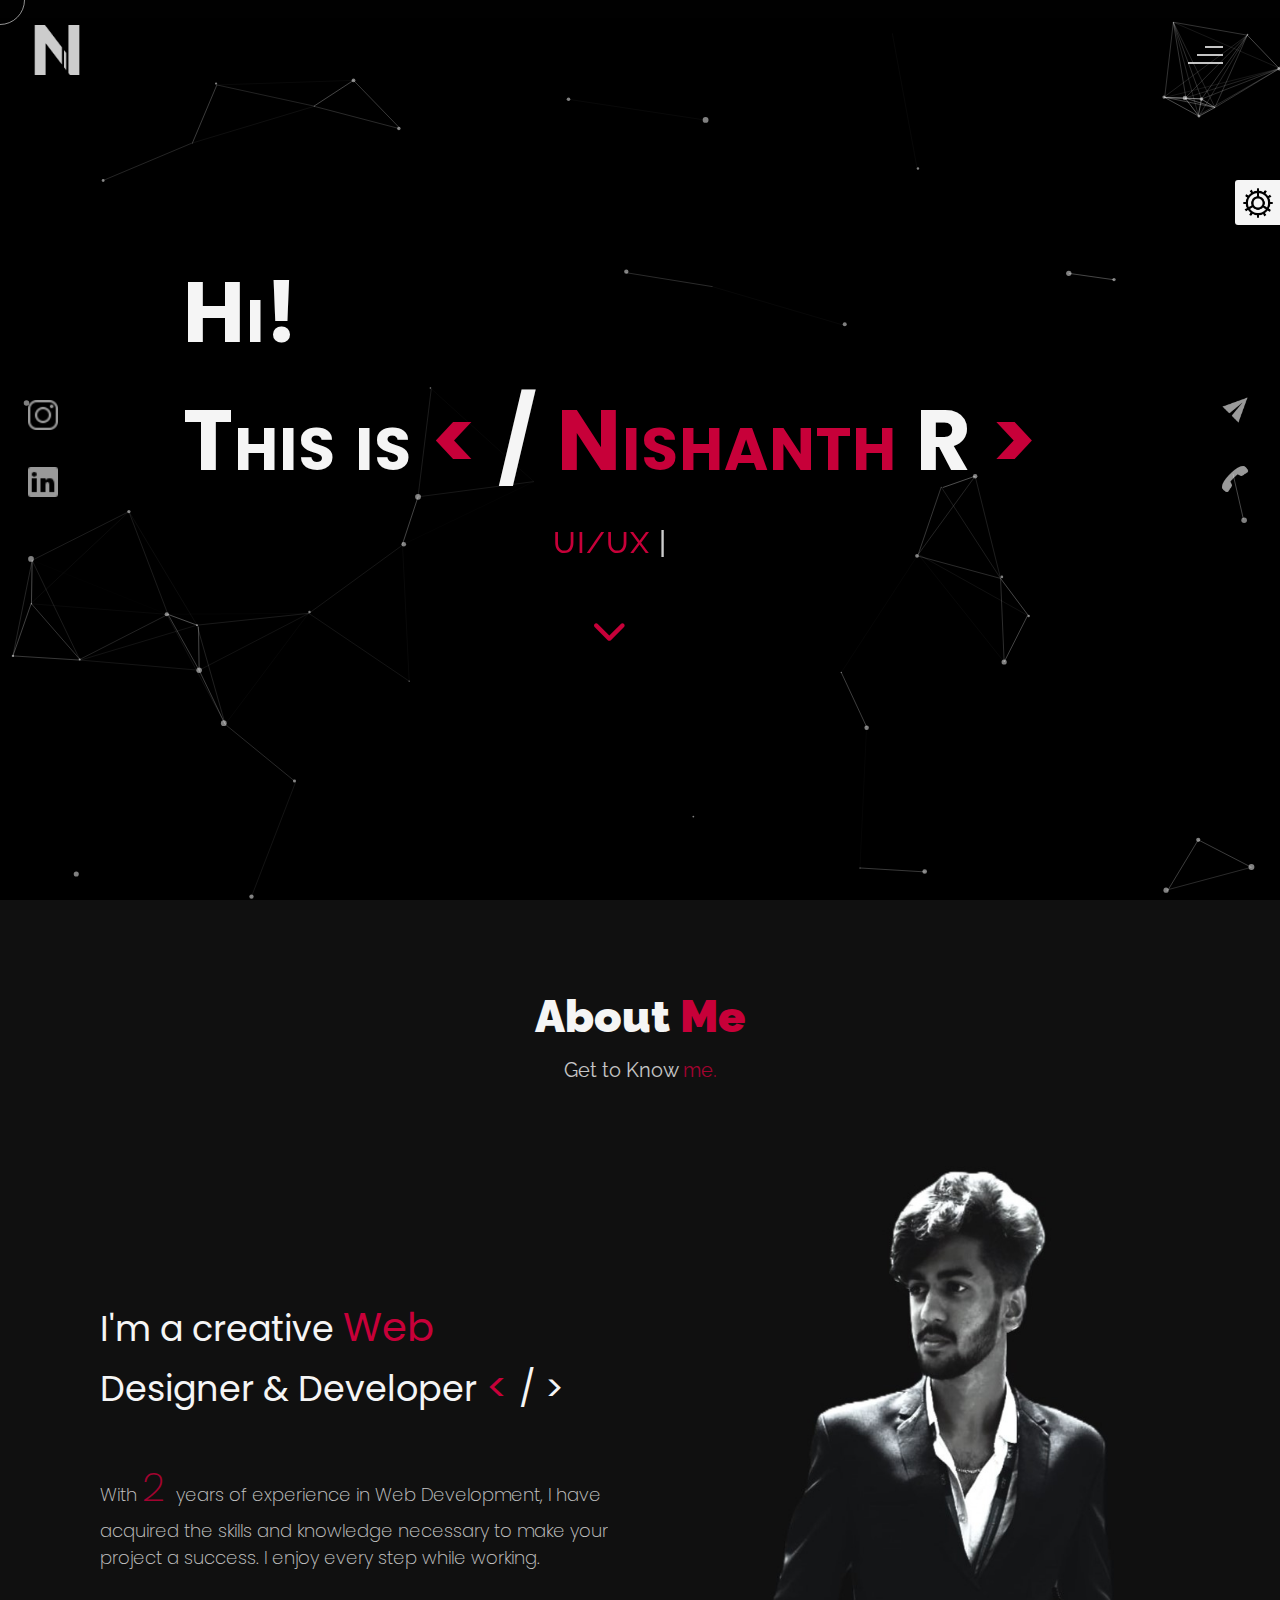
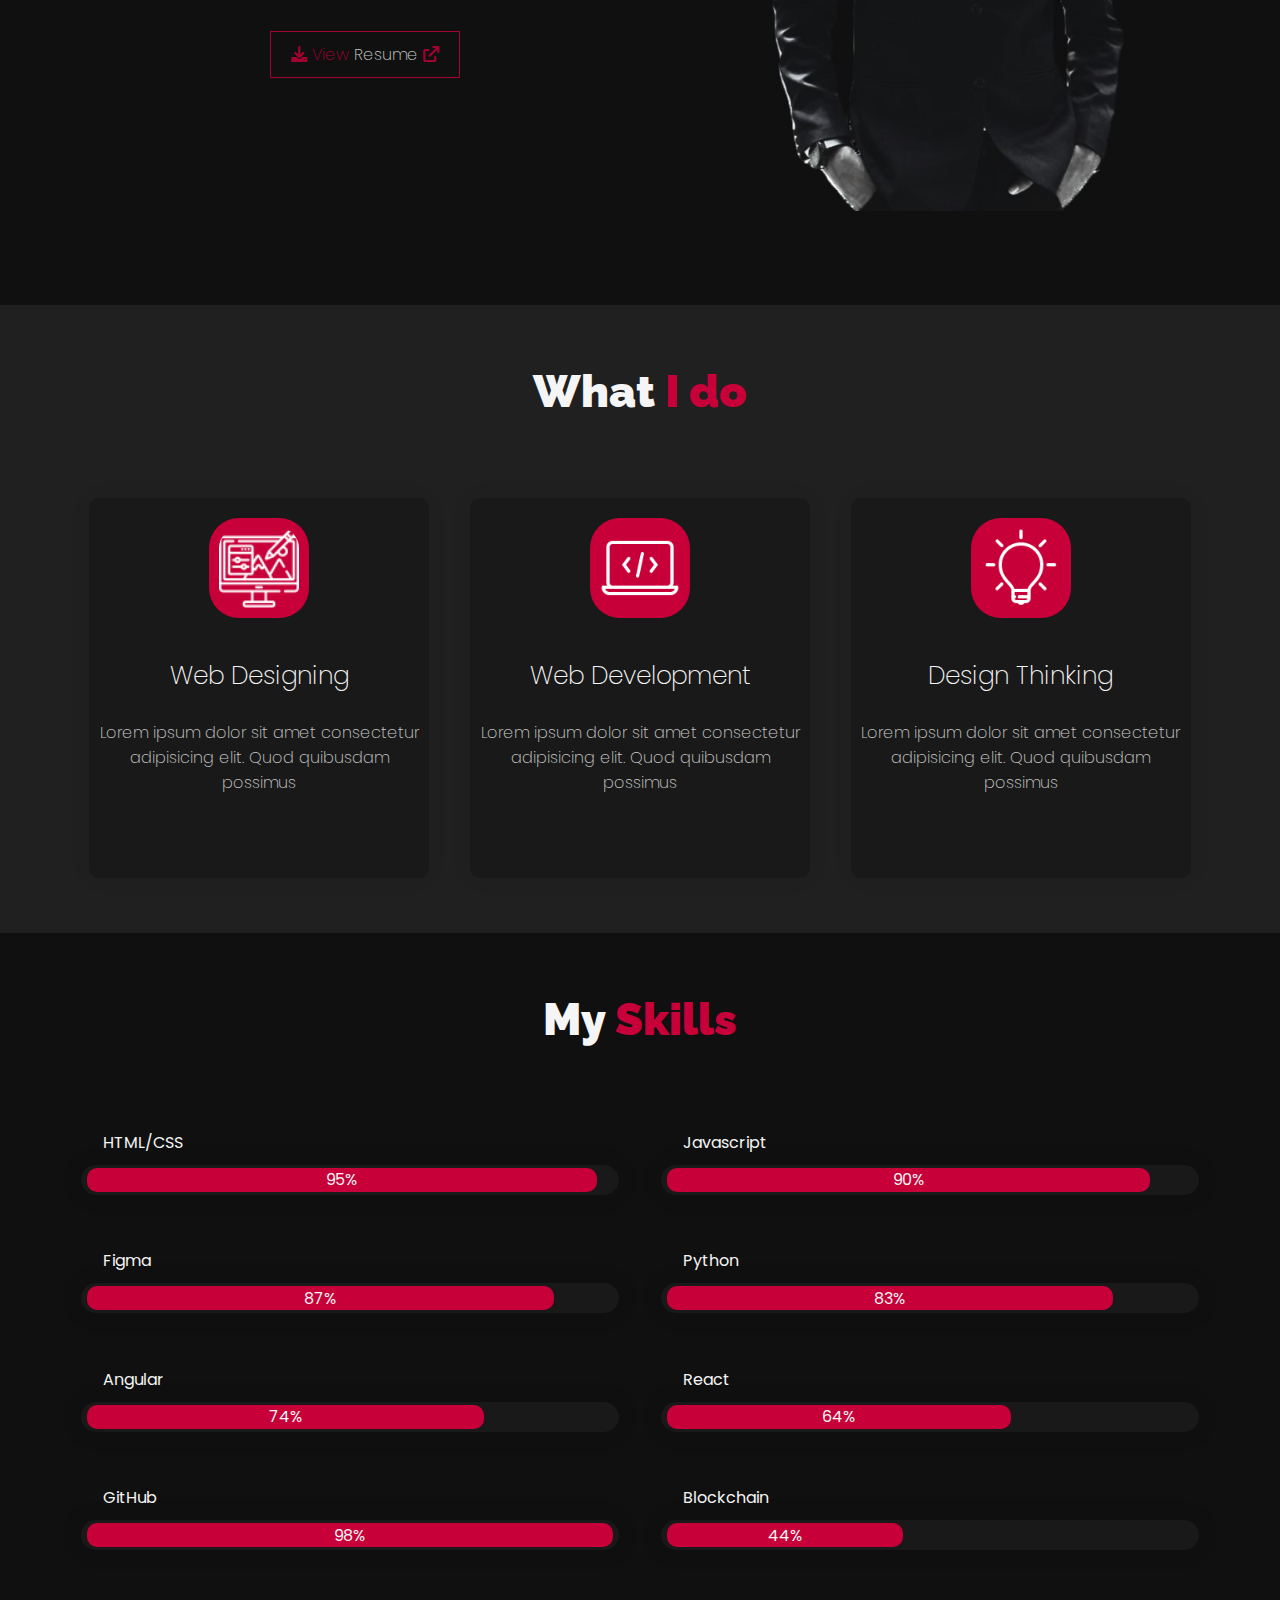
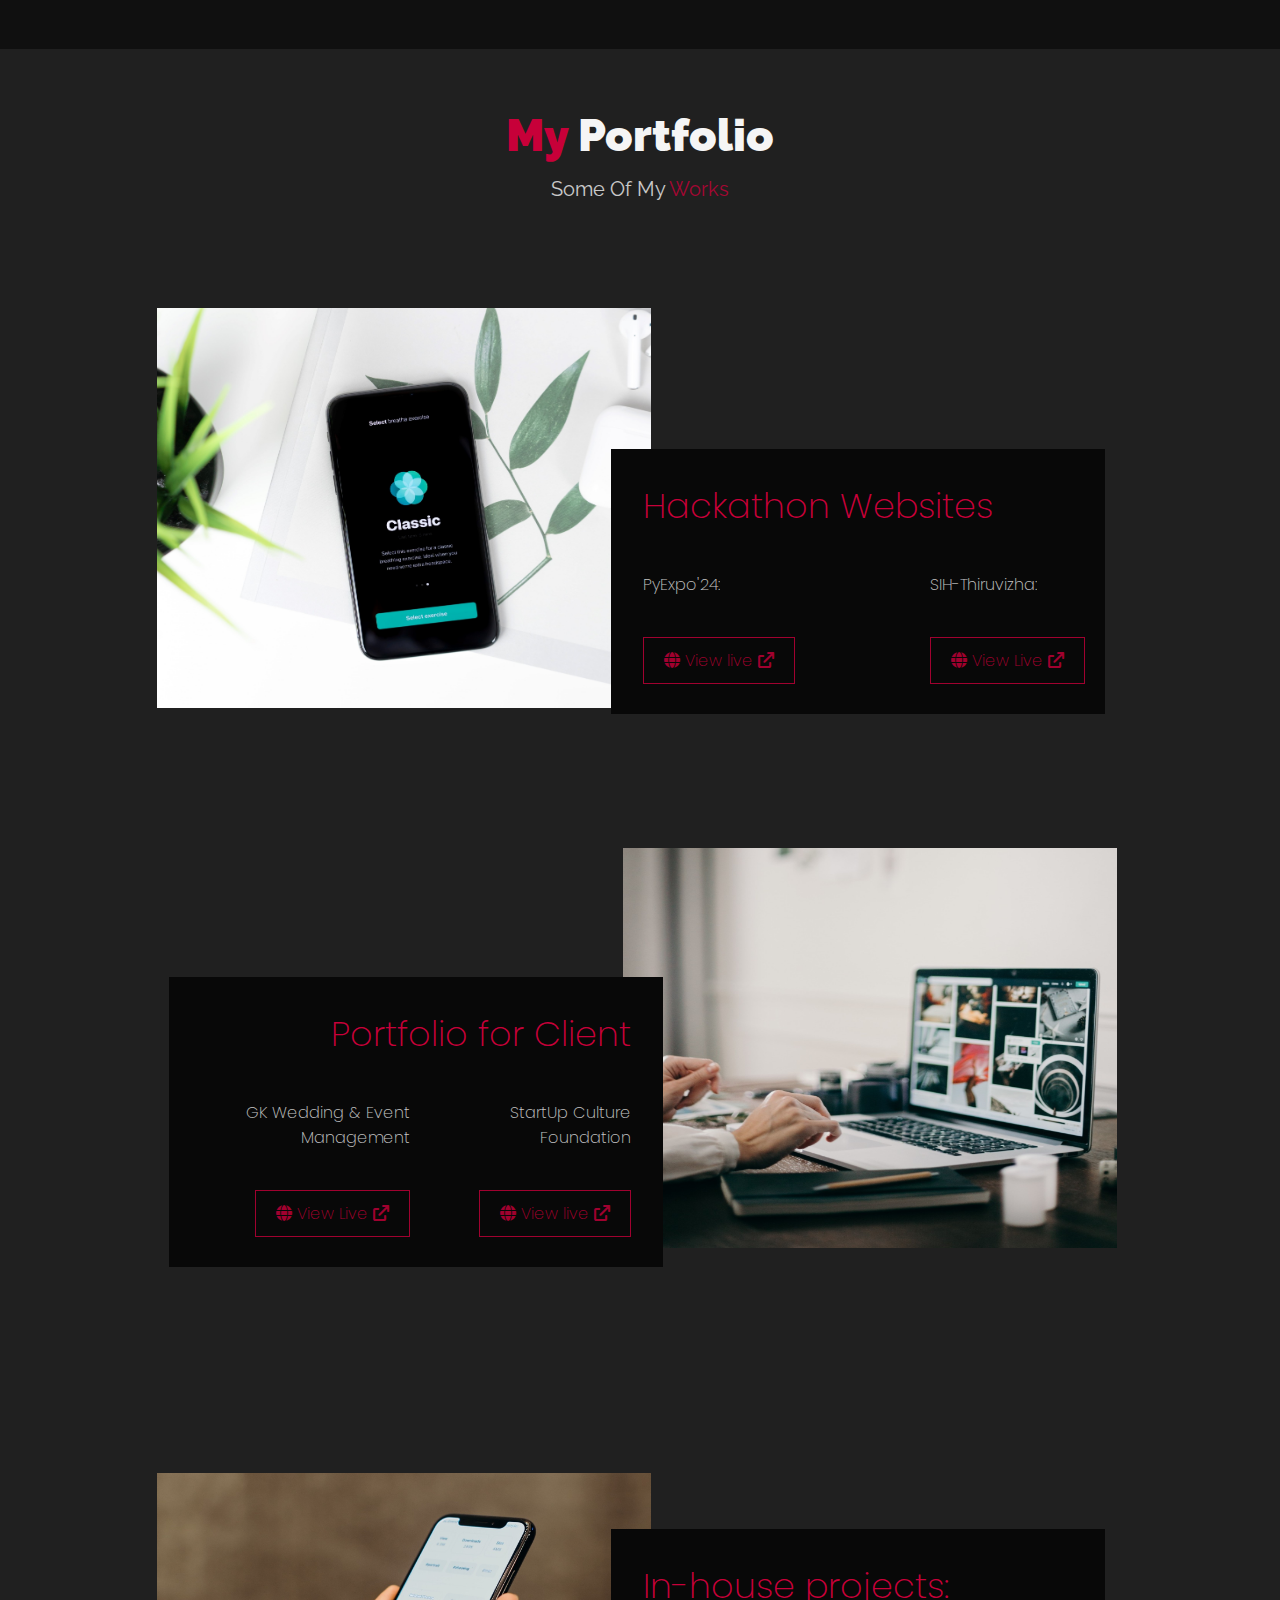
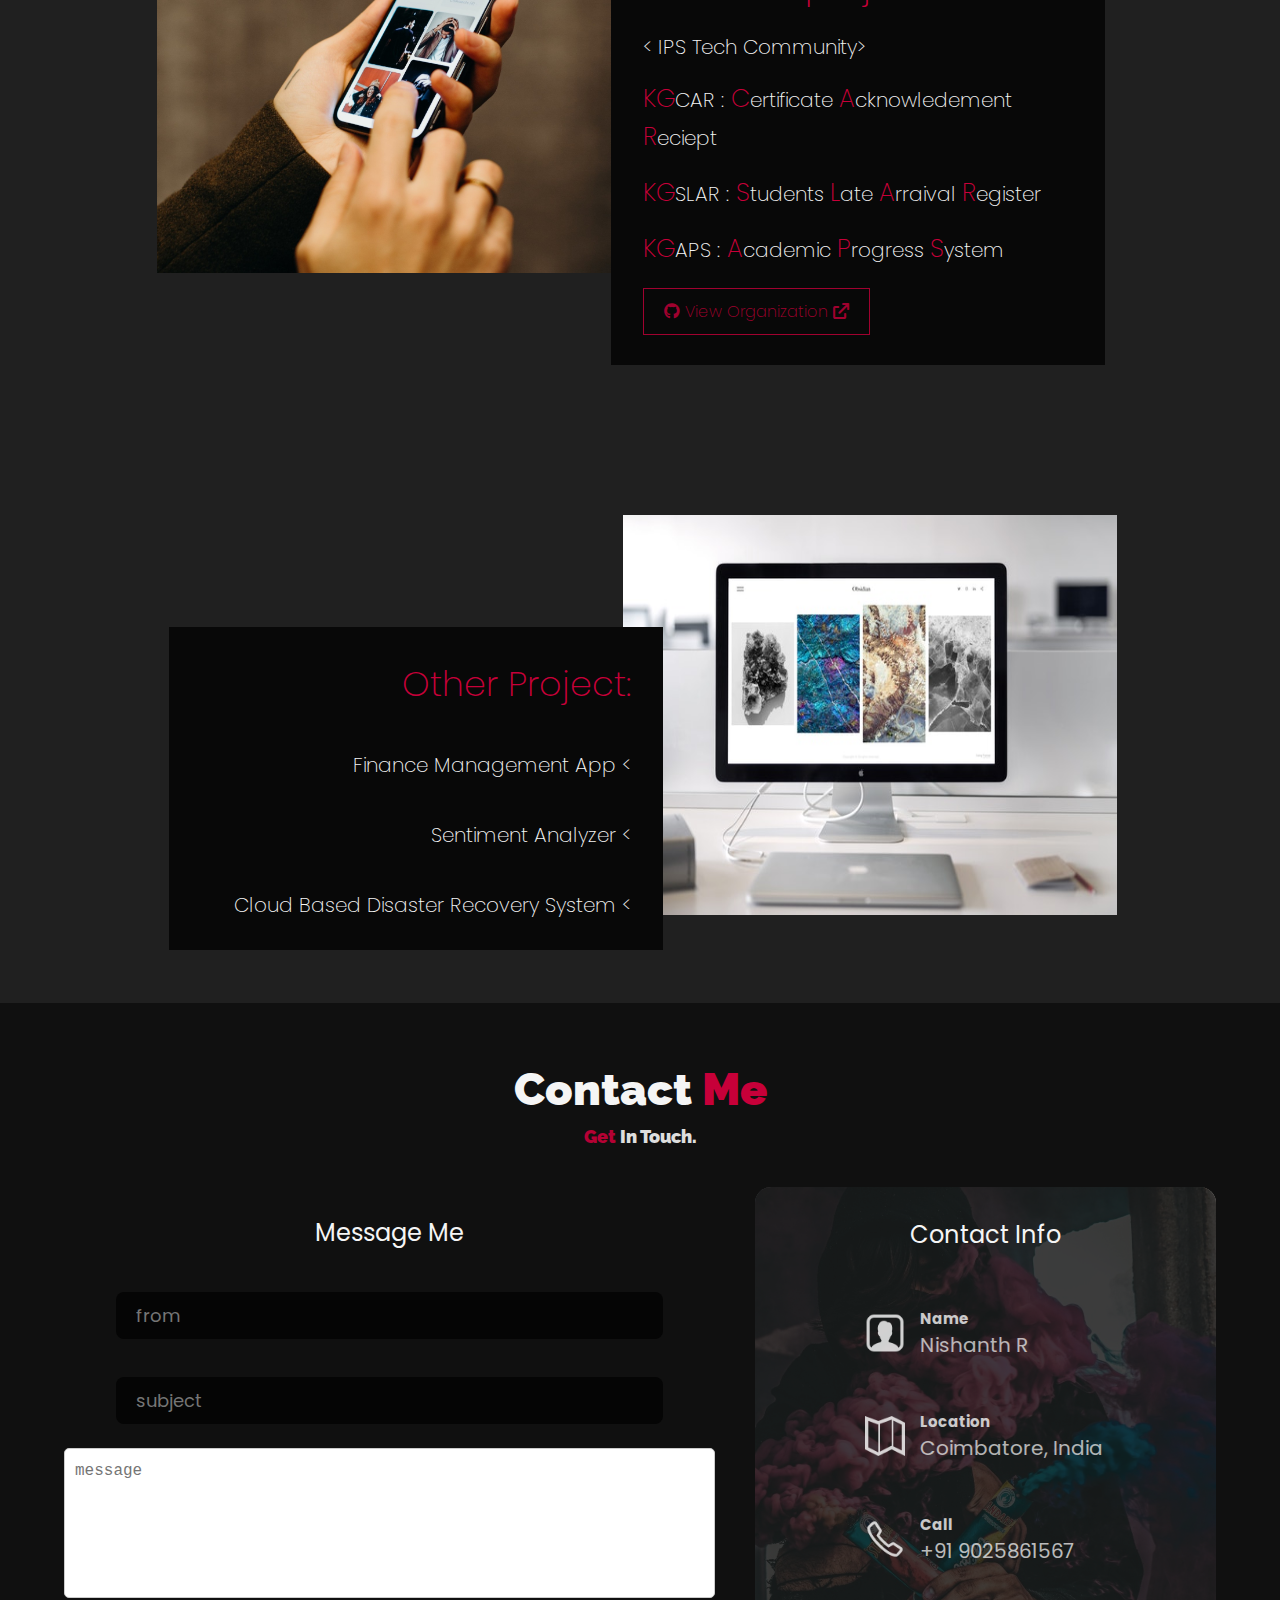
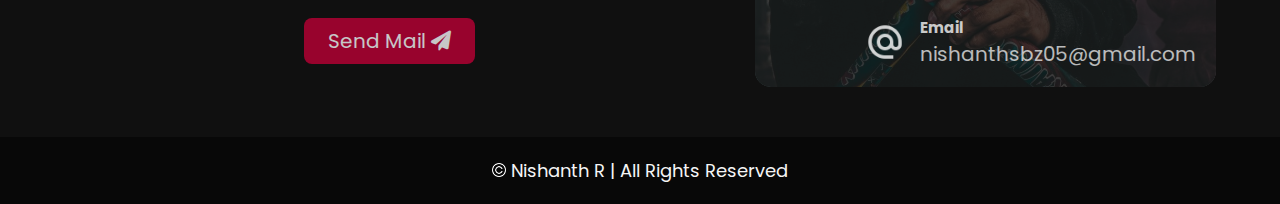
==== themes/index.html @ b2b19654 "aaded skills in nav" ====
<!DOCTYPE html>
<html lang="en">

<head>
    <meta charset="UTF-8">
    <meta name="viewport" content="width=device-width, initial-scale=1.0">
    <meta name="description" content="Willy Wonkas - Personal Portfolio Website Template" />
    <meta name="keywords"
        content="blog, business card, creative, creative portfolio, cv theme, online resume, personal, portfolio, professional cv, responsive portfolio, resume, resume theme, vcard" />
    <meta name="author" content="willy wonka" />
    <title>NISHANTH | Portfolio</title>
    <!--favicon-img-->
    <link rel="icon" type="image/png" href="images/favicon.png">
    <!--favicon-img-->
    <link rel="stylesheet" href="https://cdnjs.cloudflare.com/ajax/libs/font-awesome/6.0.0-beta3/css/all.min.css">

    <!--main css file should not be removed -->
    <link rel="stylesheet" href="css/index.css">
    <!--main css file-->
    <script src="https://cdnjs.cloudflare.com/ajax/libs/gsap/3.2.6/gsap.min.js"></script>
    <link rel="stylesheet" href="https://cdnjs.cloudflare.com/ajax/libs/font-awesome/6.0.0-beta3/css/all.min.css">

</head>

<body>
    <!--contains all the div-->
    <div id="all">
        <!--mouse  follower-->
        <div class="cursor"></div>
        <!--mouse  follower-->
        <!--loader-->
        <div id="loader">
            <span class="color">LOADING </span> ...
        </div>
        <!--loader-end-->
        <!--link-screen-->
        <div id="breaker">
        </div>
        <div id="breaker-two">
        </div>
        <!--link-screen-->
        <!--Main-Section-->
        <!--Navigator-fullscreen-->
        <div id="navigation-content">
            <div class="logo">
                <img src="images/letter-n.png" alt="logo">
            </div>
            <div class="navigation-close">
                <span class="close-first"></span>
                <span class="close-second"></span>
            </div>
            <div class="navigation-links">
                <a href="#header" data-text="HOME" id="home-link">HOME</a>
                <a href="#about" data-text="ABOUT" id="about-link">ABOUT</a>
                <a href="#skills" data-text="SKILLS" id="skill-link">SKILLS</a>
                <a href="#portfolio" data-text="PORTFOLIO" id="portfolio-link">PORTFOLIO</a>
                <!-- <a href="#blog" data-text="BLOG" id="blog-link">BLOG</a> -->
                <a href="#contact" data-text="CONTACT" id="contact-link">CONTACT</a>
            </div>
        </div>
        <!--Navigator-Fullscreen END-->
        <!--Home Page-->
        <!--Menubar-->
        <div id="navigation-bar">
            <img src="images/letter-n.png" alt="logo">
            <div class="menubar">
                <span class="first-span"></span>
                <span class="second-span"></span>
                <span class="third-span"></span>
            </div>
        </div>
        <!--Menubar End-->
        <!--Header-->

        <div id="header">
            <div id="particles"></div>

            <!--Social Media Links-->
            <div class="social-media-links color">
                <a href="https://www.instagram.com/nishanth_s.b.z_/"><img src="images/instagram logo.png"
                        class="social-media"
                        alt="instagram-logo"></a><!--Your instagram homepage link inser in place of "#"-->

                <a href="https://www.linkedin.com/in/nishanth-r-86388a259/"><img src="images/linkedin logo.png"
                        class="social-media" alt="linkedin-logo"></a>
                <!-- <a href="#"><img src="images/facebook logo.png" class="social-media" alt="facebook-logo"></a>
                <a href="#"><img src="images/twitter logo.png" class="social-media" alt="twitter-logo"></a> -->

            </div>
            <!--Social Media Links end-->
            <div class="header-content">
                <div class="header-content-box">
                    <div class="firstline" style="text-align: left;">
                        Hi!
                    </div>
                    <div class="firstline">
                        This is<span class="color">
                            < </span> / <span class="color">Nishanth </span>R <span class="color"> > </span>
                    </div>
                    <div class="secondline">
                        <span class="txt-rotate color" data-period="1200"
                            data-rotate='[ "UI/UX Designer...", "Web Developer...", " Coding Enthusiast..." ]'></span>
                        <span class="slash">|</span>
                    </div>
                    <div class="down-arrow">
                        <a href="#about" class="color">
                            <i class="fas fa-chevron-down"></i>
                        </a>
                    </div>
                    <div class="contact">
                        <a href="https://mail.google.com/mail/?view=cm&fs=1&to=nishanthsbz05@gmail.com"
                            target="_blank"><img src="images/mail.png" alt="email-pic"
                                class="contactpic"></a><!--Your email Id write in place of "#"-->
                        <a href="Tel:+91 9025861567"><img src="images/call.png" alt="phone-pic"
                                class="contactpic"></a><!--Your telephone number Id write in place of "#"-->
                    </div>
                </div>
            </div>
            <!--header image-->
            <div class="header-image">
                <!-- <img src="images/homebg1.jpg" alt="logo"> -->
            </div>

            <!--header image end-->
        </div>
        <!--Header End-->
        <!--HomePage End-->
        <!--Main-Section End-->
        <!--about-->
        <section id="about">
            <div class="color-changer">
                <div class="color-panel">
                    <img src="images/gear.png" alt="">
                </div>
                <div class="color-selector">
                    <div class="heading">Custom Colors</div>
                    <div class="colors">
                        <ul>
                            <li>
                                <a href="#0" class="color-red " title="color-red"></a>
                            </li>
                            <li>
                                <a href="#0" class="color-purple" title="color-purple"></a>
                            </li>
                            <li>
                                <a href="#0" class="color-malt" title="color-malt"></a>
                            </li>
                            <li>
                                <a href="#0" class="color-green" title="color-green"></a>
                            </li>
                            <li>
                                <a href="#0" class="color-blue" title="color-blue"></a>
                            </li>
                            <li>
                                <a href="#0" class="color-orange" title="color-orange"></a>
                            </li>
                        </ul>
                    </div>
                </div>
            </div>
            <!--about content-->
            <div id="about-content">
                <div class="about-header">
                    About <span class="color">Me</span>
                    <span class="header-caption">Get to Know <span class="color"> me.</span></span>
                </div>
                <div class="about-main">
                    <div class="about-first-paragraph wow">
                        <!--about description-->
                        <span class="about-first-line">
                            I'm a creative
                            <span class="color">Web  <br></span>Designer & Developer <span class="color"> < </span> / >
                            </span>
                            <br>
                            <span class="about-second-line"> With <span class="color">2 </span>years of experience in
                                Web Development, I
                                have acquired the skills and knowledge necessary to make your project a success. I enjoy
                                every step while working.</span>

                            <div class="cv" style="display: flex;justify-content: center;">
                                <a href="assets\Nishanth R.pdf" target="_blank">
                                    <button>
                                        <span class="index">
                                            <i class="fas fa-download"></i> View <span class="colors">Resume</span>
                                            <i class="fas fa-arrow-up-right-from-square"></i>
                                        </span>
                                    </button>
                                </a>
                            </div>

                    </div>
                    <!--about picture-->
                    <div class="about-img">
                        <img src="images/homebg4.jpg" alt="Your Image">
                    </div>
                </div>

            </div>
            <!--services start-->
            <div id="services">

                <!--services header-->
                <div class="services-heading wow">
                    What <span class="color">I do</span>
                </div>
                <!--services header end-->
                <!--services content-->
                <div class="services-content">
                    <div class="service-one service wow">
                        <div class="service-img">
                            <img src="images/illustration1.png" alt="service-one">
                        </div>
                        <div class="service-description">
                            <h2>Web Designing</h2>
                            <p>Lorem ipsum dolor sit amet consectetur adipisicing elit. Quod quibusdam possimus</p>
                        </div>
                    </div>
                    <div class="service-two service wow">
                        <div class="service-img">
                            <img src="images/coding.png" alt="service-two">
                        </div>
                        <div class="service-description">
                            <h2>Web Development</h2>
                            <p>Lorem ipsum dolor sit amet consectetur adipisicing elit. Quod quibusdam possimus</p>
                        </div>
                    </div>
                    <div class="service-three service wow">
                        <div class="service-img">
                            <img src="images/bulb.png" alt="service-three">
                        </div>
                        <div class="service-description">
                            <h2>Design Thinking</h2>
                            <p>Lorem ipsum dolor sit amet consectetur adipisicing elit. Quod quibusdam possimus</p>
                        </div>
                    </div>
                </div>
            </div>
            <!--services content end-->
            <!--services end-->
            <div id="skills">
                <div class="skills-header">
                    My <span class="color"> Skills</span>
                </div>
                <div class="skills-content" style="text-align: center;">
                    <div class="skill-html skill">
                        <div class="skill-text">
                            <div class="html">
                                HTML/CSS
                            </div>
                        </div>
                        <div class="html-prog wow prog">
                            <div class="html-progress">95%</div>
                        </div>
                    </div>

                    <div class="skill-html skill">
                        <div class="skill-text">
                            <div class="html">
                                Javascript
                            </div>
                        </div>
                        <div class="html-prog wow prog">
                            <div class="js-progress">90%</div>
                        </div>
                    </div>

                    <div class="skill-html skill">
                        <div class="skill-text">
                            <div class="html">
                                Figma
                            </div>
                        </div>
                        <div class="html-prog wow prog">
                            <div class="figma-progress">87%</div>
                        </div>
                    </div>

                    <div class="skill-html skill">
                        <div class="skill-text">
                            <div class="html">
                                Python
                            </div>
                        </div>
                        <div class="html-prog wow prog">
                            <div class="python-progress">83%</div>
                        </div>
                    </div>

                    <div class="skill-html skill">
                        <div class="skill-text">
                            <div class="html">
                                Angular
                            </div>
                        </div>
                        <div class="html-prog wow prog">
                            <div class="angular-progress">74%</div>
                        </div>
                    </div>

                    <div class="skill-html skill">
                        <div class="skill-text">
                            <div class="html">
                                React
                            </div>
                        </div>
                        <div class="html-prog wow prog">
                            <div class="react-progress">64%</div>
                        </div>
                    </div>

                    <div class="skill-html skill">
                        <div class="skill-text">
                            <div class="html">
                                GitHub
                            </div>
                        </div>
                        <div class="html-prog wow prog">
                            <div class="github-progress">98%</div>
                        </div>
                    </div>

                    <div class="skill-html skill">
                        <div class="skill-text">
                            <div class="html">
                                Blockchain
                            </div>
                        </div>
                        <div class="html-prog wow prog">
                            <div class="blockchain-progress">44%</div>
                        </div>
                    </div>
                </div>
            </div>

        </section>
        <!--about end-->
        <!--portfolio-->
        <section id="portfolio">
            <div class="portfolio-header"> <span class="color"> My </span> Portfolio
                <span class="header-caption"> Some Of My <span class="color"> Works</span></span>
            </div>
            <div id="portfolio-content">
                <!-- First Portfolio Item (Image Left, Text Right) -->
                <div class="portfolio portfolio-left-image">
                    <div class="portfolio-image">
                        <img src="images/portfolio-first.jpg" alt="portfolio-first">
                    </div>
                    <div class="portfolio-text-right">
                        <h2 class="color">Hackathon Websites</h2>

                        <div class="buttons-container-left ">
                            <div class="first-button" style="margin-right:10px;">
                                <p>PyExpo'24:</p>
                                <div class="button">
                                    <a href="https://pyexpo.netlify.app" target="_blank">
                                        <button>
                                            <span class="index">
                                                <i class="fas fa-globe"></i> View live
                                                <i class="fas fa-arrow-up-right-from-square"></i>
                                            </span>
                                        </button>
                                    </a>
                                </div>
                            </div>
                            <div class="second-button">
                                <p>SIH-Thiruvizha:</p>

                                <div class="button">
                                    <a href="https://sih-thiruvizha.netlify.app" target="_blank">
                                        <button>
                                            <span class="index">
                                                <i class="fas fa-globe"></i> View Live
                                                <i class="fas fa-arrow-up-right-from-square"></i>
                                            </span>
                                        </button>
                                    </a>
                                </div>
                            </div>

                        </div>
                    </div>
                </div>

                <!-- Second Portfolio Item (Image Right, Text Left) -->
                <div class="portfolio portfolio-right-image">
                    <div class="portfolio-text-left" style="text-align: right;">
                        <h2 class="color">Portfolio for Client</h2>
                        <div class="buttons-container-right">
                            <div class="first-button" style="margin-right:10px;">
                                <p>GK Wedding & Event Management</p>

                                <div class="button">
                                    <a href="https://gkevents.netlify.app/" target="_blank">
                                        <button>
                                            <span class="index">
                                                <i class="fas fa-globe"></i> View Live
                                                <i class="fas fa-arrow-up-right-from-square"></i>
                                            </span>
                                        </button>
                                    </a>
                                </div>
                            </div>
                            <div class="second-button">
                                <p>StartUp Culture Foundation</p>
                                <div class="button">
                                    <a href="https://startupculturefoundation.in/" target="_blank">
                                        <button>
                                            <span class="index">
                                                <i class="fas fa-globe"></i> View live
                                                <i class="fas fa-arrow-up-right-from-square"></i>
                                            </span>
                                        </button>
                                    </a>
                                </div>
                            </div>
                        </div>
                    </div>
                    <div class="portfolio-image">
                        <img src="images/portfolio-second.jpg" alt="portfolio-second">
                    </div>
                </div>

                <!-- Third Portfolio Item (Image Left, Text Right) -->
                <div class="portfolio portfolio-left-image">
                    <div class="portfolio-image">
                        <img src="images/portfolio-third.jpg" alt="portfolio-third">
                    </div>
                    <div class="portfolio-text-right">
                        <h2 class="color">In-house projects:</h2>
                        <h4 class="subtext">
                            < IPS Tech Community>
                        </h4><br>
                        <h4 class="subtext"><span class="highlight-text color">KG</span>CAR : <span
                                class="highlight-text color">C</span>ertificate <span
                                class="highlight-text color">A</span>cknowledement <span
                                class="highlight-text color">R</span>eciept</h4><br>
                        <h4 class="subtext"><span class="highlight-text color">KG</span>SLAR : <span
                                class="highlight-text color">S</span>tudents <span
                                class="highlight-text color">L</span>ate <span
                                class="highlight-text color">A</span>rraival <span
                                class="highlight-text color">R</span>egister</h4><br>
                        <h4 class="subtext"><span class="highlight-text color">KG</span>APS : <span
                                class="highlight-text color">A</span>cademic <span
                                class="highlight-text color">P</span>rogress <span
                                class="highlight-text color">S</span>ystem</h4>
                        <div class="buttons-container-left1">
                            <div class="first-button" style="margin-right:10px;">
                                <div class="button">
                                    <a href="https://github.com/Kite-IPS" target="_blank">
                                        <button>
                                            <span class="index">
                                                <i class="fab fa-github"></i> View Organization
                                                <i class="fas fa-arrow-up-right-from-square"></i>
                                            </span>
                                        </button>
                                    </a>
                                </div>
                            </div>
                            <!-- <div class="second-button">
                                <div class="button">
                                    <a href="https://sih-thiruvizha.netlify.app" target="_blank">
                                        <button>
                                            <span class="index">
                                                View Live
                                                <i class="fas fa-arrow-up-right-from-square"></i>
                                            </span>
                                        </button>
                                    </a>
                                </div>
                            </div> -->

                        </div>
                    </div>
                </div>
            </div>

            <!-- Fourth Portfolio Item (Image Right, Text Left) -->
            <div class="portfolio portfolio-right-image">
                <div class="portfolio-text-left" style="text-align: right;">
                    <h2 class="color">Other Project:</h2>
                    <h4 class="subtext">Finance Management App < </h4>
                            <h4 class="subtext">Sentiment Analyzer < </h4>
                                    <h4 class="subtext">Cloud Based Disaster Recovery System < </h4>
                </div>
                <div class="portfolio-image">
                    <img src="images/portfolio-fourth.jpg" alt="portfolio-fourth">
                </div>
            </div>
    </div>

    </section>
    <!--portfolio end-->
    <!--blog-->
    <!-- <section id="blog">
        <div class="blog-header"> Blogs</span>
            <span class="header-caption"> My Latest <span class="color"> blog posts.</span></span>
        </div>
        <div class="blog-content">
            <div class="blogs">
                <a href="#">
                    <div class="img">
                        <img src="images/post-one.jpg" alt="blog-one">
                        <div class="blog-date">8 May,20</div>
                    </div>
                    <div class="blog-text">
                        <h3>Harleys In Hawaai</h3>
                        <p>Lorem ipsum dolor sit amet consectetur adipisicing elit. Possimus alias dolore recusandae
                            illum, corrupti quo
                            veniam saepe aliquid! Quis voluptates ratione consequuntur vel, perferendis cum
                            provident? Magnam fugiat voluptas
                            libero.</p>
                    </div>
                </a>
            </div>
            <div class="blogs">
                <a href="#">
                    <div class="img">
                        <img src="images/post-two.jpg" alt="blog-two">
                        <div class="blog-date">16 Jan,20</div>
                    </div>
                    <div class="blog-text">
                        <h3>Key To Be Productive</h3>
                        <p>Lorem ipsum dolor, sit amet consectetur adipisicing elit. Incidunt maiores,
                            recusandae cupiditate ducimus a non tempora, architecto obcaecati eaque ipsum assumenda
                            harum dolorum iusto tenetur
                            eius eligendi dolor magnam sit!</p>
                    </div>
                </a>
            </div>
            <div class="blogs">
                <a href="#">
                    <div class="img">
                        <img src="images/post-three.jpg" alt="blog-three">
                        <div class="blog-date">30 Nov,19</div>
                    </div>
                    <div class="blog-text">
                        <h3>Caffeine Addict</h3>
                        <p>Lorem ipsum, dolor sit amet consectetur adipisicing elit. Nemo nostrum impedit
                            ipsam perspiciatis ratione sapiente quasi optio reprehenderit, labore consequuntur
                            suscipit cum quas.
                            Officiis dolorem asperiores, ut necessitatibus quas doloremque?</p>
                    </div>
                </a>
            </div>
            <div class="blogs">
                <a href="#">
                    <div class="img">
                        <img src="images/post-four.jpg" alt="blog-four">
                        <div class="blog-date">6 Jul,19</div>
                    </div>
                    <div class="blog-text">
                        <h3>Web Development</h3>
                        <p>Lorem ipsum dolor sit amet consectetur adipisicing elit. Dolorem, veniam ratione quam
                            vitae,
                            quibusdam explicabo rem debitis velit ipsa repellat, impedit nulla fuga? Amet corporis
                            praesentium quae.
                            Sed, quibusdam necessitatibus.</p>
                    </div>
                </a>
            </div>
            <div class="blogs">
                <a href="#">
                    <div class="img">
                        <img src="images/post-five.jpg" alt="blog-five">
                        <div class="blog-date">1 Jun,19</div>
                    </div>
                    <div class="blog-text">
                        <h3>Work From Home</h3>
                        <p>Lorem ipsum dolor sit amet consectetur adipisicing elit. Fuga sunt eum necessitatibus rem
                            dignissimos nulla mollitia cumque, provident officiis non vitae? Animi aut doloremque
                            illum, soluta hic minus
                            sint explicabo..</p>
                    </div>
                </a>
            </div>
            <div class="blogs">
                <a href="#">
                    <div class="img">
                        <img src="images/post-six.jpg" alt="blog-six">
                        <div class="blog-date">28 Feb,19</div>
                    </div>
                    <div class="blog-text">
                        <h3>Business Trip</h3>
                        <p>Lorem ipsum dolor sit amet consectetur adipisicing elit. Explicabo tempora dolorum fuga
                            ratione, unde,
                            ex quaerat iste numquam nemo nihil nobis rem sint quia recusandae dignissimos quos ut
                            rerum nam.</p>
                    </div>
                </a>
            </div>
        </div>

    </section> -->
    <!--blog end-->
    <!--contact-->
    <section id="contact">

        <div class="contact-header">Contact <span class="color"> Me</span>
            <div class="contact-header-caption"> <span class="color"> Get</span> In Touch.</div>
        </div>
        <div class="contact-content">
            <!--Contact form-->
            <div class="contact-form">
                <div class="form-header">
                    Message Me
                </div>
                <form id="myForm" action="#">
                    <div class="input-line">
                        <input id="fromEmail" type="email" placeholder="from" class="input-name" required>
                    </div>
                    <input type="text" id="subject" placeholder="subject" class="input-subject">
                    <textarea id="body" class="input-textarea" placeholder="message"></textarea>
                    <button type="submit" id="submit" value="send" class="submit-btn">
                       Send Mail <i class="fas fa-paper-plane"></i> 
                    </button>
                </form>
            </div>
            
            <script>
                document.getElementById('myForm').addEventListener('submit', function (event) {
                    event.preventDefault(); // Prevent the form from submitting the traditional way

                    const fromEmail = document.getElementById('fromEmail').value;
                    if (!fromEmail) {
                        alert('Please enter your email address.'); // Show an alert if the email is missing
                        return;
                    }

                    const toEmail = 'nishanthsbz05@gmail.com'; // Your email address
                    const subject = document.getElementById('subject').value;
                    const body = document.getElementById('body').value;

                    // Create the mailto link
                    const mailtoLink = `https://mail.google.com/mail/?view=cm&fs=1&tf=1&to=${encodeURIComponent(toEmail)}&su=${encodeURIComponent(subject)}&body=${encodeURIComponent(body)}&bcc=${encodeURIComponent(fromEmail)}`;

                    // Open Gmail in a new tab
                    window.open(mailtoLink, '_blank');
                });




            </script>
            <!--Contact form-->
            <!--Contact information-->
            <div class="contact-info">
                <div class="contact-info-header">
                    Contact Info
                </div>
                <div class="contact-info-content">
                    <div class="contect-info-content-line">
                        <img src="./images/icon-name.png" class="icon" alt="name-icon">
                        <div class="contact-info-icon-text">
                            <h6>Name</h6>
                            <p>Nishanth R</p>
                        </div>
                    </div>
                    <div class="contect-info-content-line">
                        <img src="./images/icon-location.png" class="icon" alt="location-icon">
                        <div class="contact-info-icon-text">
                            <h6>Location</h6>
                            <p>Coimbatore, India</p>
                        </div>
                    </div>
                    <div class="contect-info-content-line">
                        <img src="./images/icon-phone.png" class="icon" alt="phone-icon">
                        <div class="contact-info-icon-text">
                            <h6>Call</h6>
                            <a href="tel:+919025861567" class="contact-link">
                                <p>+91 9025861567</p>
                            </a>
                        </div>
                    </div>

                    <div class="contect-info-content-line">
                        <img src="./images/icon-email.png" class="icon" alt="email-icon">
                        <div class="contact-info-icon-text">
                            <h6>Email</h6>
                            <a href="https://mail.google.com/mail/?view=cm&fs=1&to=nishanthsbz05@gmail.com"
                                target="_blank" class="contact-link">
                                <p>nishanthsbz05@gmail.com</p>
                            </a>

                        </div>
                    </div>
                </div>
                <!--Contact information end-->
            </div>
        </div>
        </s>
        <!--contact end-->
        </div>
        <!--all the divisions-->
        <!--footer-->
        <!--copyright-section You Can Remove After Downloading-->
        <footer class="footer">
            <div class="footer-text">
                <img src="./images/copyright.png" alt="copyright-img" class="images" height="14px"> Nishanth R | All
                Rights Reserved
            </div>
        </footer>
        <!--copyright-section-->



        <script src="js/jquery.min.js"></script>
        <script src="js/particles.js"></script>
        <script src="js/particles.min.js"></script>
        <script src="js/index.js"></script>
        <!--particles script-->
        <script>
            particlesJS("particles", { "particles": { "number": { "value": 40, "density": { "enable": true, "value_area": 800 } }, "color": { "value": "#ffffff" }, "shape": { "type": "circle", "stroke": { "width": 0, "color": "#000000" }, "polygon": { "nb_sides": 5 }, "image": { "src": "img/github.svg", "width": 100, "height": 100 } }, "opacity": { "value": 0.5, "random": false, "anim": { "enable": false, "speed": 1, "opacity_min": 0.1, "sync": false } }, "size": { "value": 3, "random": true, "anim": { "enable": false, "speed": 40, "size_min": 0.1, "sync": false } }, "line_linked": { "enable": true, "distance": 150, "color": "#ffffff", "opacity": 0.4, "width": 1 }, "move": { "enable": true, "speed": 6, "direction": "none", "random": false, "straight": false, "out_mode": "out", "bounce": false, "attract": { "enable": false, "rotateX": 600, "rotateY": 1200 } } }, "interactivity": { "detect_on": "canvas", "events": { "onhover": { "enable": true, "mode": "repulse" }, "onclick": { "enable": true, "mode": "push" }, "resize": true }, "modes": { "grab": { "distance": 400, "line_linked": { "opacity": 1 } }, "bubble": { "distance": 400, "size": 40, "duration": 2, "opacity": 8, "speed": 3 }, "repulse": { "distance": 200, "duration": 0.4 }, "push": { "particles_nb": 4 }, "remove": { "particles_nb": 2 } } }, "retina_detect": true });
        </script>

</body>

</html>
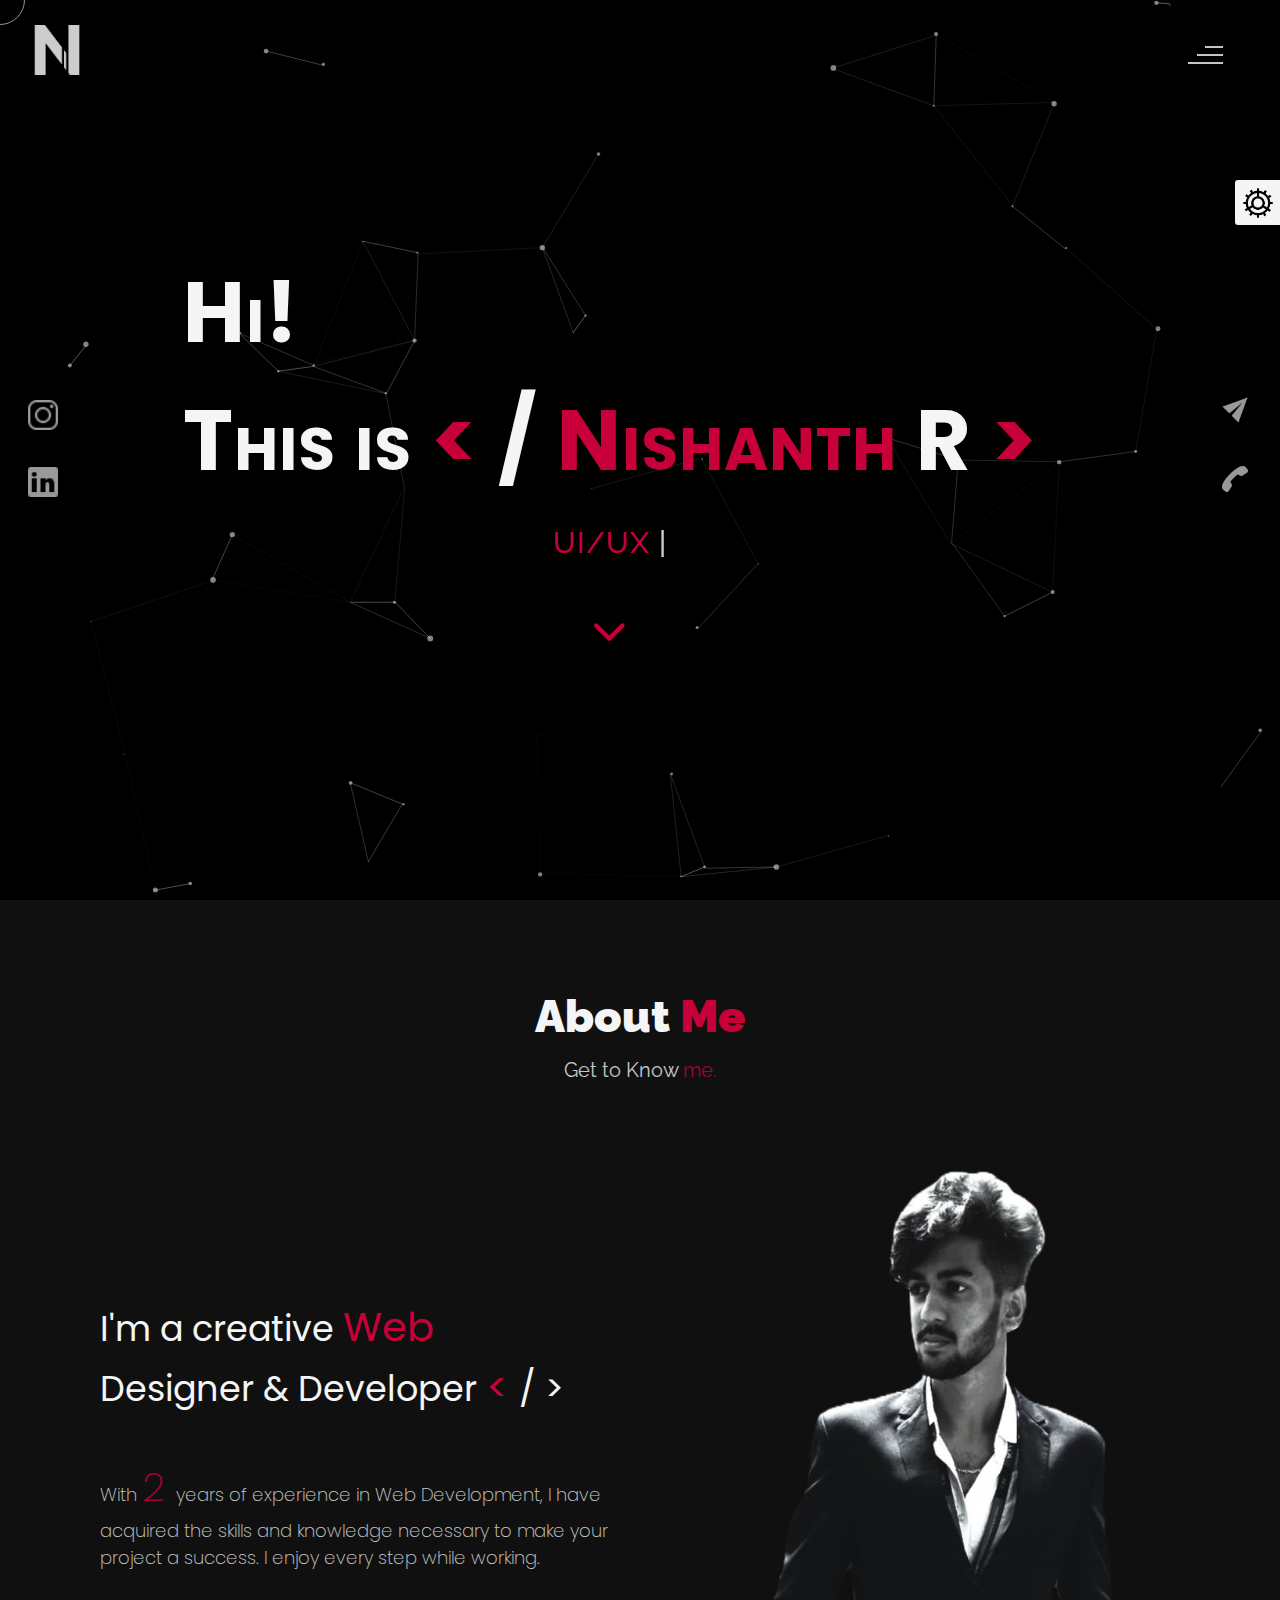
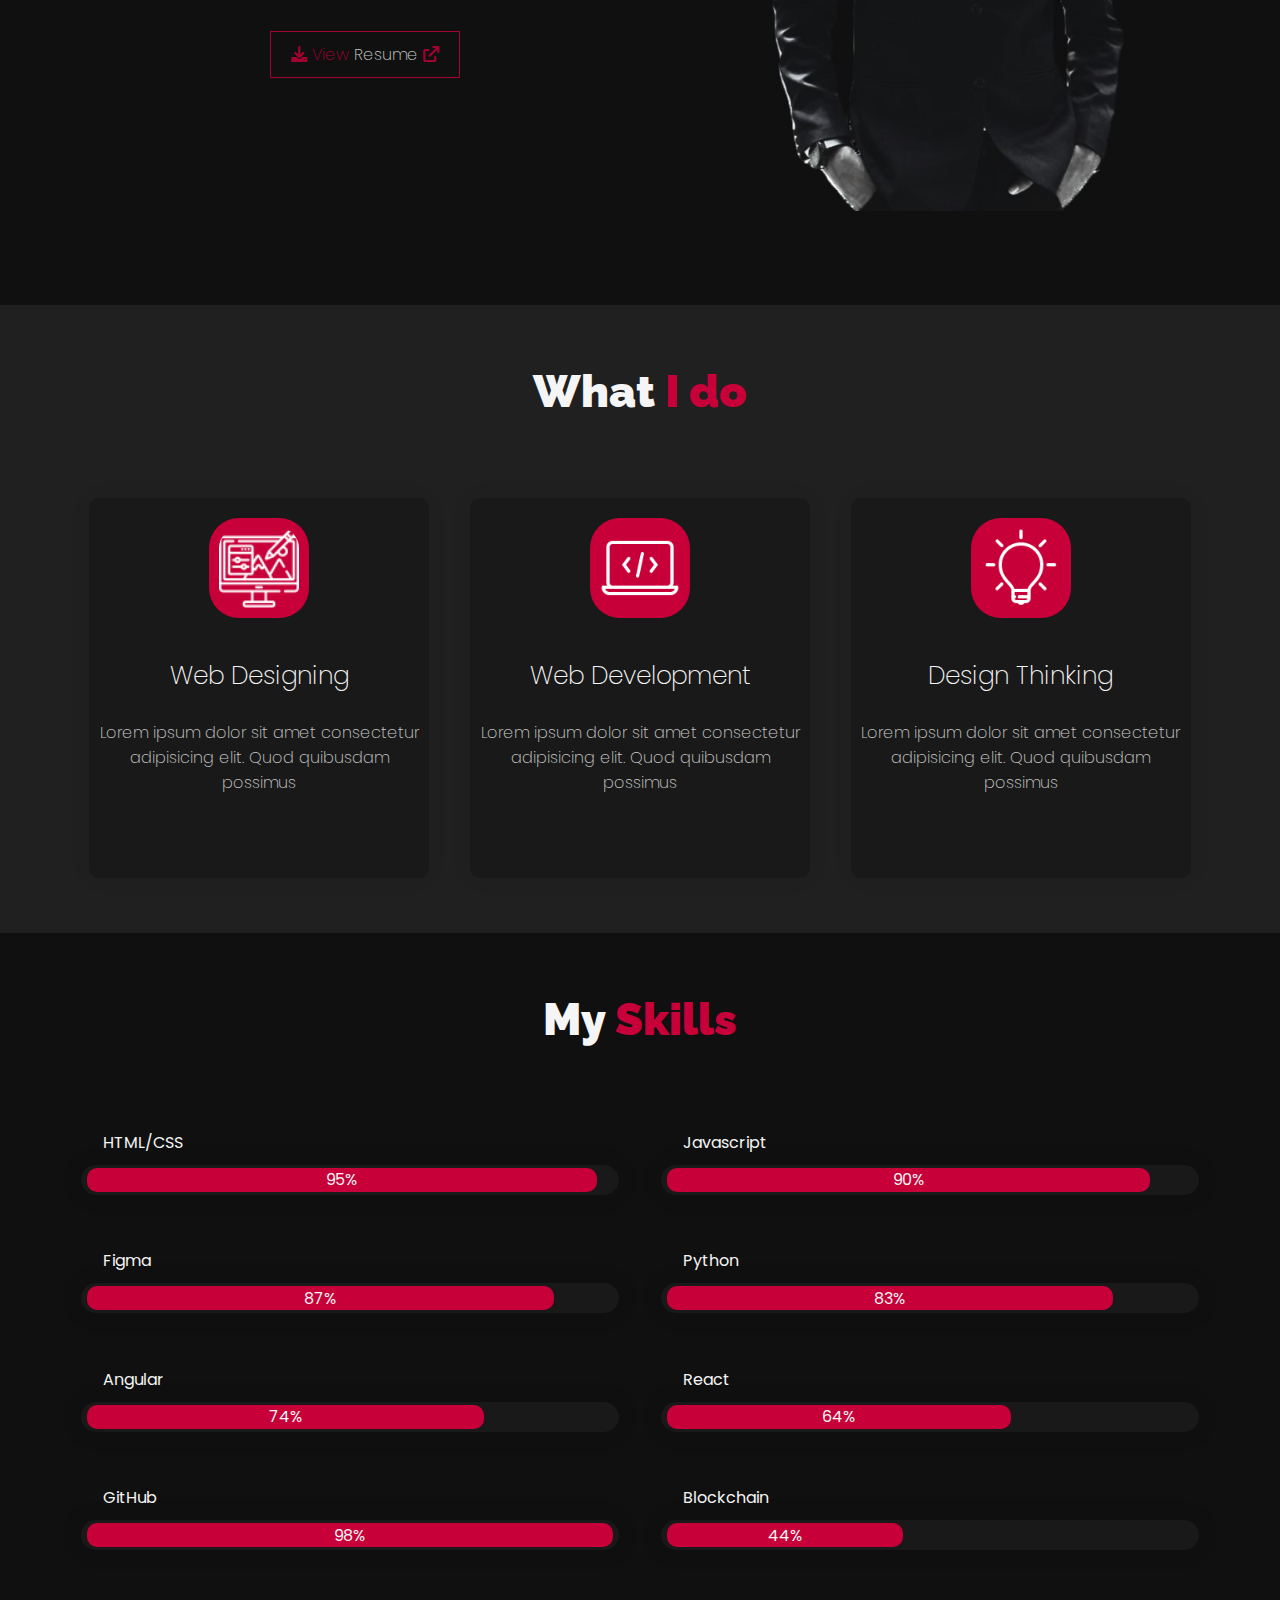
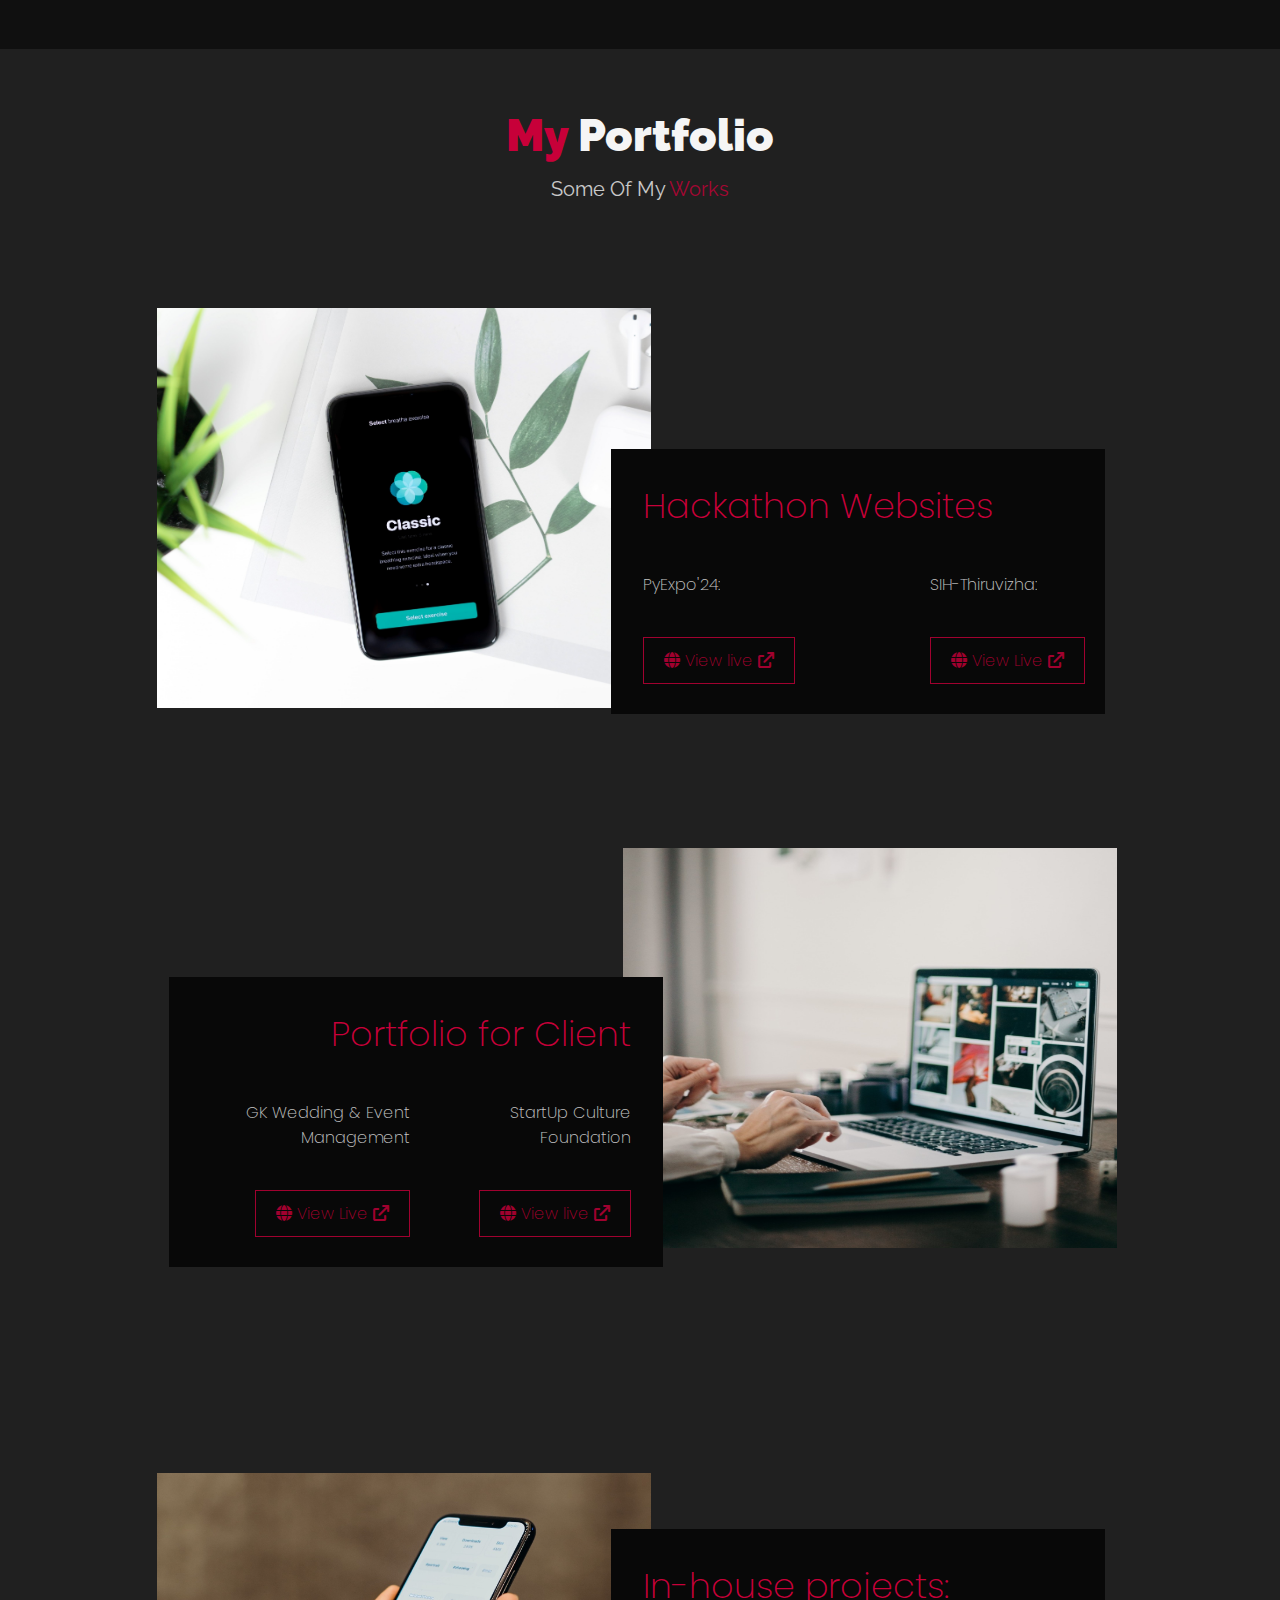
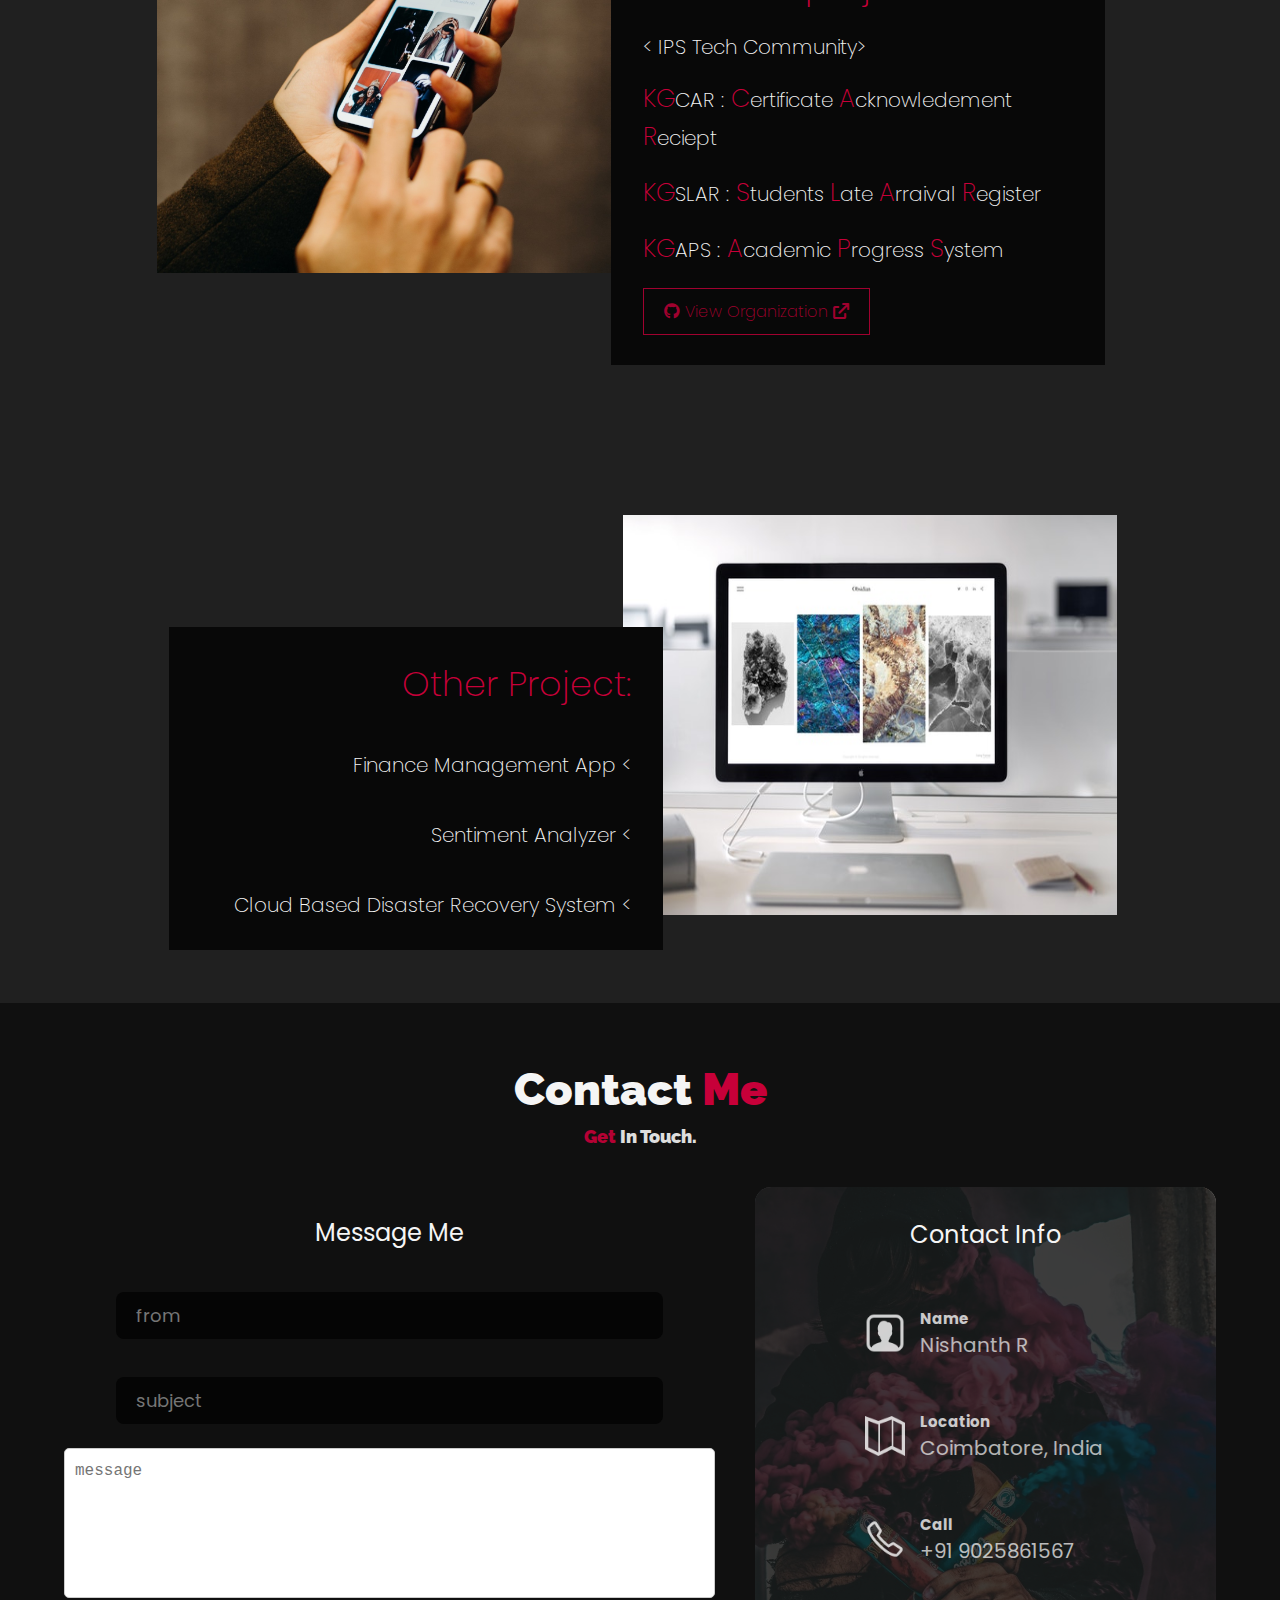
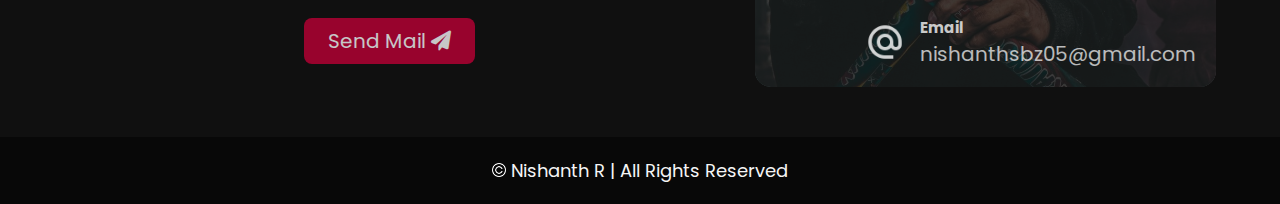
==== commit f8d1a080: "added meta data" ====
--- a/themes/index.html
+++ b/themes/index.html
@@ -4,13 +4,12 @@
 <head>
     <meta charset="UTF-8">
     <meta name="viewport" content="width=device-width, initial-scale=1.0">
-    <meta name="description" content="Willy Wonkas - Personal Portfolio Website Template" />
-    <meta name="keywords"
-        content="blog, business card, creative, creative portfolio, cv theme, online resume, personal, portfolio, professional cv, responsive portfolio, resume, resume theme, vcard" />
-    <meta name="author" content="willy wonka" />
+    <meta name="description" content="Nishanth - Personal Portfolio" />
+    <meta name="keywords" content="Nishanth, Portfolio, Web Developer, Web Designer, UI/UX Designer" />
+    <meta name="author" content="Nishanth" />
     <title>NISHANTH | Portfolio</title>
     <!--favicon-img-->
-    <link rel="icon" type="image/png" href="images/favicon.png">
+    <link rel="icon" type="image/png" href="images/letter-n.png">
     <!--favicon-img-->
     <link rel="stylesheet" href="https://cdnjs.cloudflare.com/ajax/libs/font-awesome/6.0.0-beta3/css/all.min.css">
 
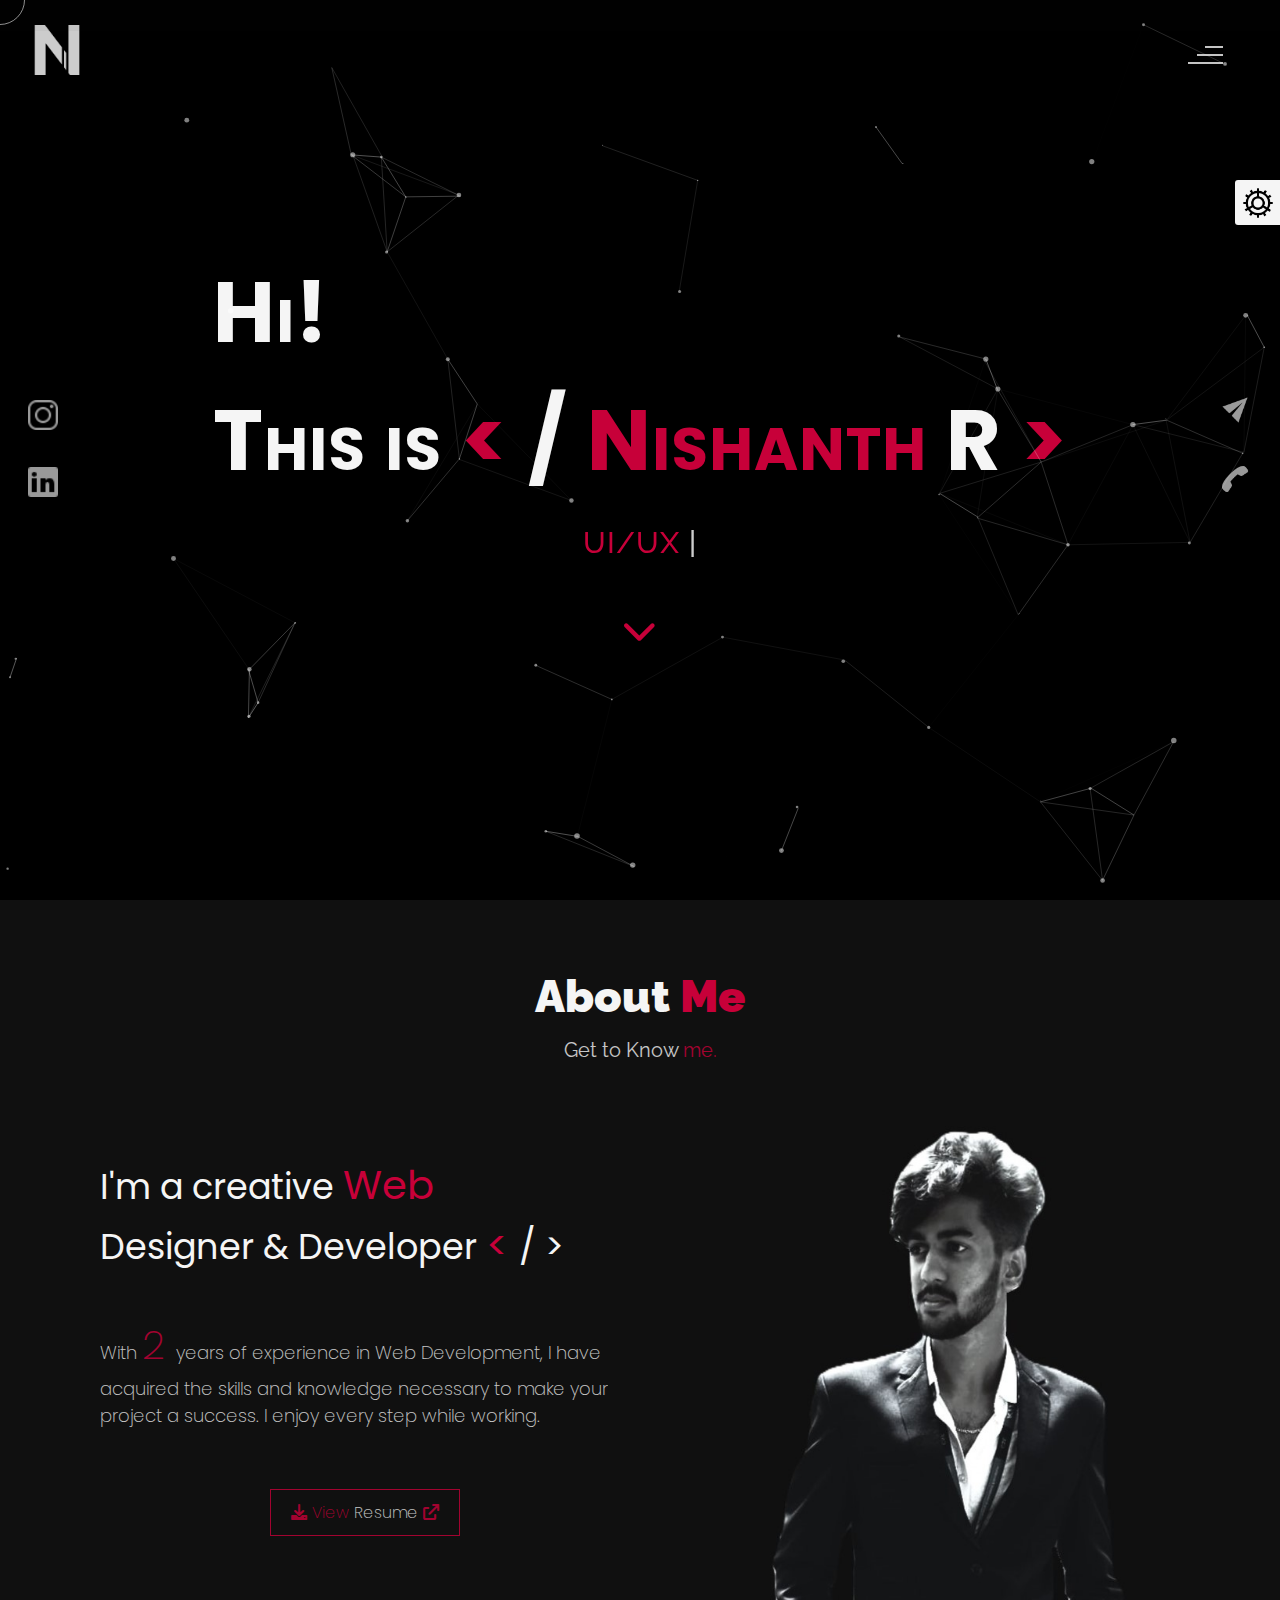
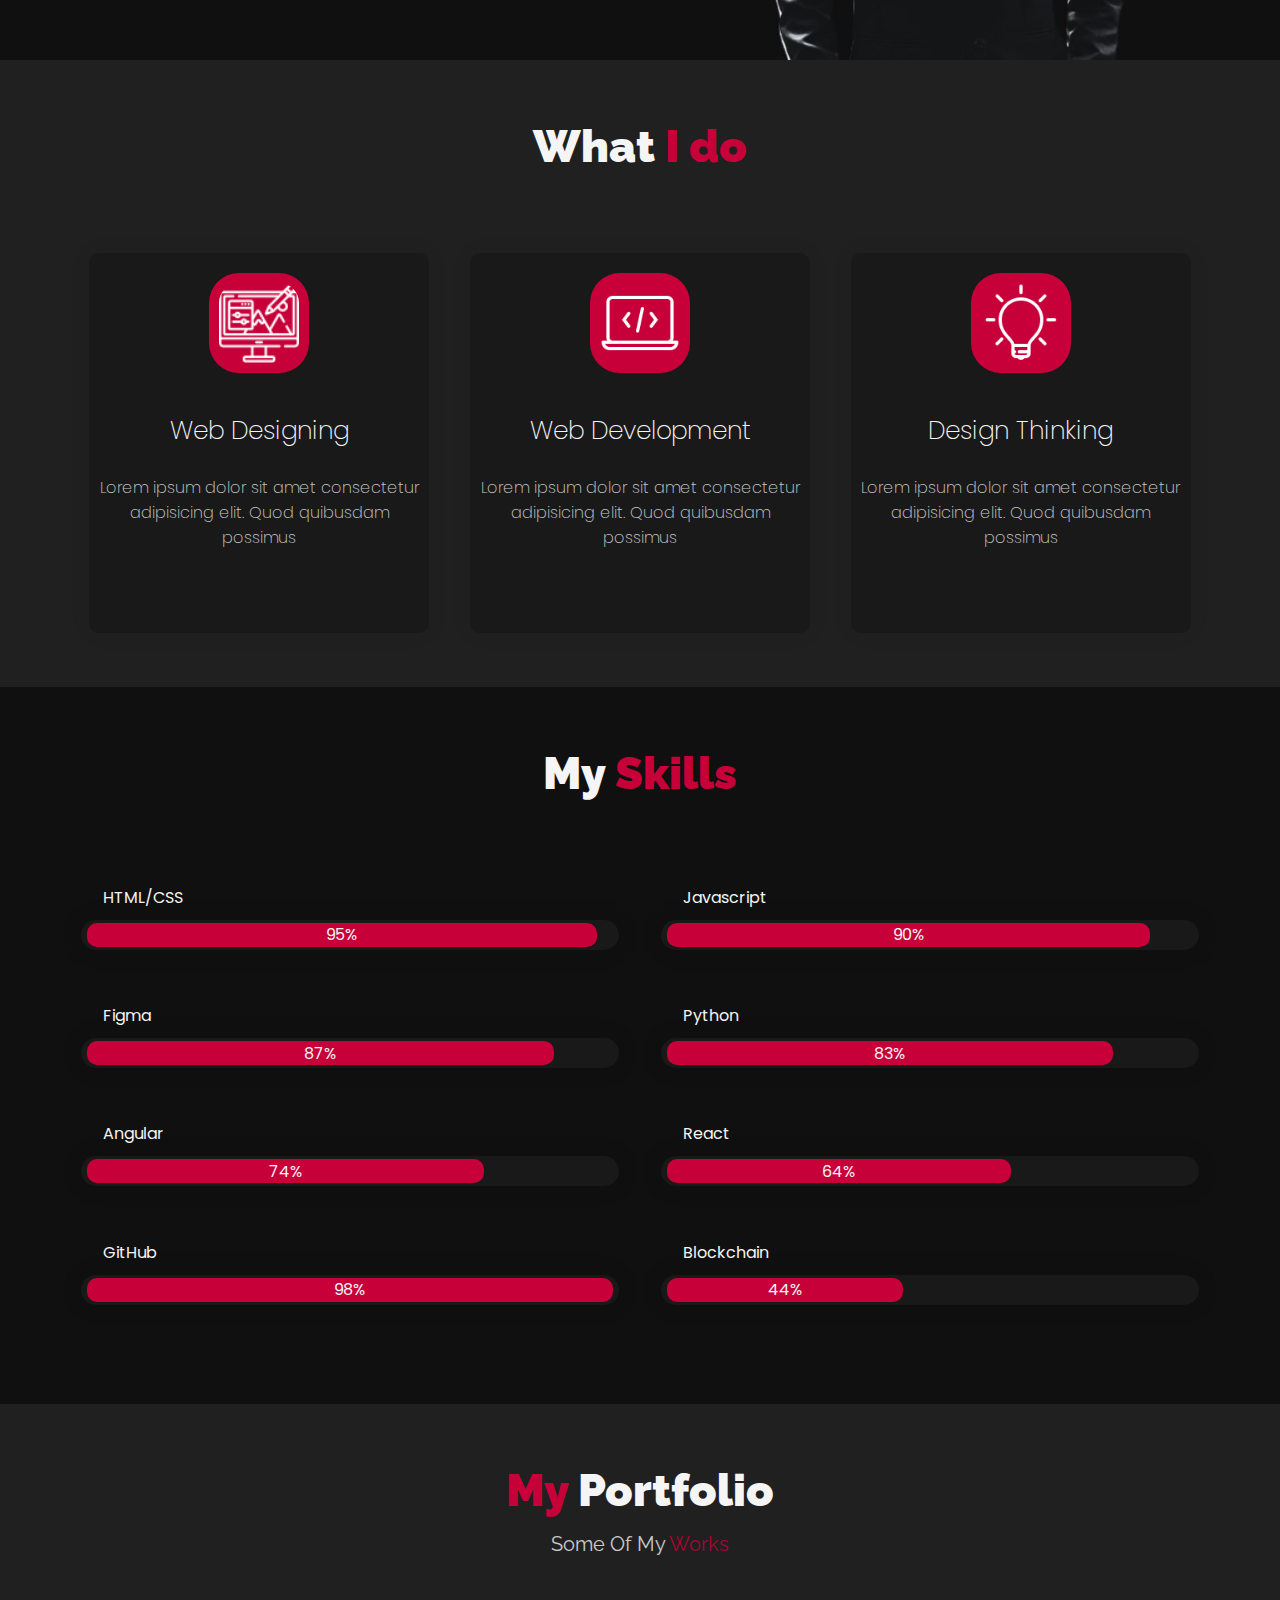
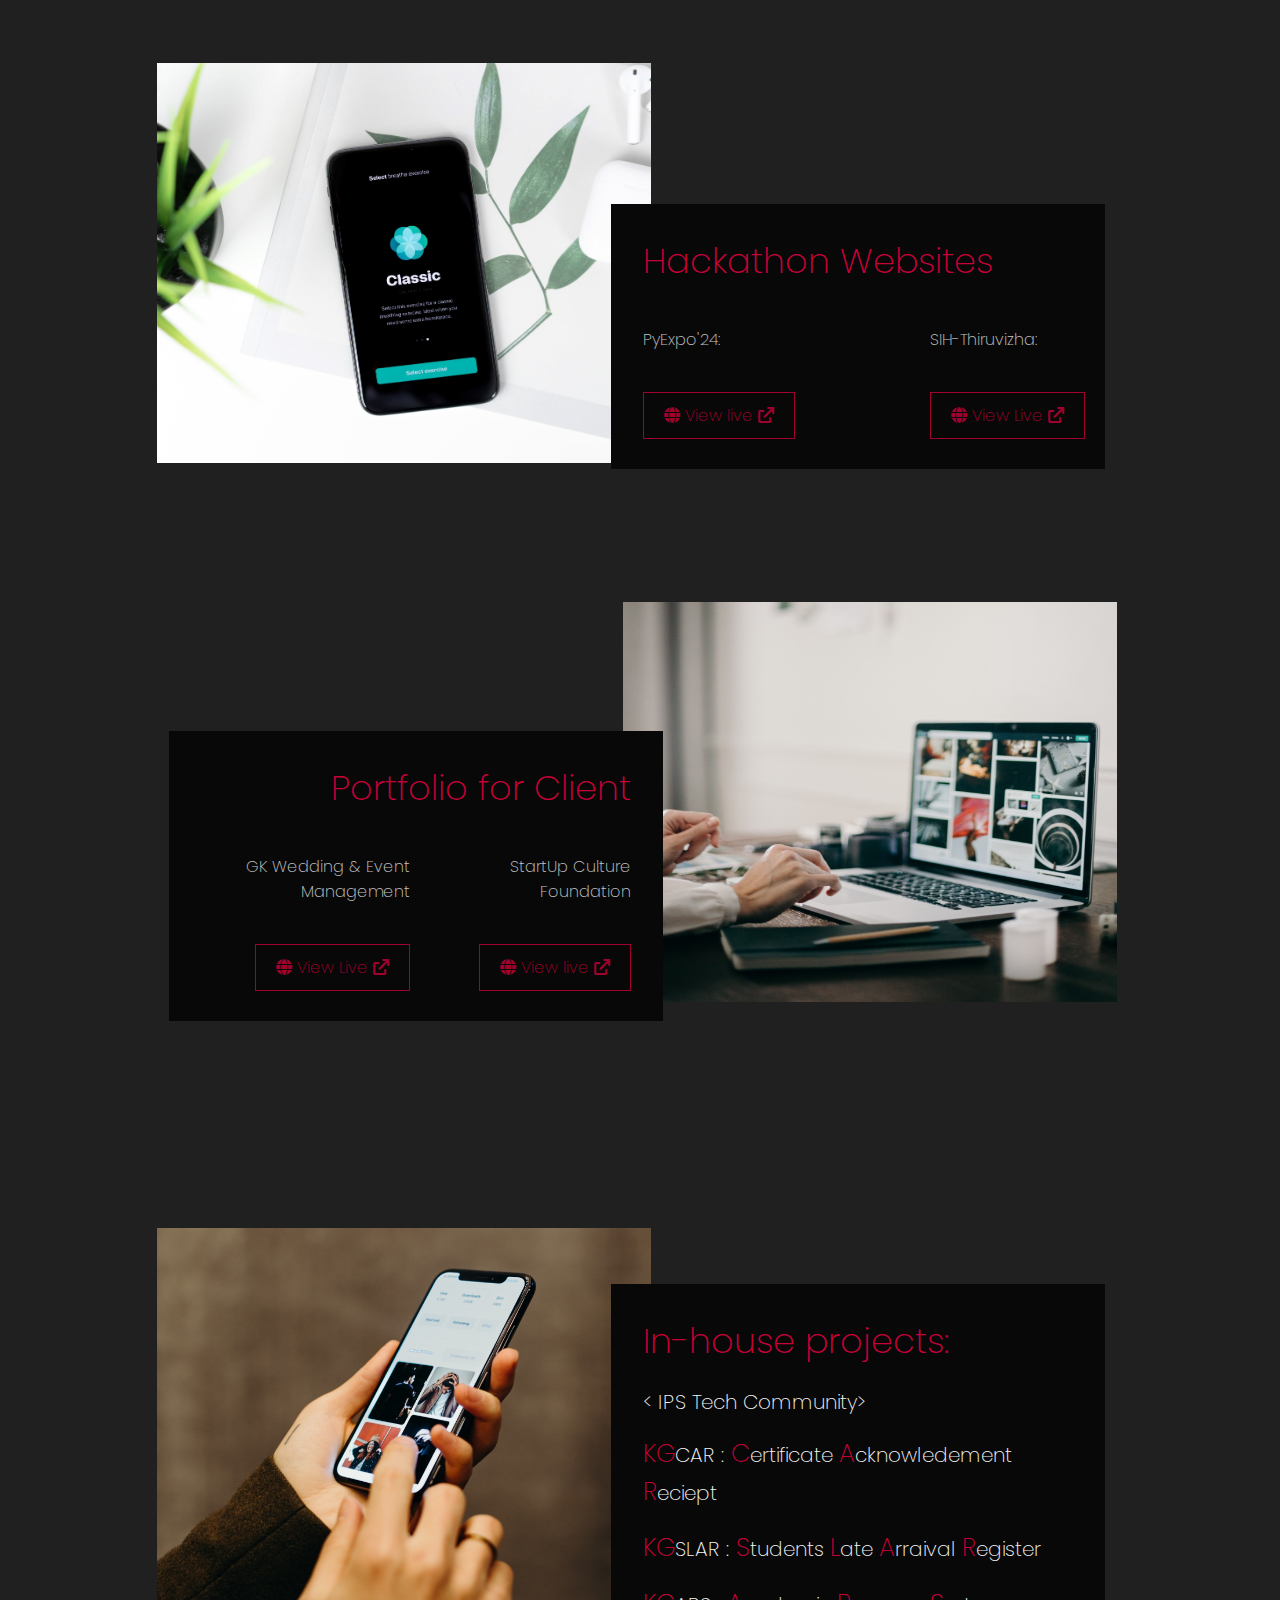
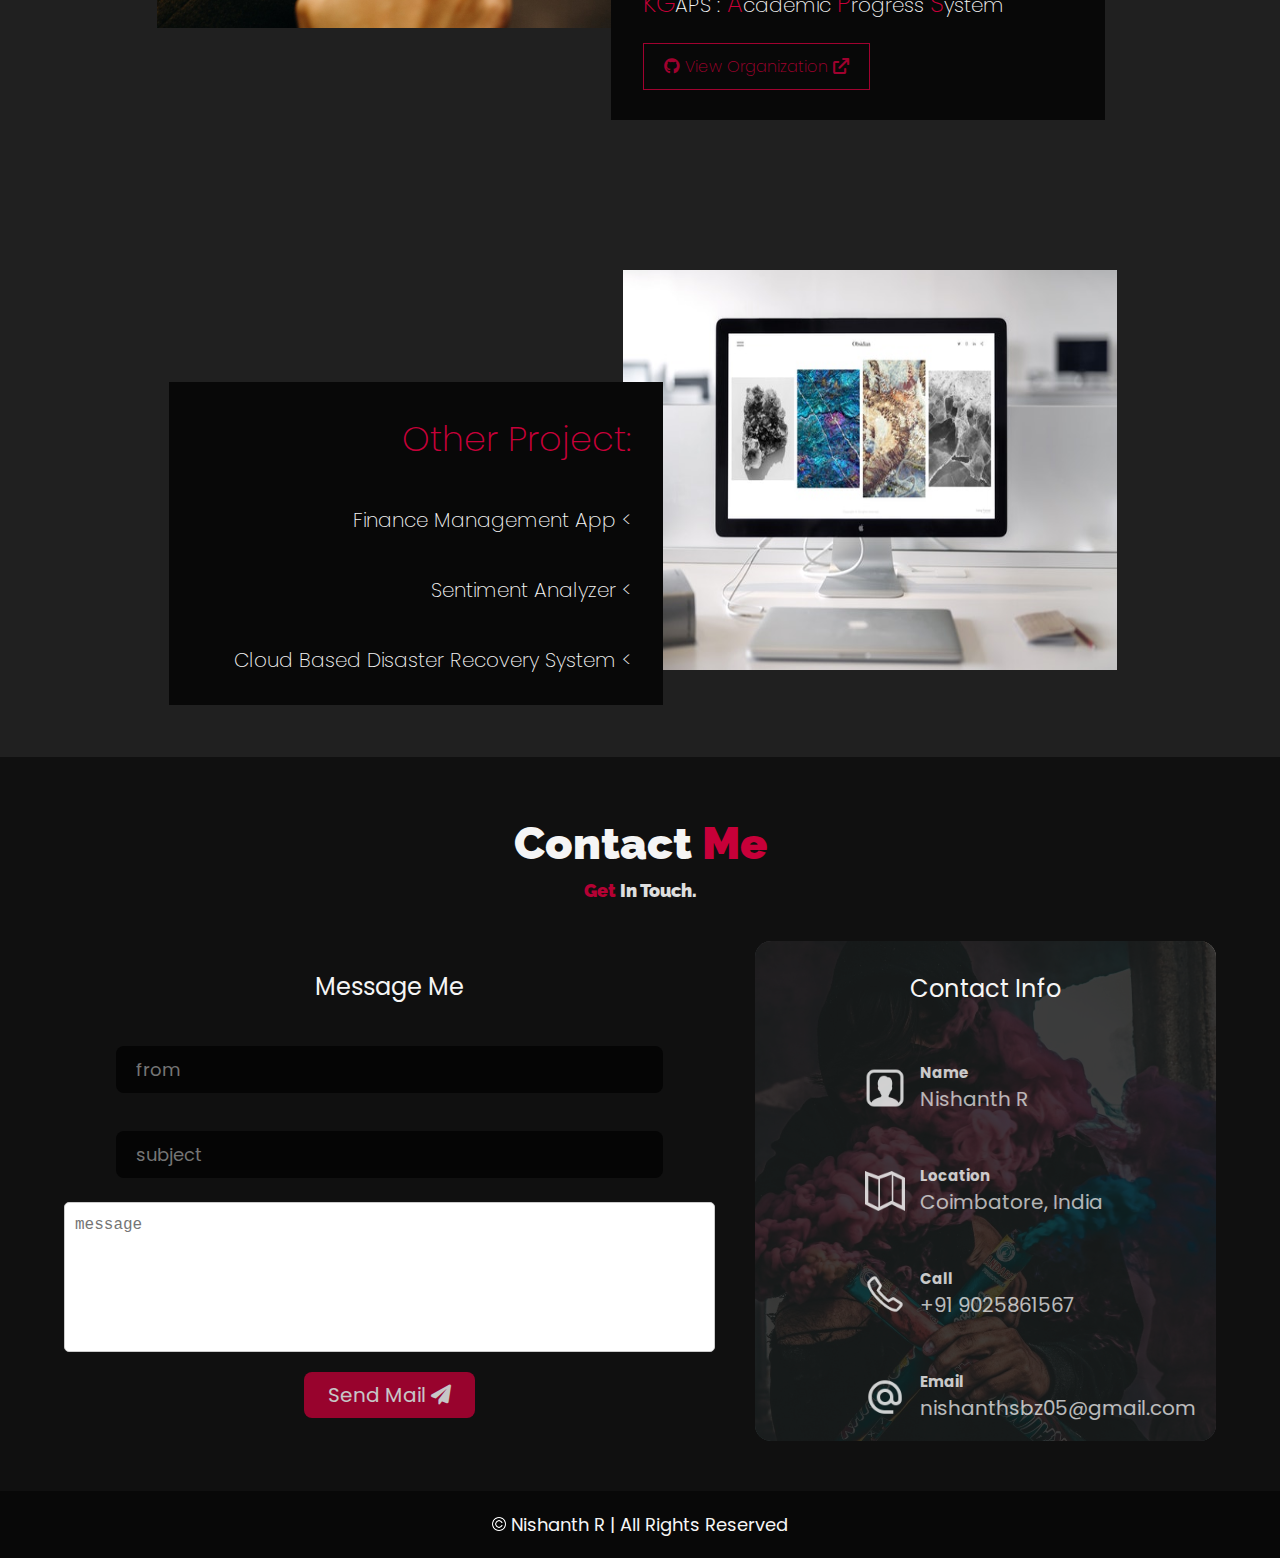
==== commit b89fe283: "z index problem soved and particle is working" ====
--- a/themes/index.html
+++ b/themes/index.html
@@ -88,7 +88,7 @@
             </div>
             <!--Social Media Links end-->
             <div class="header-content">
-                <div class="header-content-box">
+                <div>
                     <div class="firstline" style="text-align: left;">
                         Hi!
                     </div>
@@ -96,6 +96,8 @@
                         This is<span class="color">
                             < </span> / <span class="color">Nishanth </span>R <span class="color"> > </span>
                     </div>
+                </div>
+                    
                     <div class="secondline">
                         <span class="txt-rotate color" data-period="1200"
                             data-rotate='[ "UI/UX Designer...", "Web Developer...", " Coding Enthusiast..." ]'></span>
@@ -113,7 +115,7 @@
                         <a href="Tel:+91 9025861567"><img src="images/call.png" alt="phone-pic"
                                 class="contactpic"></a><!--Your telephone number Id write in place of "#"-->
                     </div>
-                </div>
+                
             </div>
             <!--header image-->
             <div class="header-image">
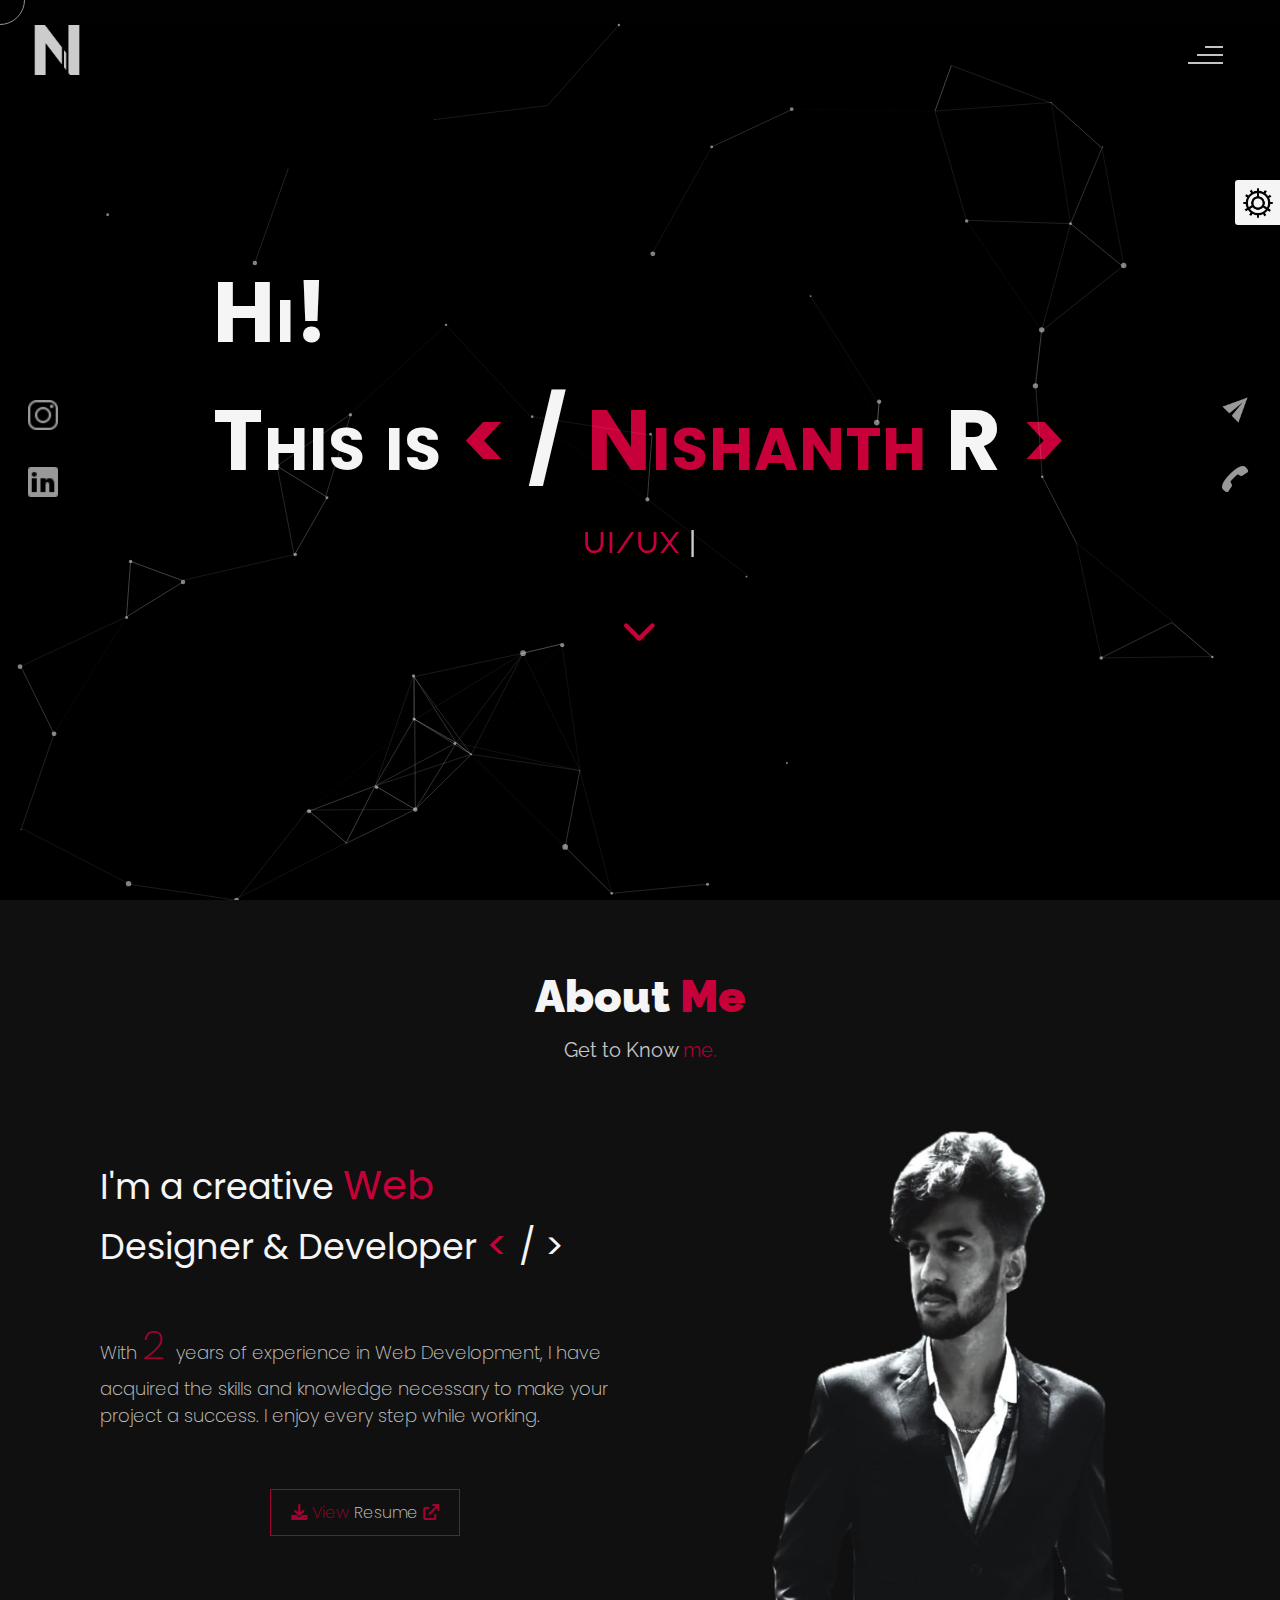
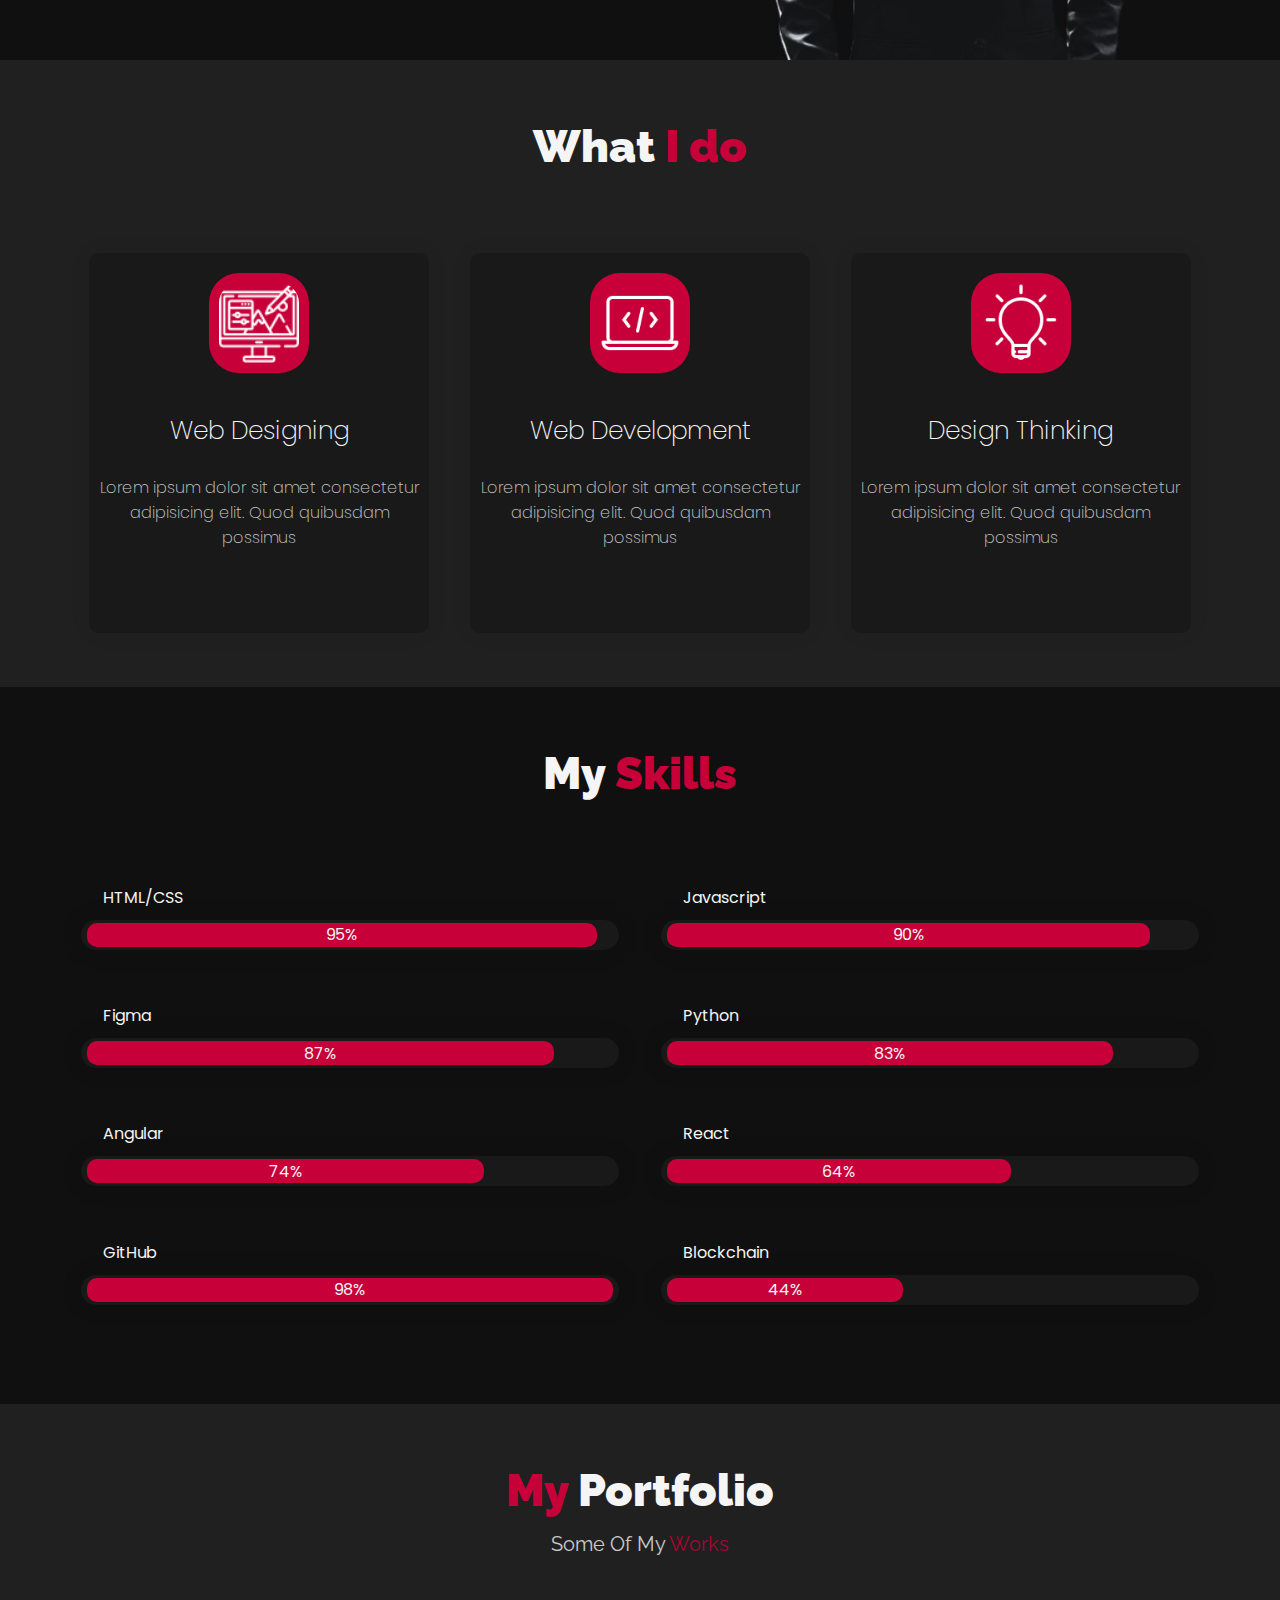
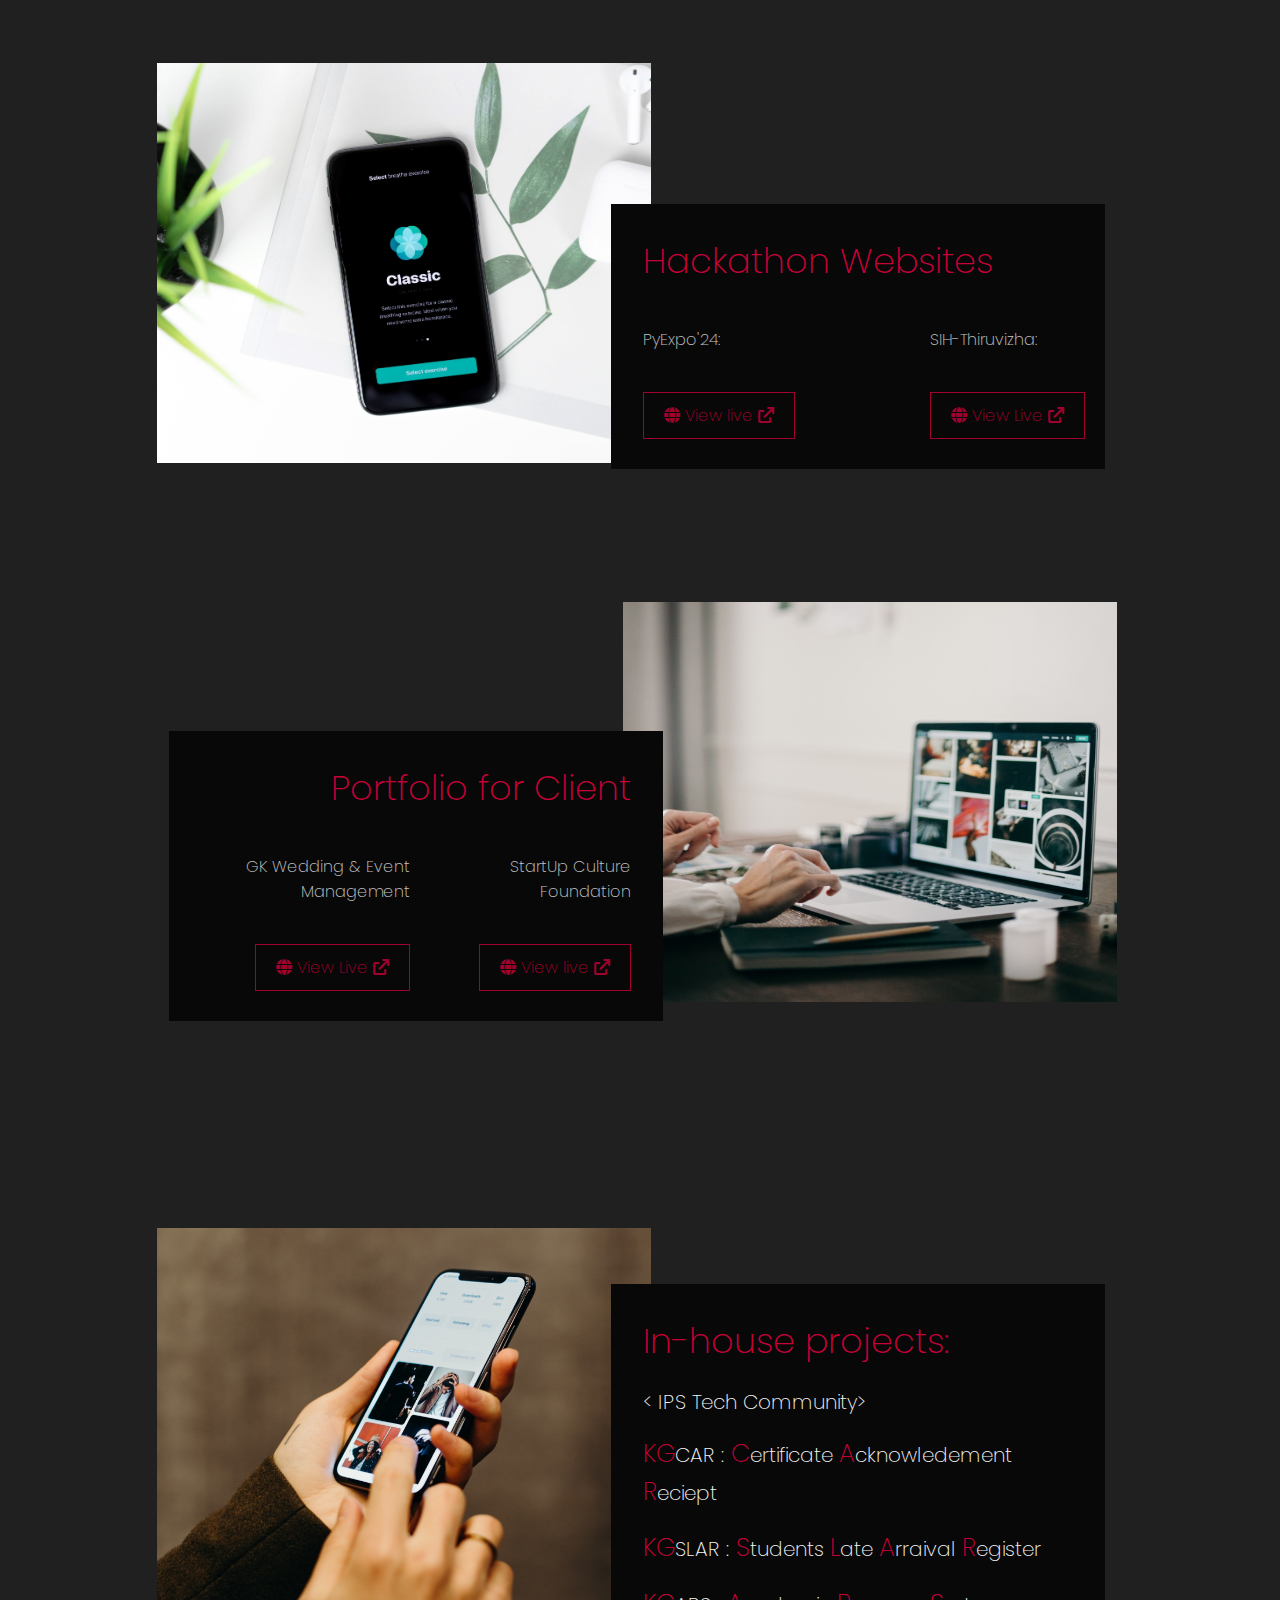
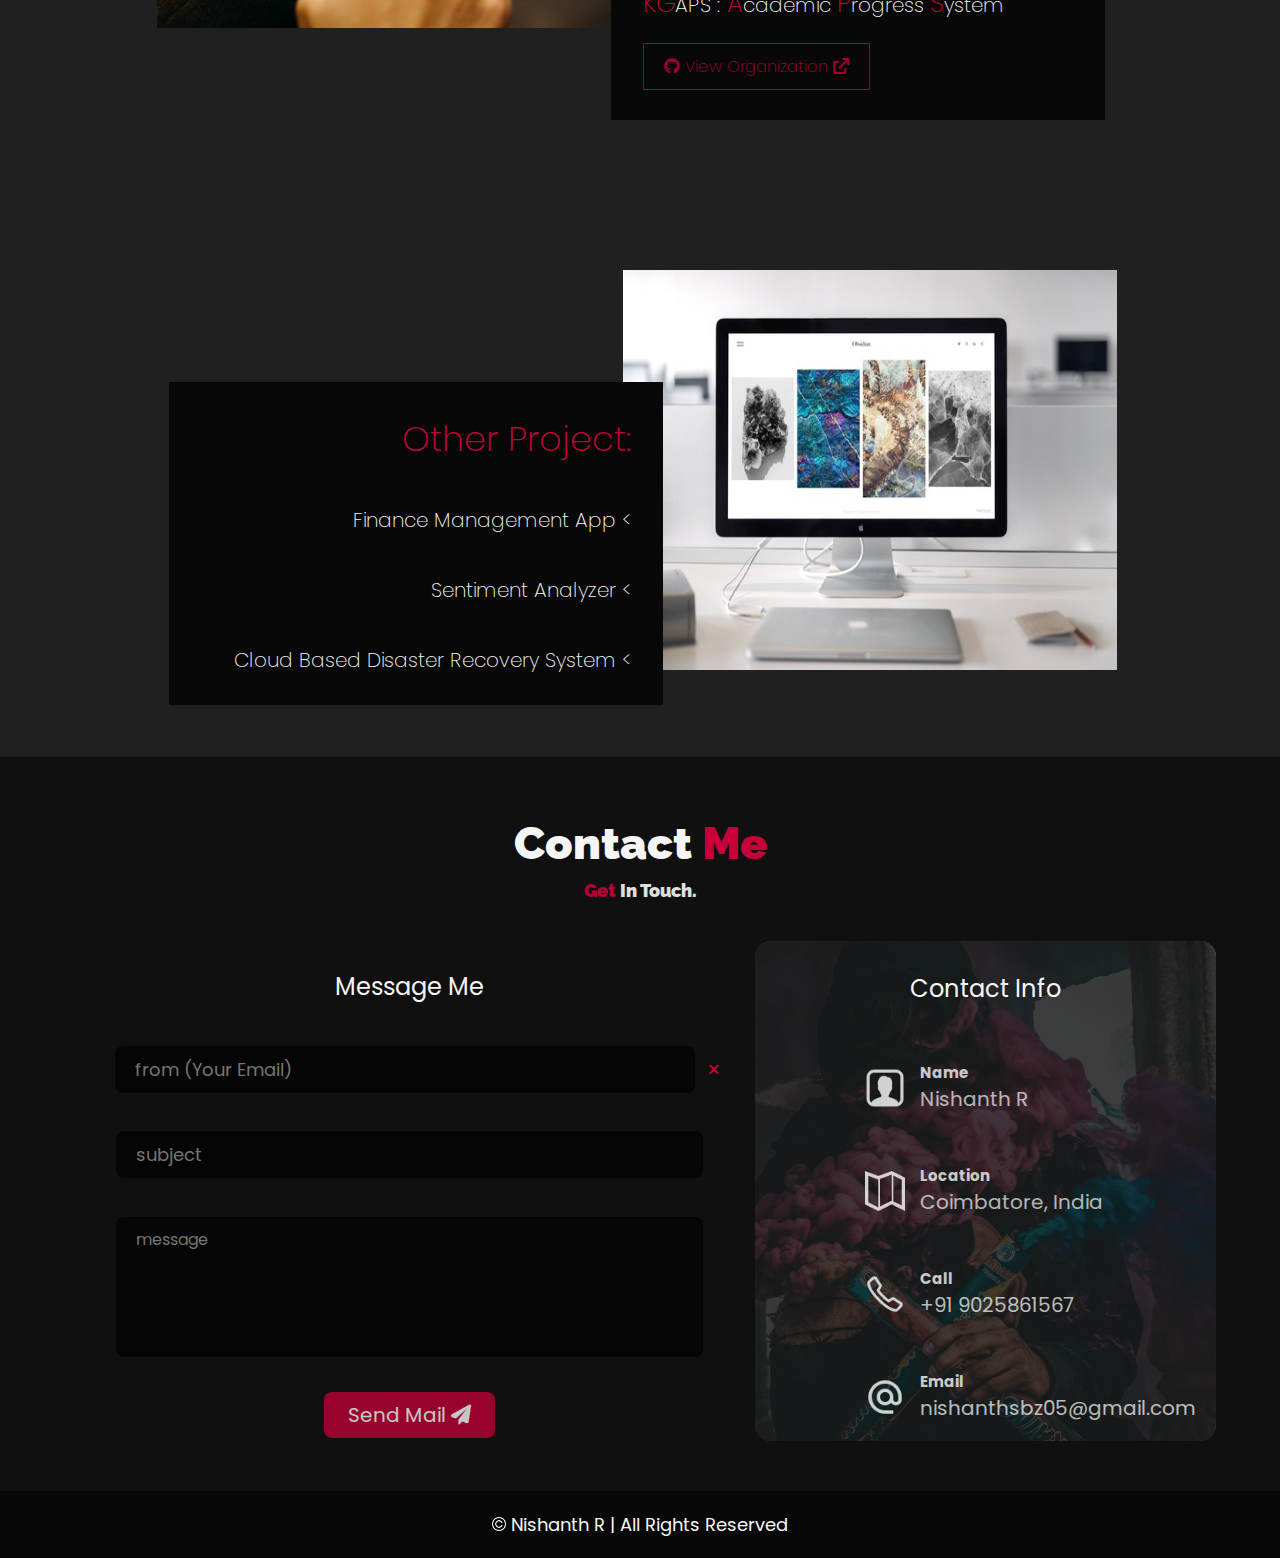
==== commit 2f68d6ab: "added cancel icon for email" ====
--- a/themes/index.html
+++ b/themes/index.html
@@ -97,25 +97,25 @@
                             < </span> / <span class="color">Nishanth </span>R <span class="color"> > </span>
                     </div>
                 </div>
-                    
-                    <div class="secondline">
-                        <span class="txt-rotate color" data-period="1200"
-                            data-rotate='[ "UI/UX Designer...", "Web Developer...", " Coding Enthusiast..." ]'></span>
-                        <span class="slash">|</span>
-                    </div>
-                    <div class="down-arrow">
-                        <a href="#about" class="color">
-                            <i class="fas fa-chevron-down"></i>
-                        </a>
-                    </div>
-                    <div class="contact">
-                        <a href="https://mail.google.com/mail/?view=cm&fs=1&to=nishanthsbz05@gmail.com"
-                            target="_blank"><img src="images/mail.png" alt="email-pic"
-                                class="contactpic"></a><!--Your email Id write in place of "#"-->
-                        <a href="Tel:+91 9025861567"><img src="images/call.png" alt="phone-pic"
-                                class="contactpic"></a><!--Your telephone number Id write in place of "#"-->
-                    </div>
-                
+
+                <div class="secondline">
+                    <span class="txt-rotate color" data-period="1200"
+                        data-rotate='[ "UI/UX Designer...", "Web Developer...", " Coding Enthusiast..." ]'></span>
+                    <span class="slash">|</span>
+                </div>
+                <div class="down-arrow">
+                    <a href="#about" class="color">
+                        <i class="fas fa-chevron-down"></i>
+                    </a>
+                </div>
+                <div class="contact">
+                    <a href="https://mail.google.com/mail/?view=cm&fs=1&to=nishanthsbz05@gmail.com" target="_blank"><img
+                            src="images/mail.png" alt="email-pic"
+                            class="contactpic"></a><!--Your email Id write in place of "#"-->
+                    <a href="Tel:+91 9025861567"><img src="images/call.png" alt="phone-pic"
+                            class="contactpic"></a><!--Your telephone number Id write in place of "#"-->
+                </div>
+
             </div>
             <!--header image-->
             <div class="header-image">
@@ -170,7 +170,8 @@
                         <!--about description-->
                         <span class="about-first-line">
                             I'm a creative
-                            <span class="color">Web  <br></span>Designer & Developer <span class="color"> < </span> / >
+                            <span class="color">Web <br></span>Designer & Developer <span class="color">
+                                < </span> / >
                             </span>
                             <br>
                             <span class="about-second-line"> With <span class="color">2 </span>years of experience in
@@ -607,16 +608,40 @@
                 </div>
                 <form id="myForm" action="#">
                     <div class="input-line">
-                        <input id="fromEmail" type="email" placeholder="from" class="input-name" required>
-                    </div>
-                    <input type="text" id="subject" placeholder="subject" class="input-subject">
-                    <textarea id="body" class="input-textarea" placeholder="message"></textarea>
+                        <input id="fromEmail" type="email" placeholder="from (Your Email)" class="input-name" required>
+                        <span><a class="clear-icon" onclick="clearField('fromEmail')"><i
+                                    class="fas fa-close color"></i></a></span>
+                                    <style>
+                                        .clear-icon {
+                                            position: relative;
+                                            top: 50%;
+                                            transform: translateY(-50%);
+                                            
+                                        }
+                                        .clear-icon i {
+                                            font-size: 15px;
+                                            cursor: pointer;
+                                        }
+                                        .clear-icon i:hover {
+                                            color: red;
+                                            transform: scale(1.2);
+                                        }
+                                    
+                                    </style>
+                    </div>
+                    <script>
+                        function clearField(fieldId) {
+                            document.getElementById(fieldId).value = '';
+                        }
+                    </script>
+                    <input type="text" id="subject" placeholder="subject" class="input-subject" autocomplete="off">
+                    <textarea id="body" class="input-textarea" placeholder="message" cla></textarea>
                     <button type="submit" id="submit" value="send" class="submit-btn">
-                       Send Mail <i class="fas fa-paper-plane"></i> 
+                        Send Mail <i class="fas fa-paper-plane"></i>
                     </button>
                 </form>
             </div>
-            
+
             <script>
                 document.getElementById('myForm').addEventListener('submit', function (event) {
                     event.preventDefault(); // Prevent the form from submitting the traditional way
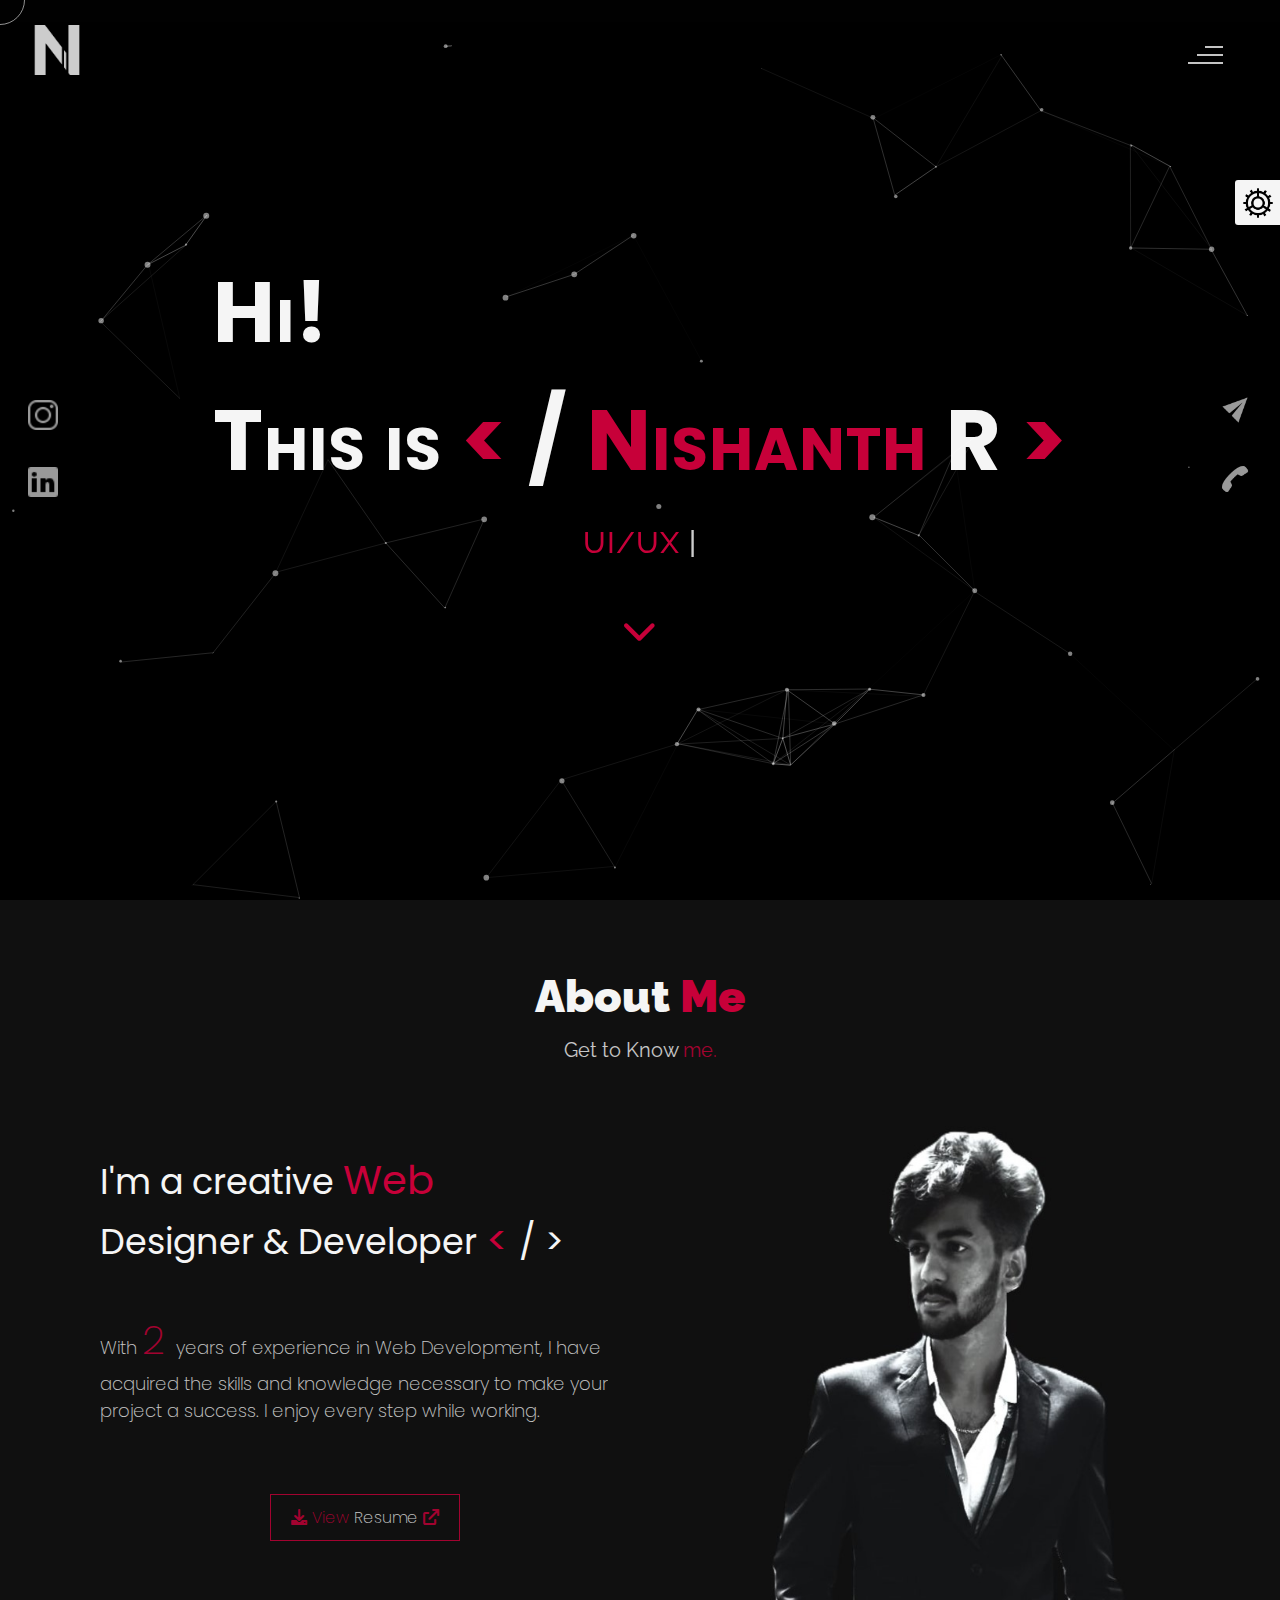
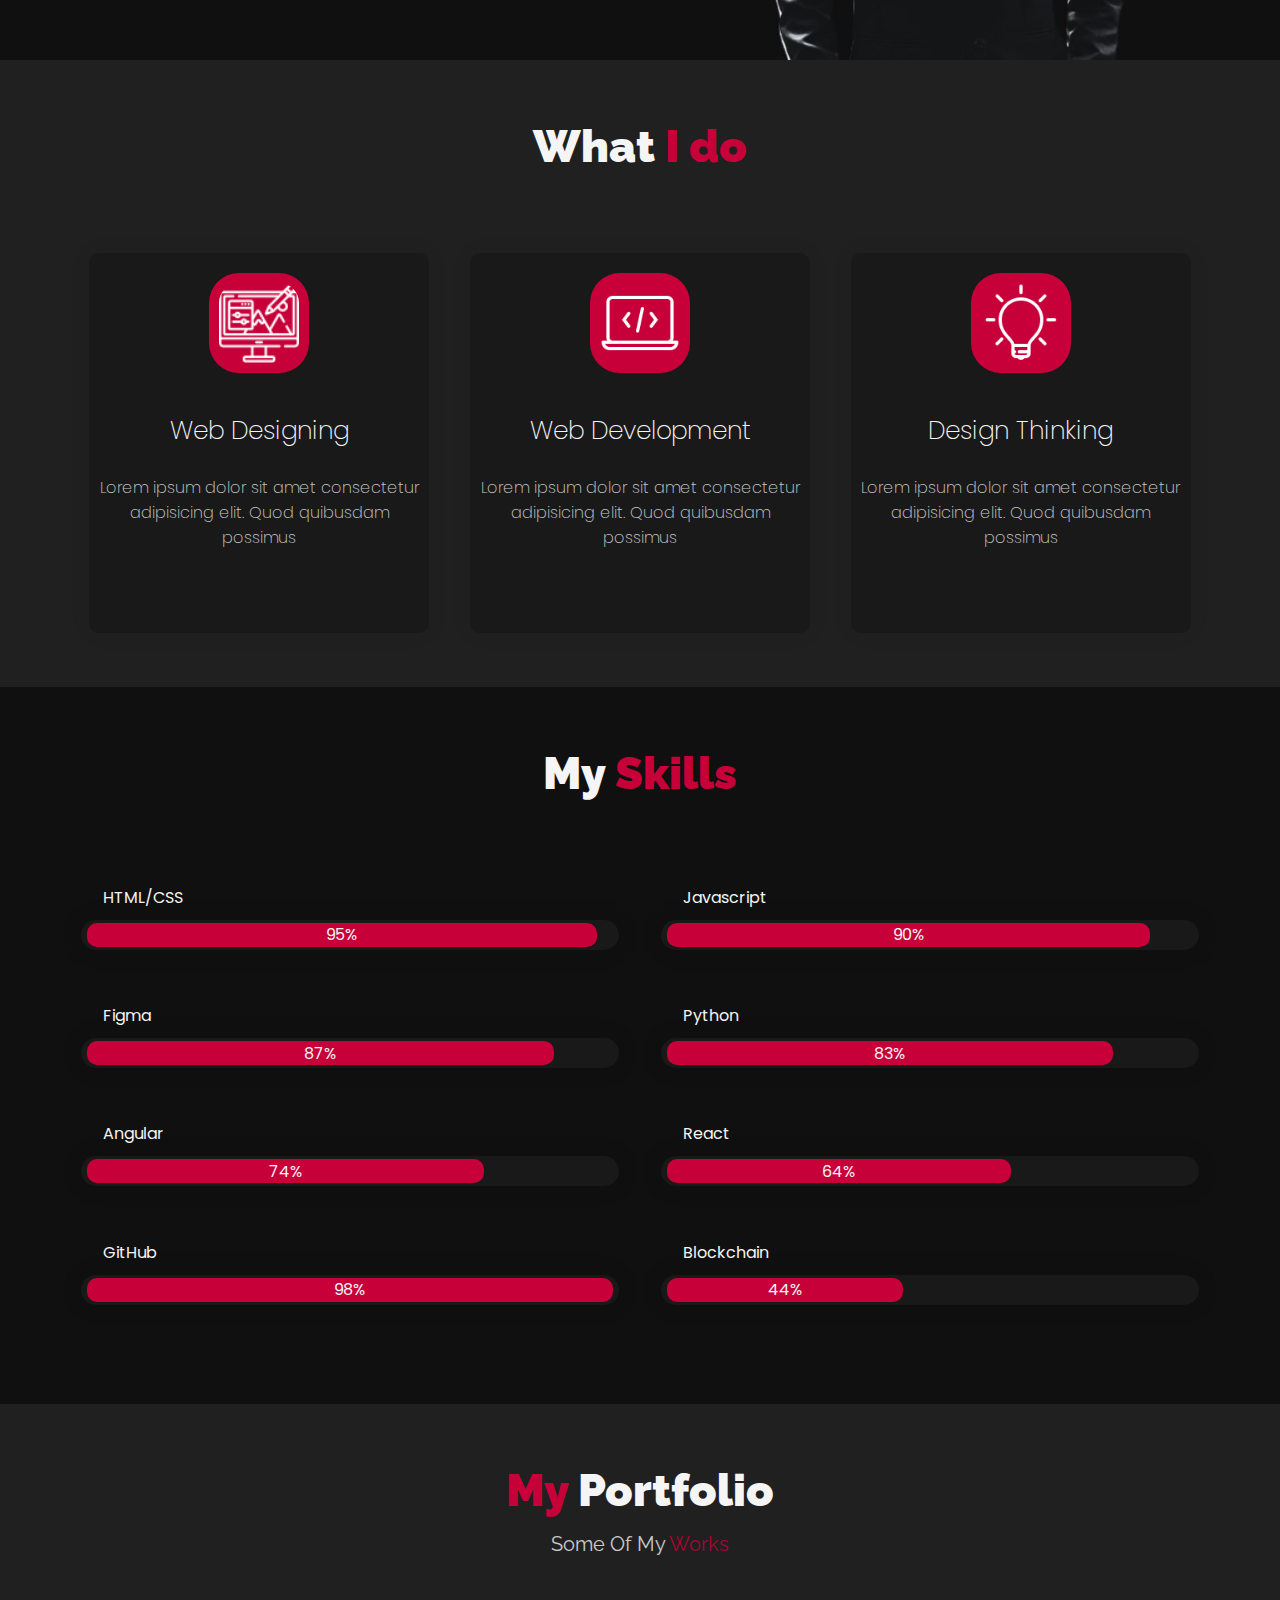
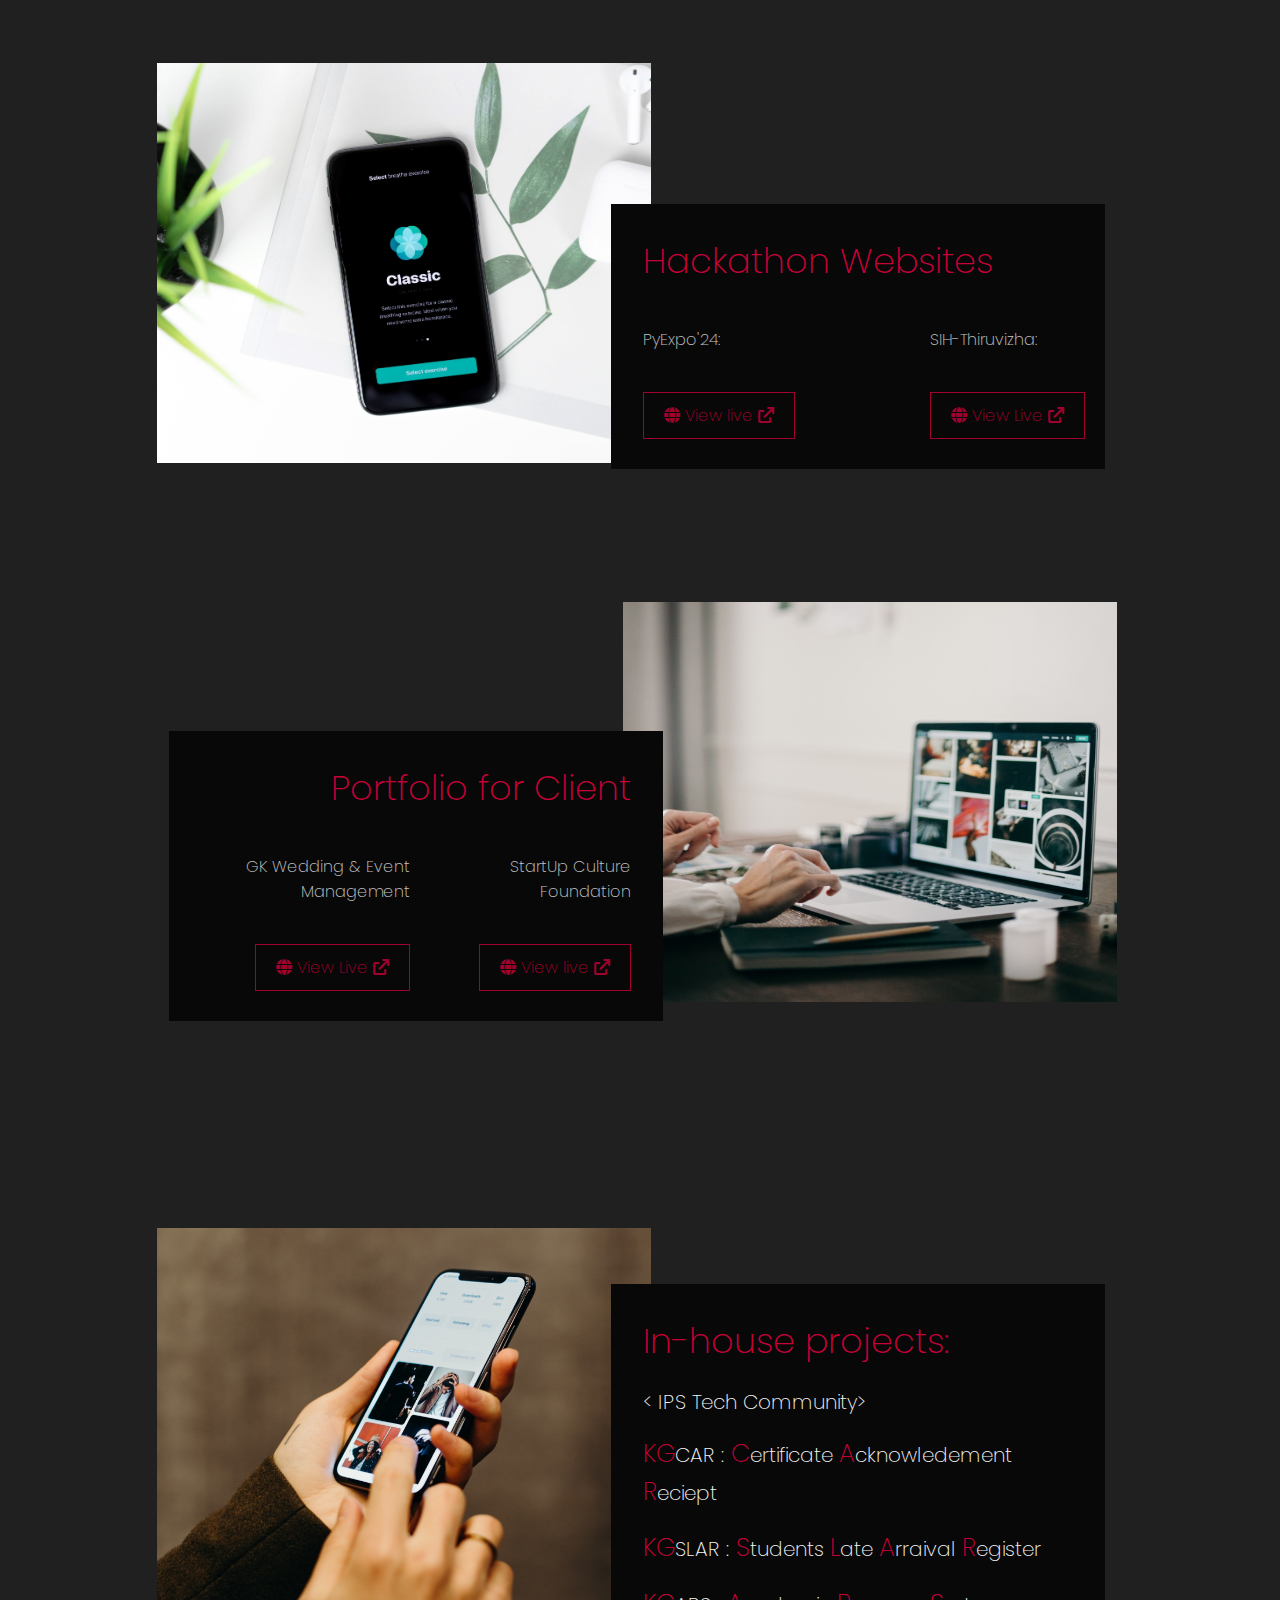
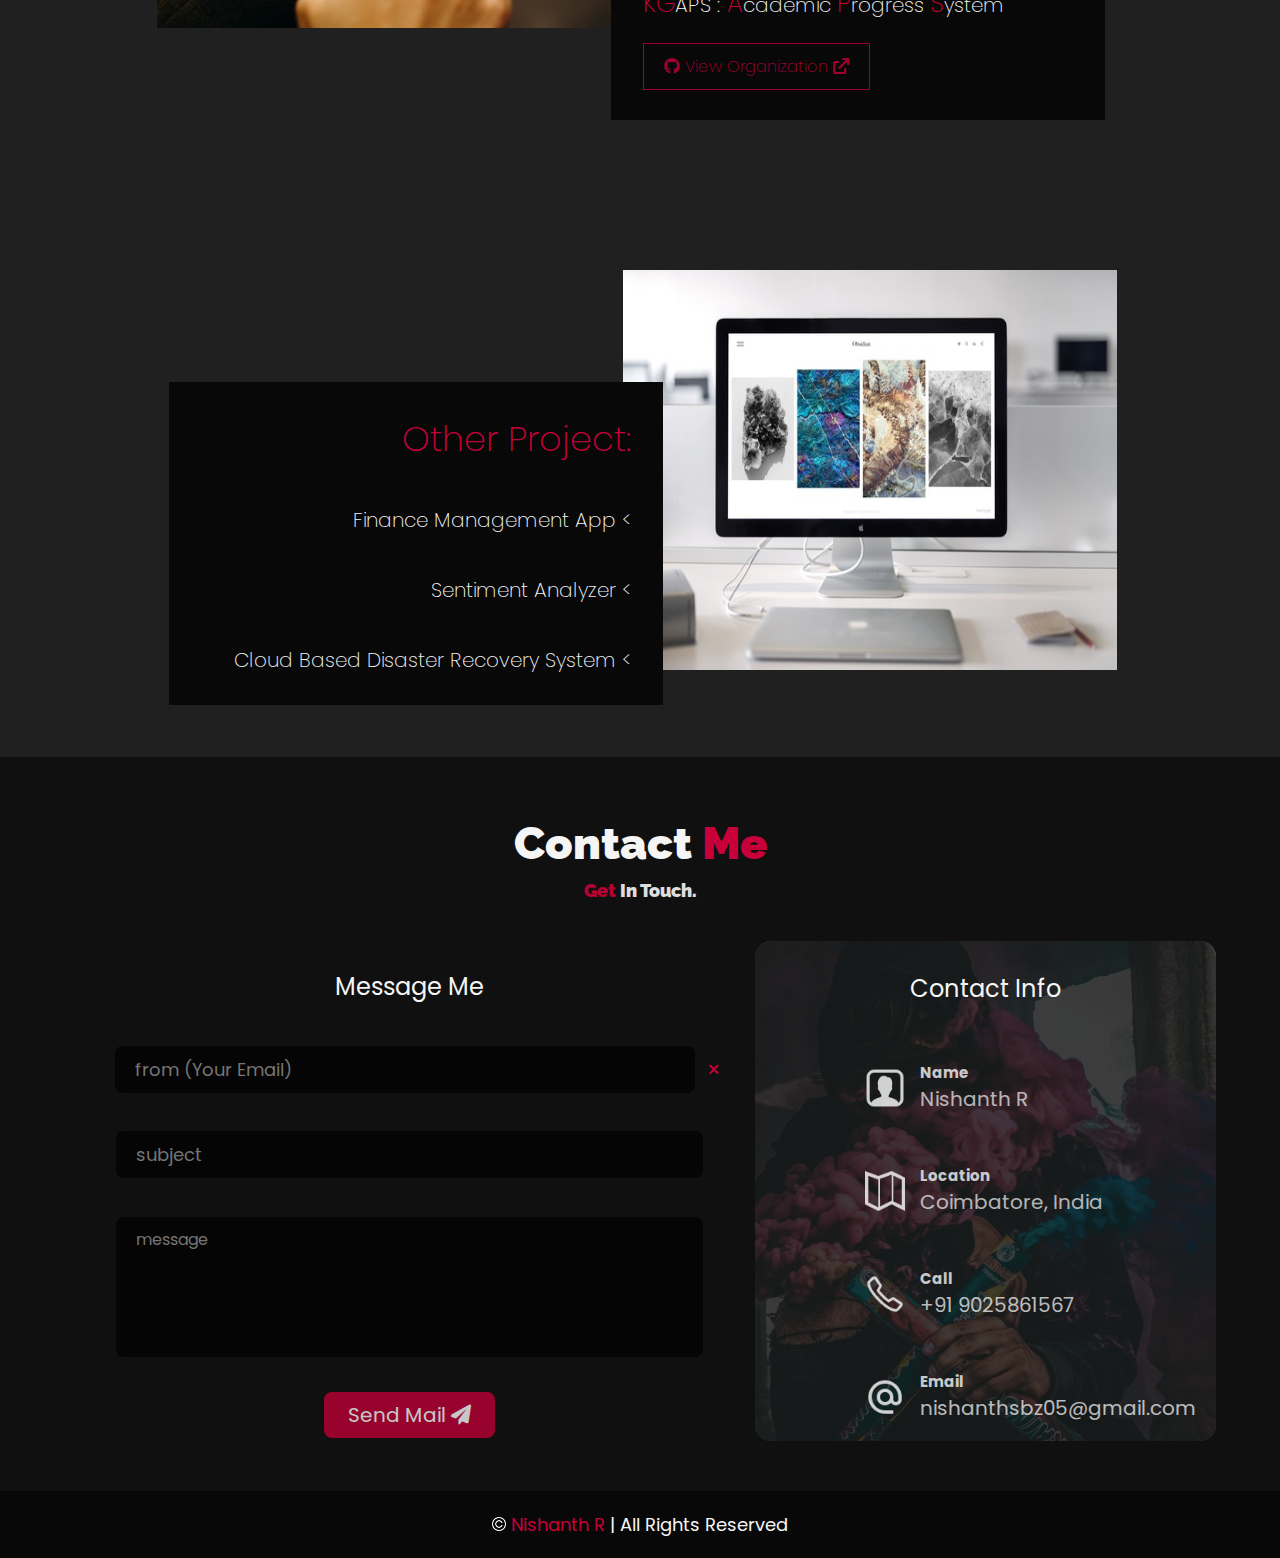
==== commit a5979767: "footer changes" ====
--- a/themes/index.html
+++ b/themes/index.html
@@ -721,7 +721,7 @@
         <!--copyright-section You Can Remove After Downloading-->
         <footer class="footer">
             <div class="footer-text">
-                <img src="./images/copyright.png" alt="copyright-img" class="images" height="14px"> Nishanth R | All
+                <img src="./images/copyright.png" alt="copyright-img" class="images" height="14px"> <span><a href="#about"  class="color" style="text-decoration: none;">Nishanth R</a></span> | All
                 Rights Reserved
             </div>
         </footer>
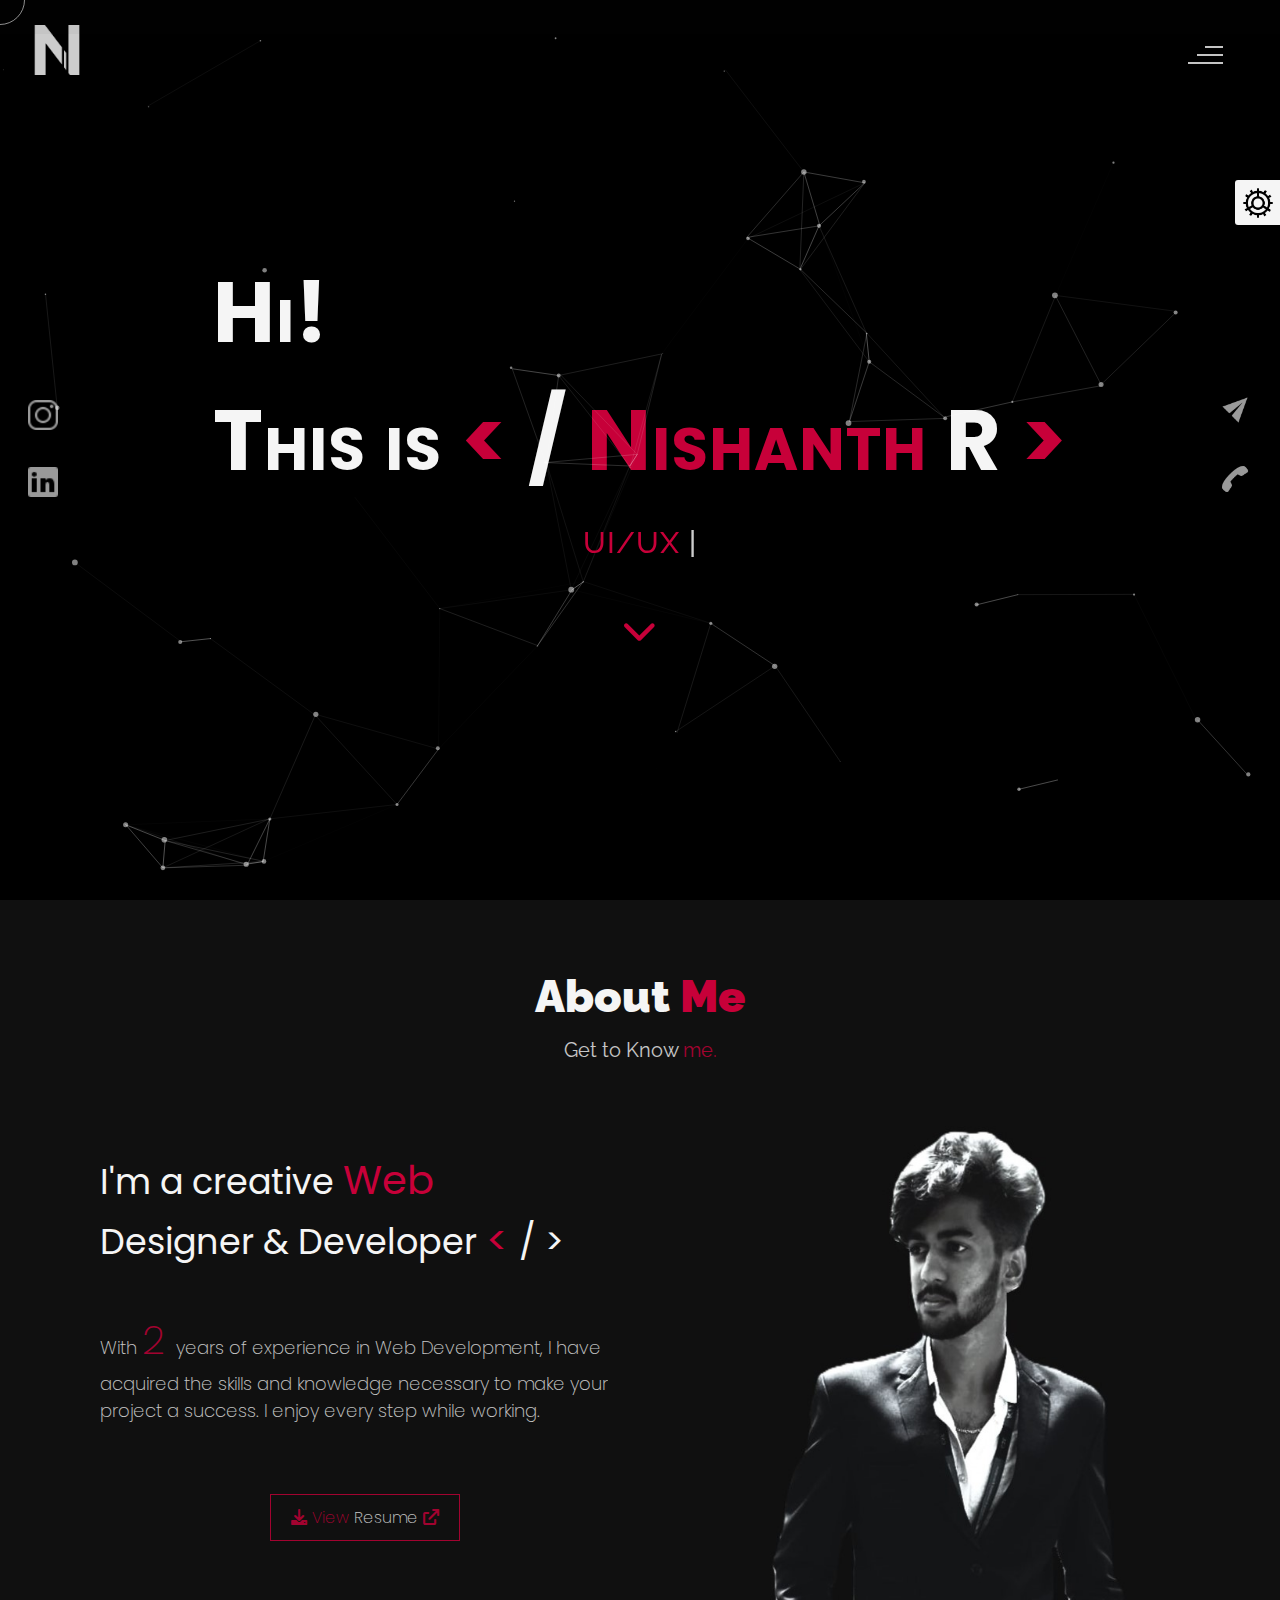
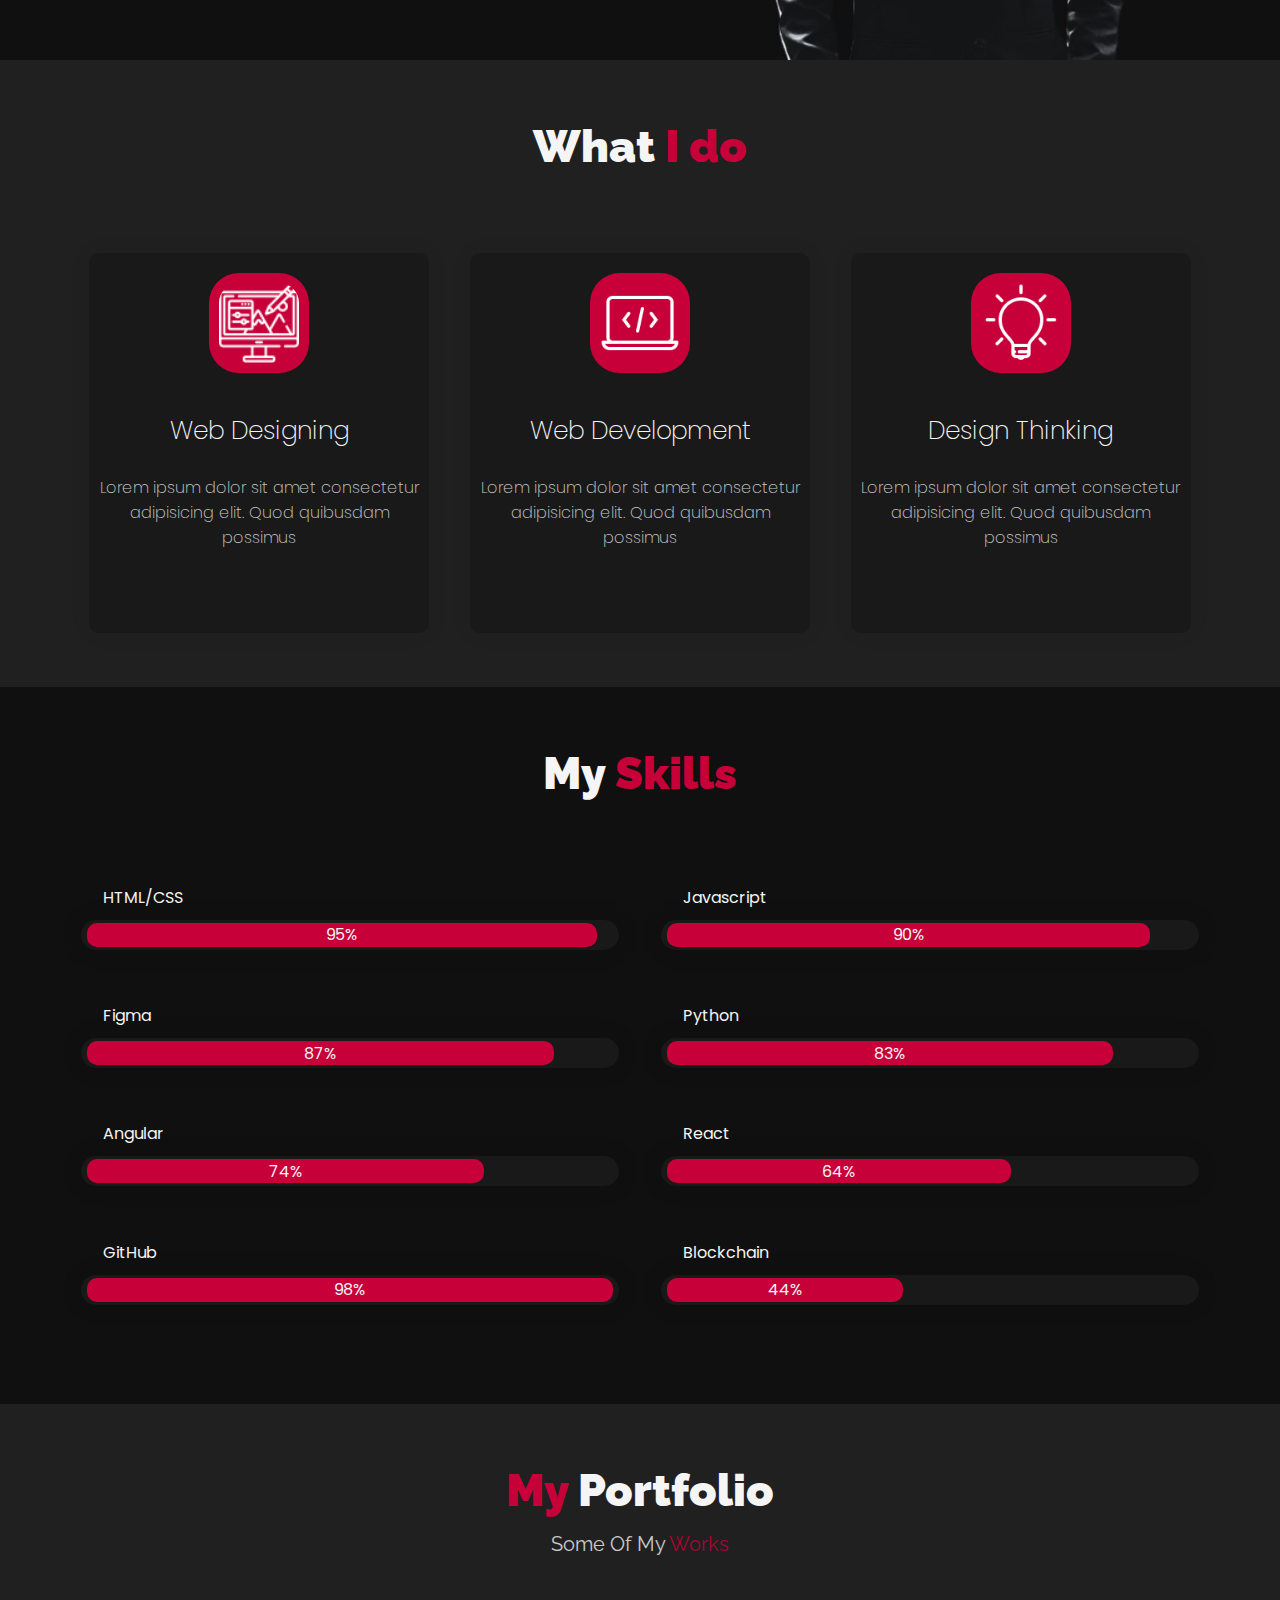
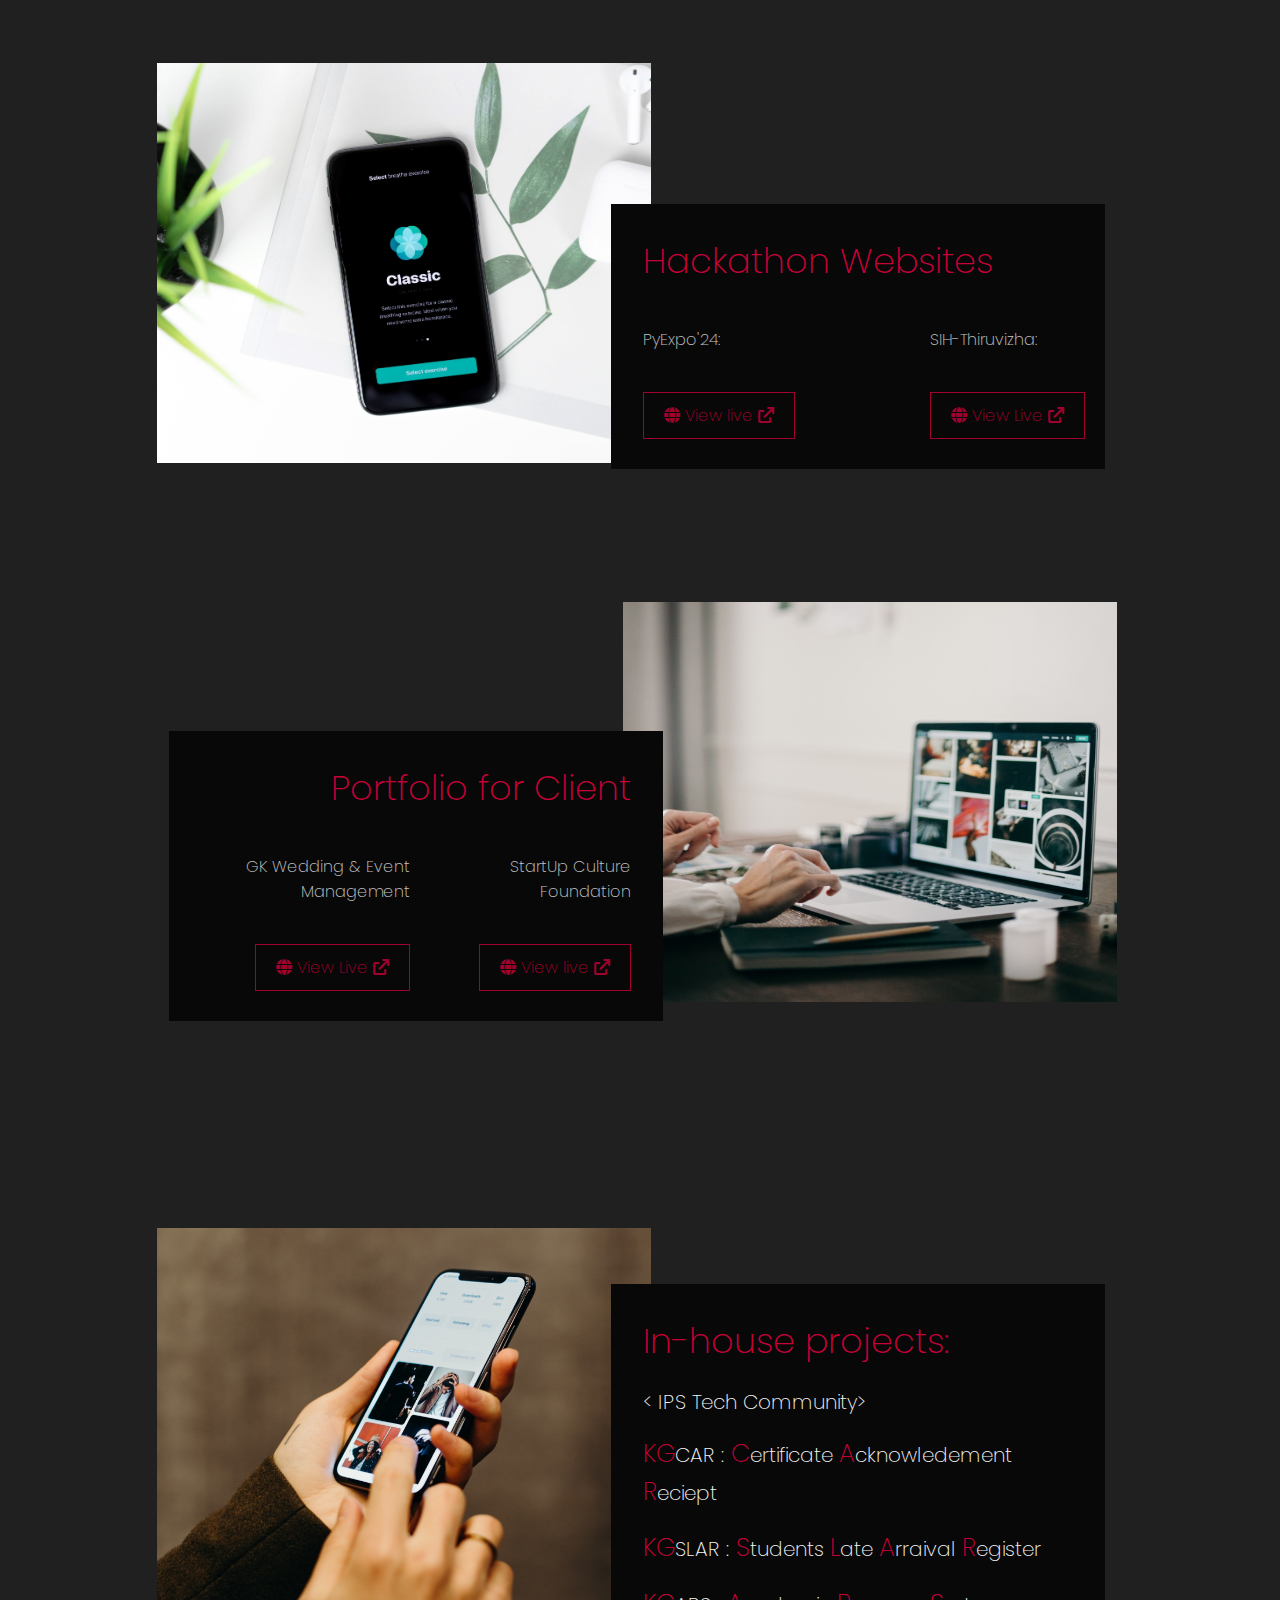
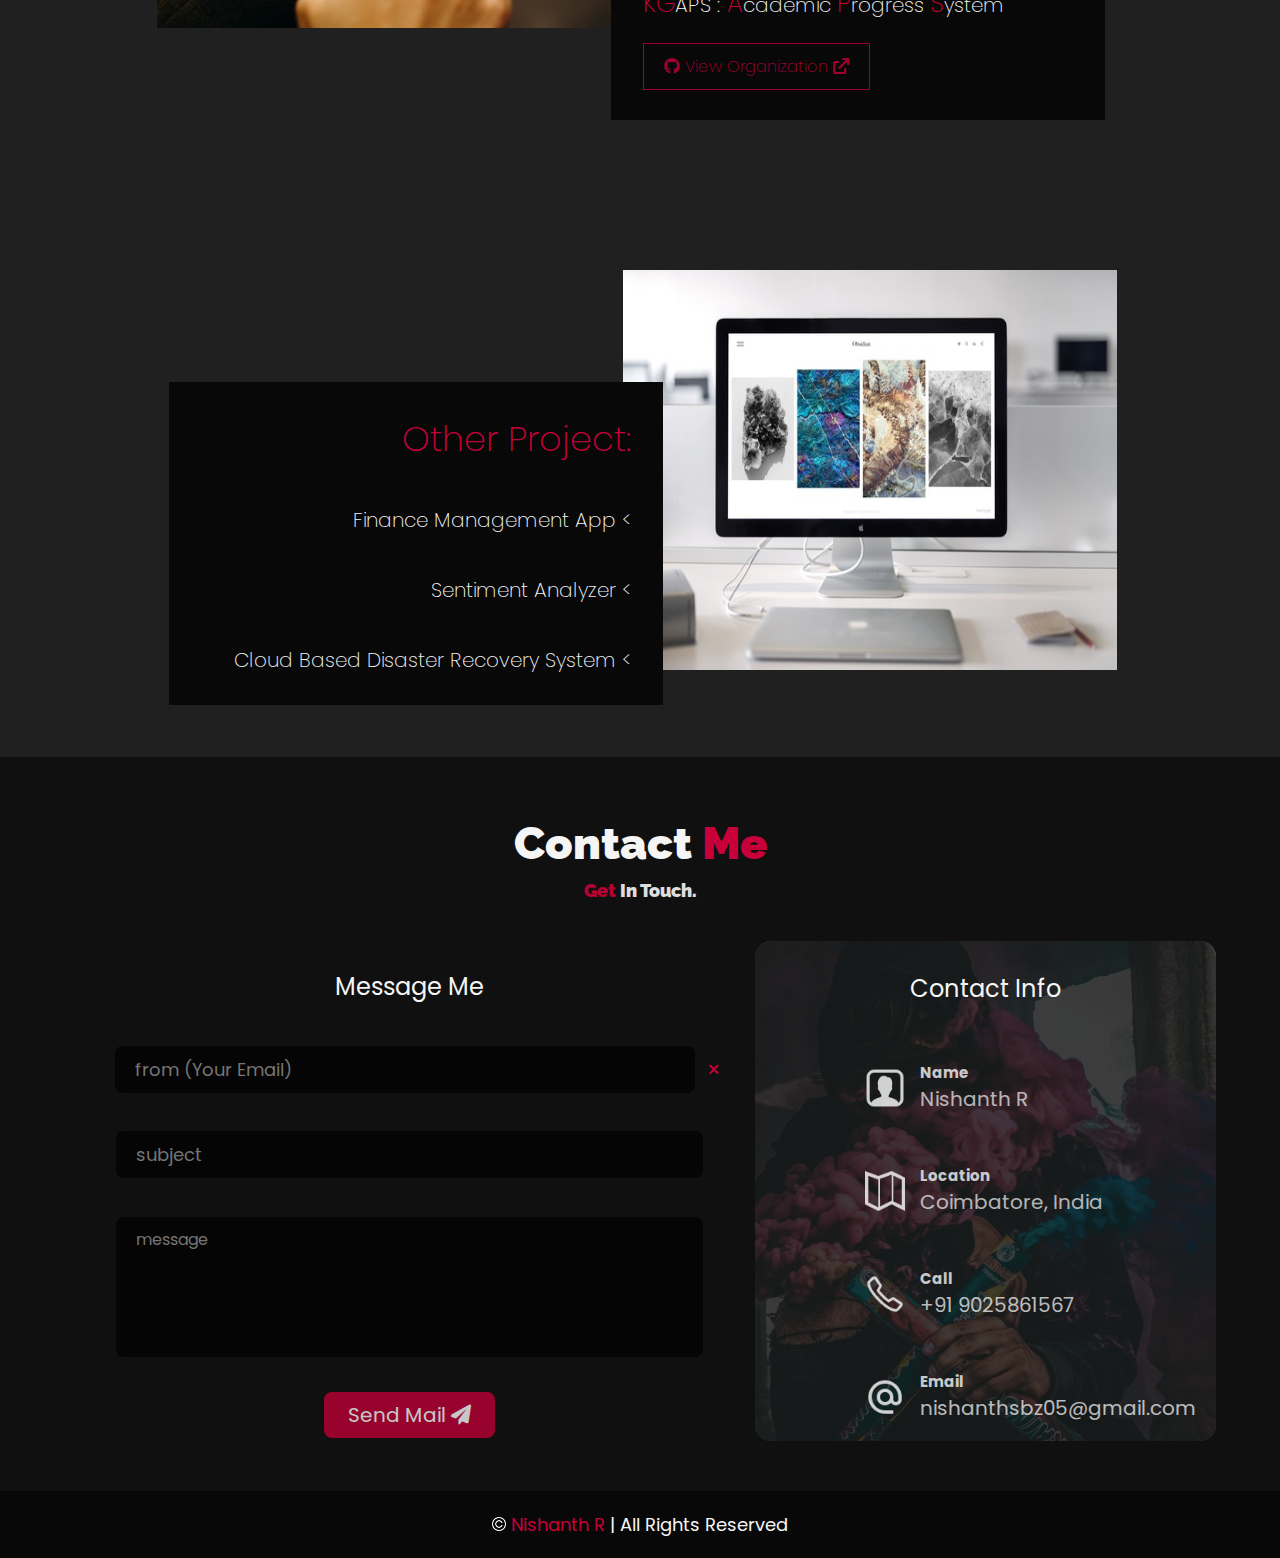
==== commit 9c74896c: "mail done for mobile and desktop seperately" ====
--- a/themes/index.html
+++ b/themes/index.html
@@ -611,23 +611,24 @@
                         <input id="fromEmail" type="email" placeholder="from (Your Email)" class="input-name" required>
                         <span><a class="clear-icon" onclick="clearField('fromEmail')"><i
                                     class="fas fa-close color"></i></a></span>
-                                    <style>
-                                        .clear-icon {
-                                            position: relative;
-                                            top: 50%;
-                                            transform: translateY(-50%);
-                                            
-                                        }
-                                        .clear-icon i {
-                                            font-size: 15px;
-                                            cursor: pointer;
-                                        }
-                                        .clear-icon i:hover {
-                                            color: red;
-                                            transform: scale(1.2);
-                                        }
-                                    
-                                    </style>
+                        <style>
+                            .clear-icon {
+                                position: relative;
+                                top: 50%;
+                                transform: translateY(-50%);
+
+                            }
+
+                            .clear-icon i {
+                                font-size: 15px;
+                                cursor: pointer;
+                            }
+
+                            .clear-icon i:hover {
+                                color: red;
+                                transform: scale(1.2);
+                            }
+                        </style>
                     </div>
                     <script>
                         function clearField(fieldId) {
@@ -656,12 +657,23 @@
                     const subject = document.getElementById('subject').value;
                     const body = document.getElementById('body').value;
 
-                    // Create the mailto link
-                    const mailtoLink = `https://mail.google.com/mail/?view=cm&fs=1&tf=1&to=${encodeURIComponent(toEmail)}&su=${encodeURIComponent(subject)}&body=${encodeURIComponent(body)}&bcc=${encodeURIComponent(fromEmail)}`;
-
-                    // Open Gmail in a new tab
+                    // Detect if the user is on a mobile device
+                    const isMobile = /iPhone|iPad|iPod|Android/i.test(navigator.userAgent);
+
+                    let mailtoLink;
+
+                    if (isMobile) {
+                        // Use mailto for mobile devices
+                        mailtoLink = `mailto:${encodeURIComponent(toEmail)}?subject=${encodeURIComponent(subject)}&body=${encodeURIComponent(body)}%0D%0A%0D%0AFrom: ${encodeURIComponent(fromEmail)}`;
+                    } else {
+                        // Use Gmail-specific link for desktop
+                        mailtoLink = `https://mail.google.com/mail/?view=cm&fs=1&tf=1&to=${encodeURIComponent(toEmail)}&su=${encodeURIComponent(subject)}&body=${encodeURIComponent(body)}&bcc=${encodeURIComponent(fromEmail)}`;
+                    }
+
+                    // Open the appropriate mail client
                     window.open(mailtoLink, '_blank');
                 });
+
 
 
 
@@ -721,7 +733,8 @@
         <!--copyright-section You Can Remove After Downloading-->
         <footer class="footer">
             <div class="footer-text">
-                <img src="./images/copyright.png" alt="copyright-img" class="images" height="14px"> <span><a href="#about"  class="color" style="text-decoration: none;">Nishanth R</a></span> | All
+                <img src="./images/copyright.png" alt="copyright-img" class="images" height="14px"> <span><a
+                        href="#about" class="color" style="text-decoration: none;">Nishanth R</a></span> | All
                 Rights Reserved
             </div>
         </footer>
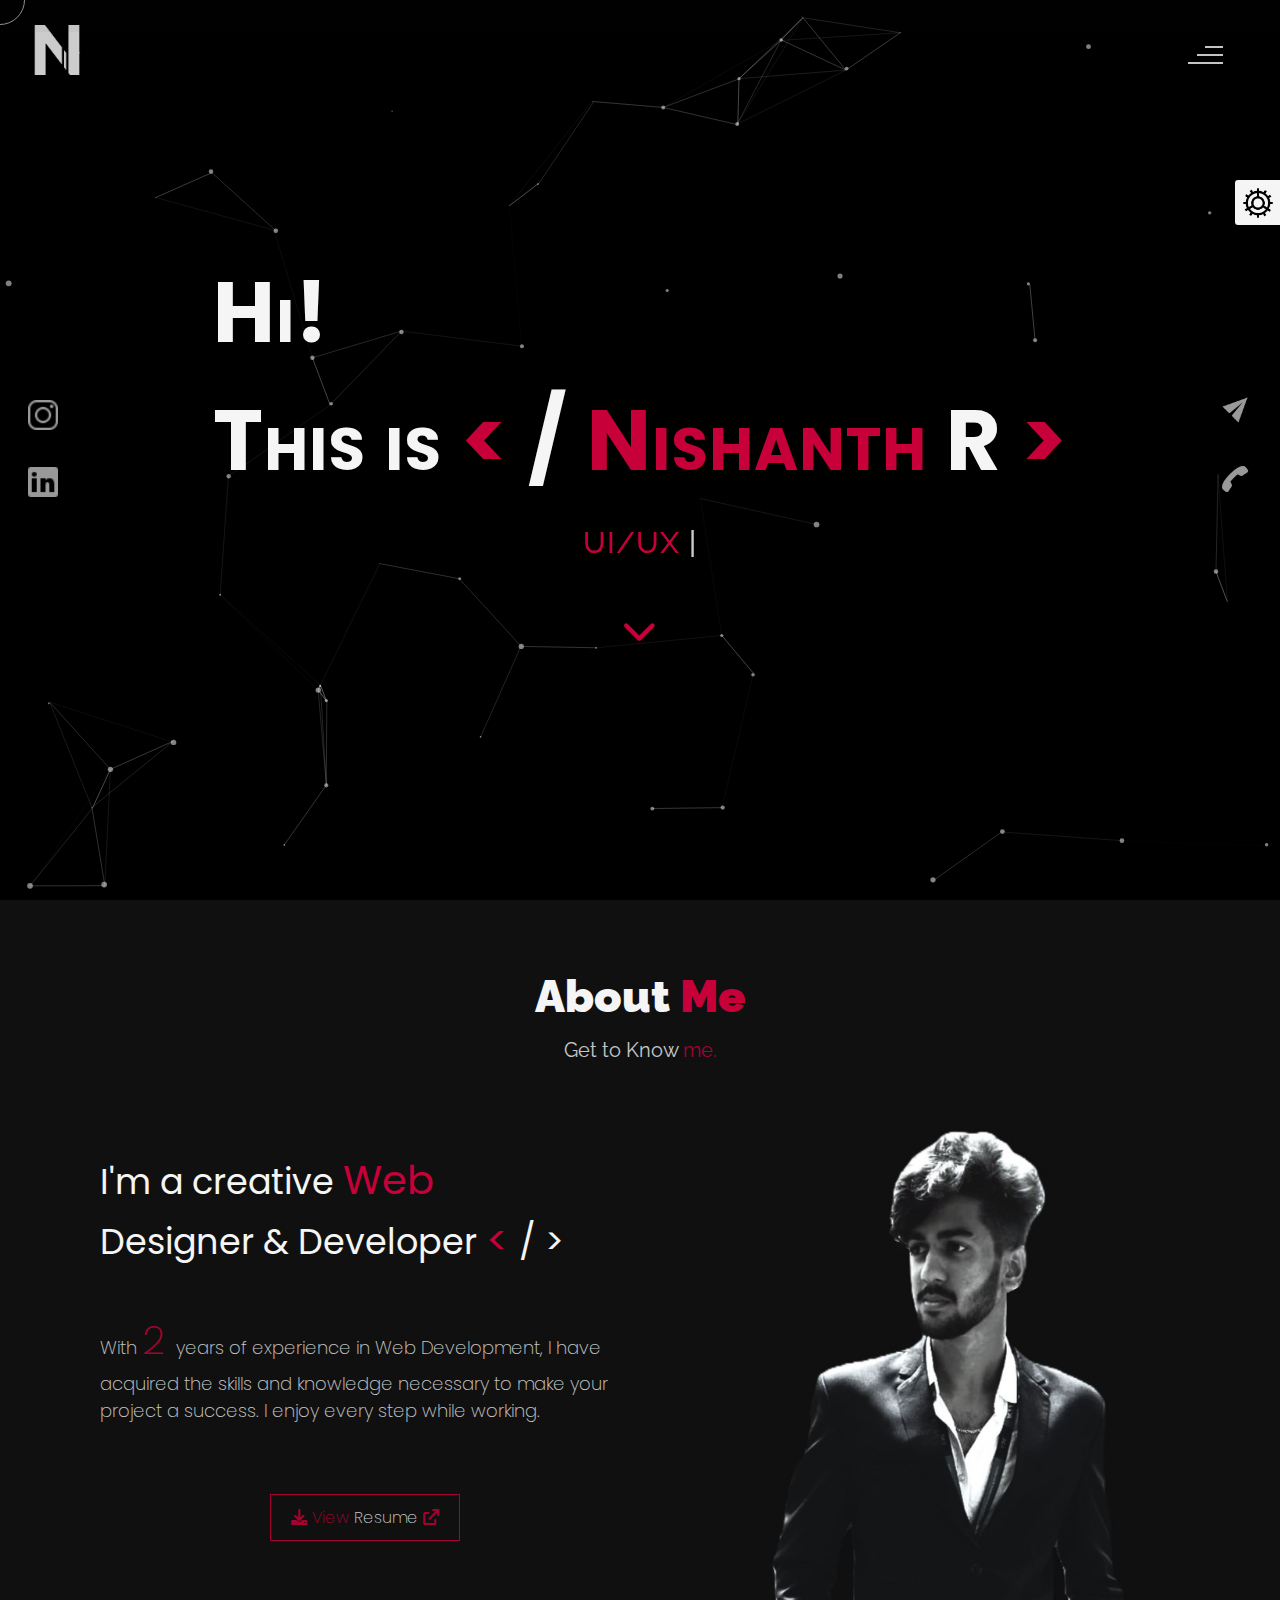
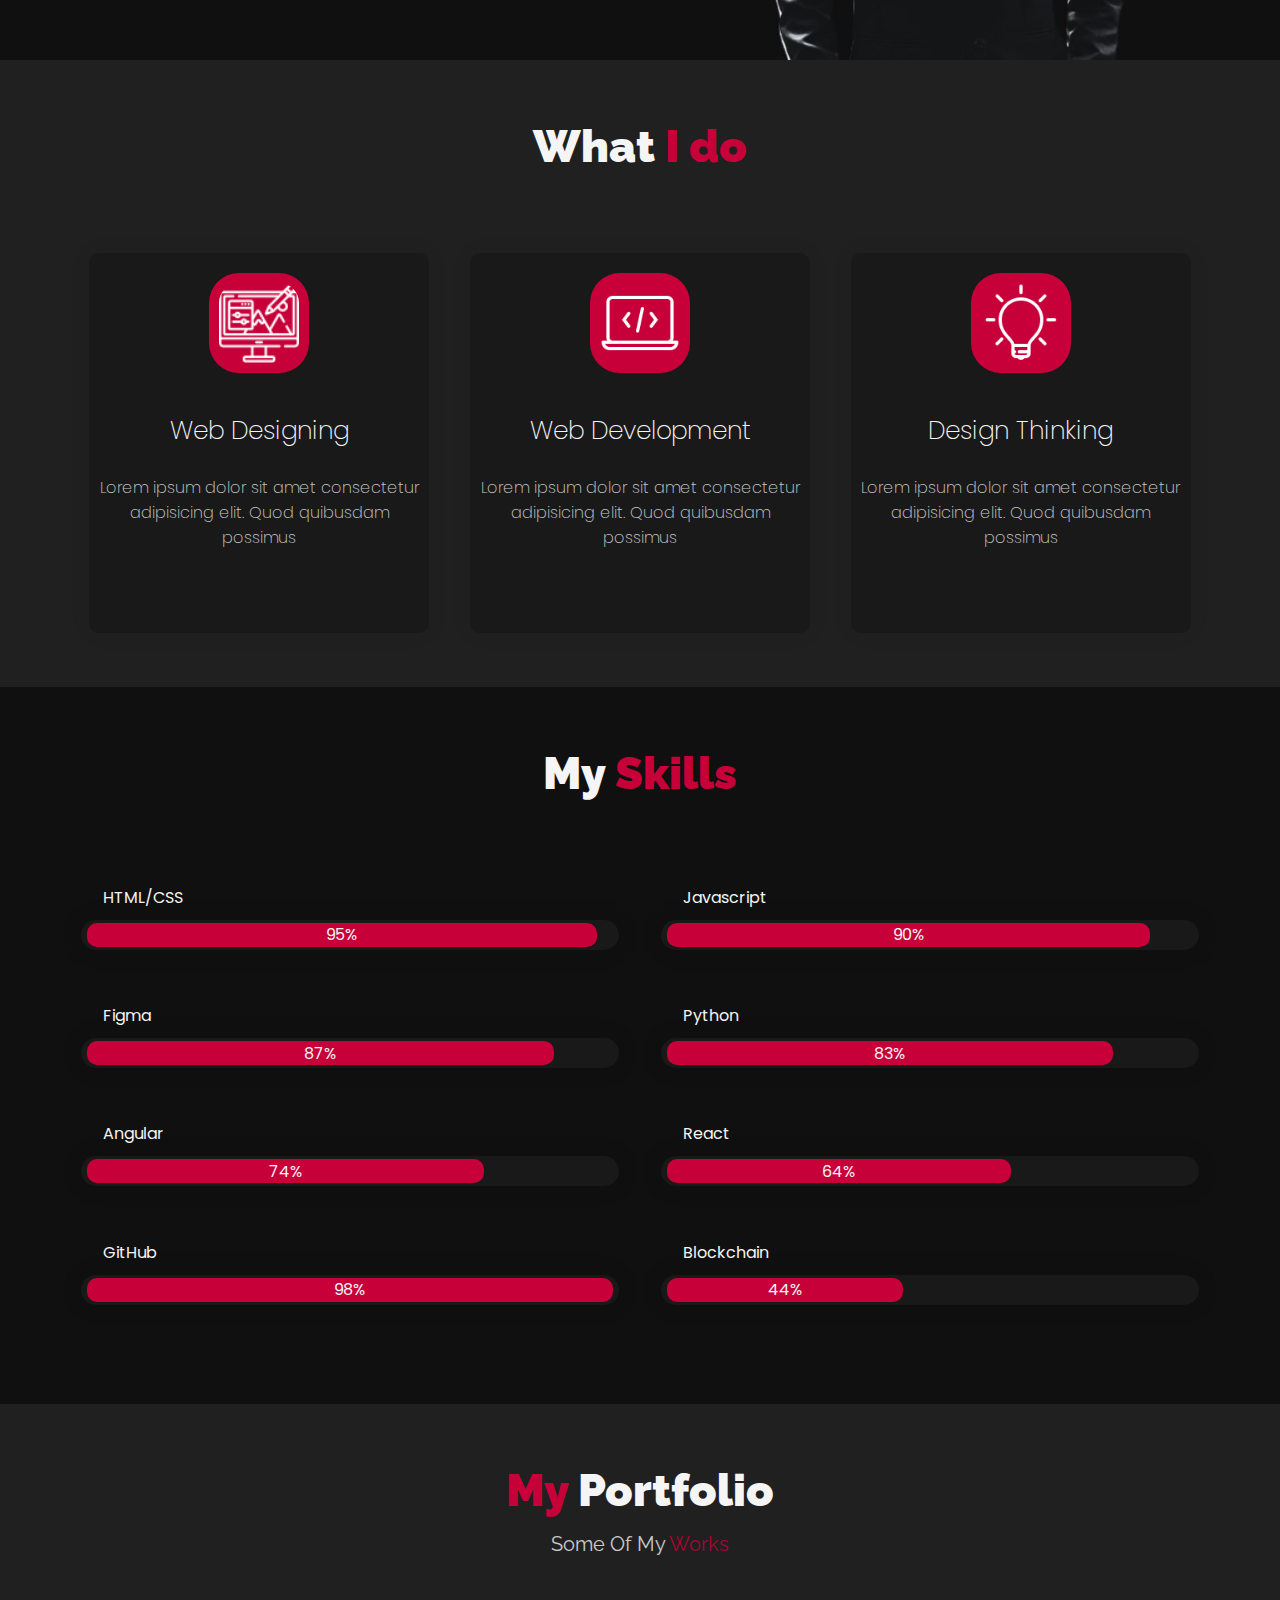
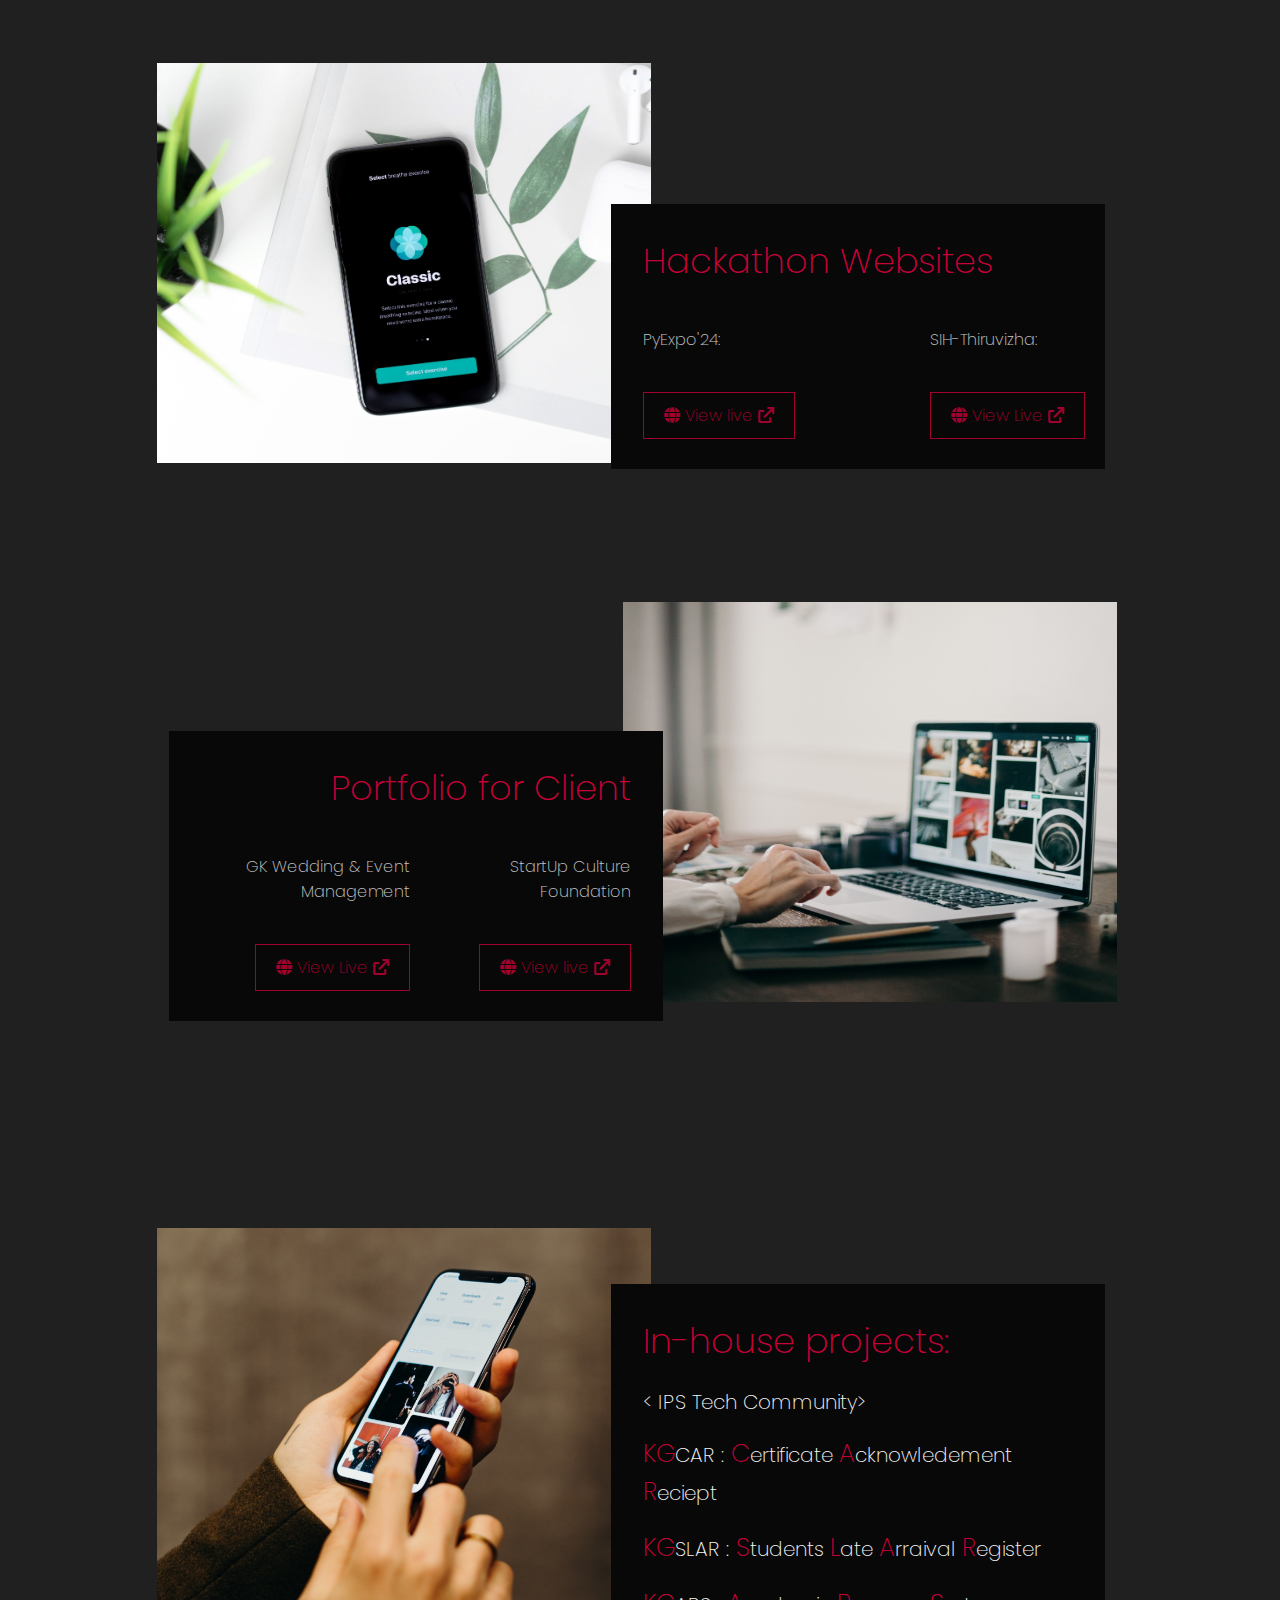
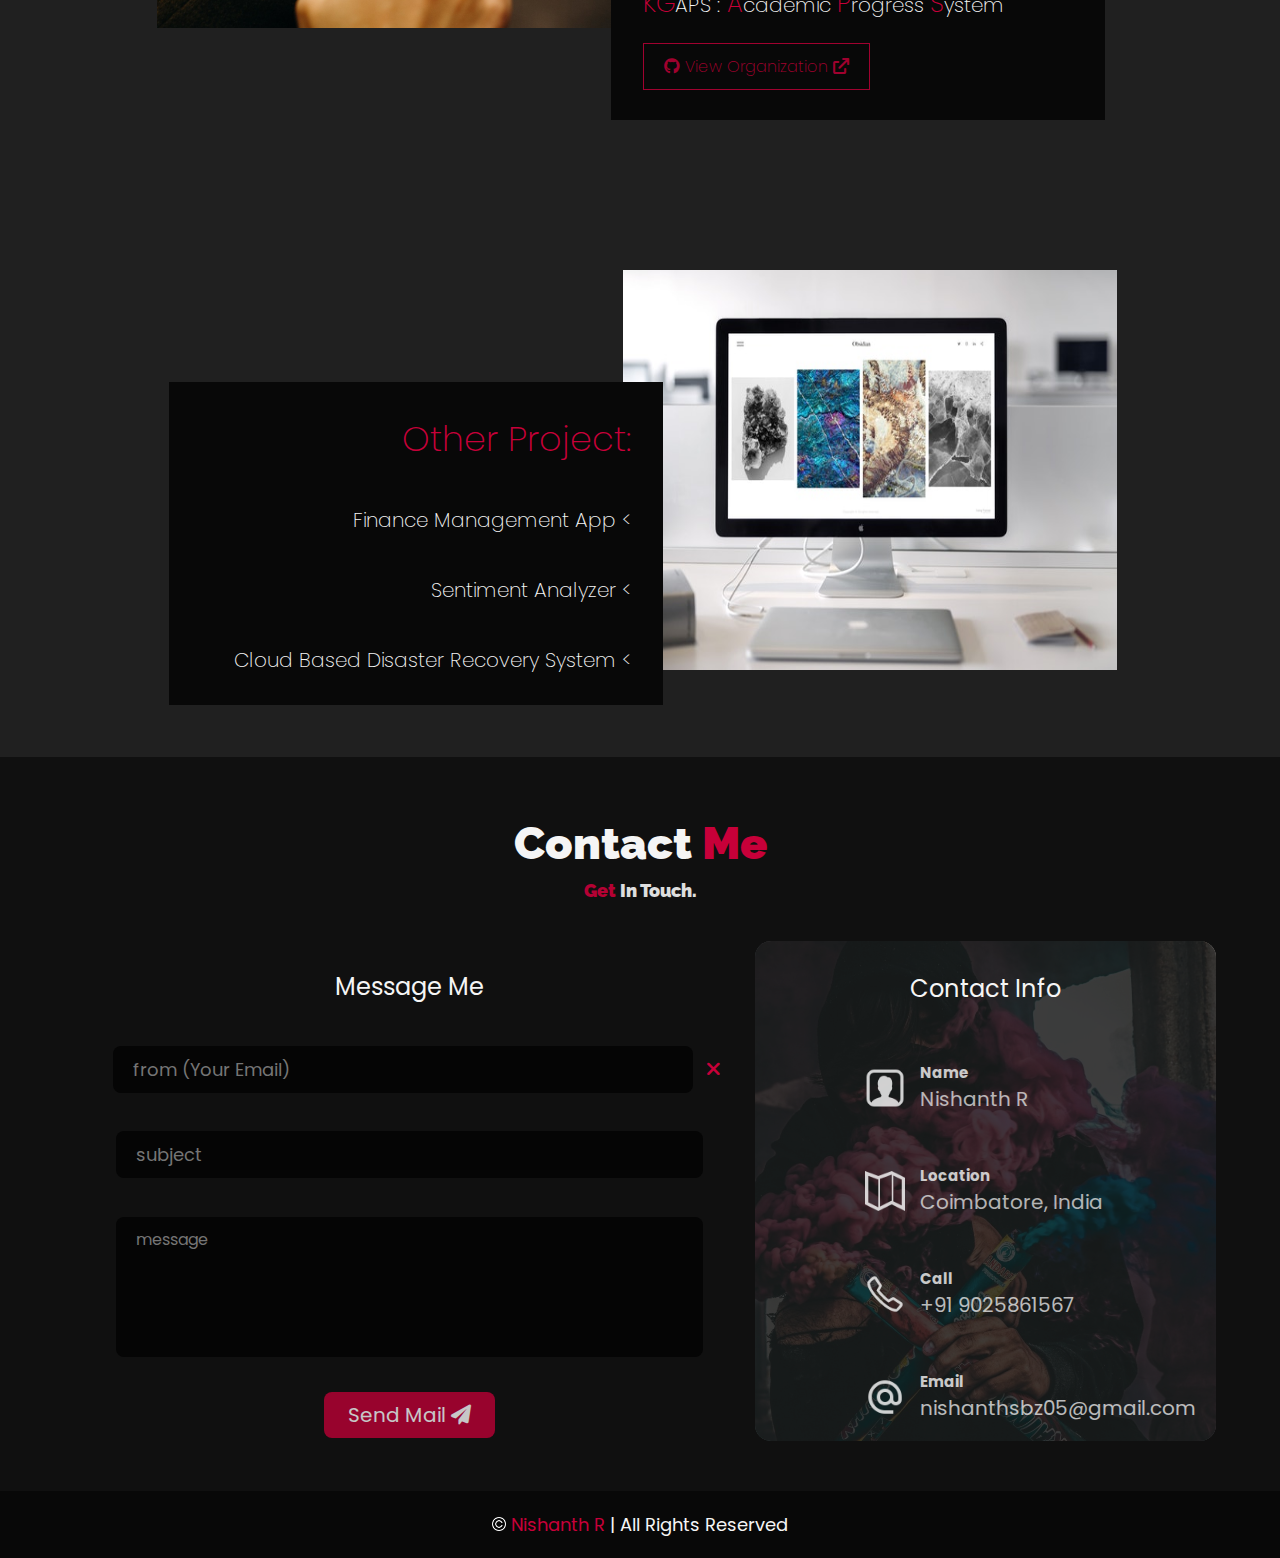
==== commit 6a3d6ce7: "font size of close button icreased" ====
--- a/themes/index.html
+++ b/themes/index.html
@@ -620,7 +620,7 @@
                             }
 
                             .clear-icon i {
-                                font-size: 15px;
+                                font-size: 20px;
                                 cursor: pointer;
                             }
 
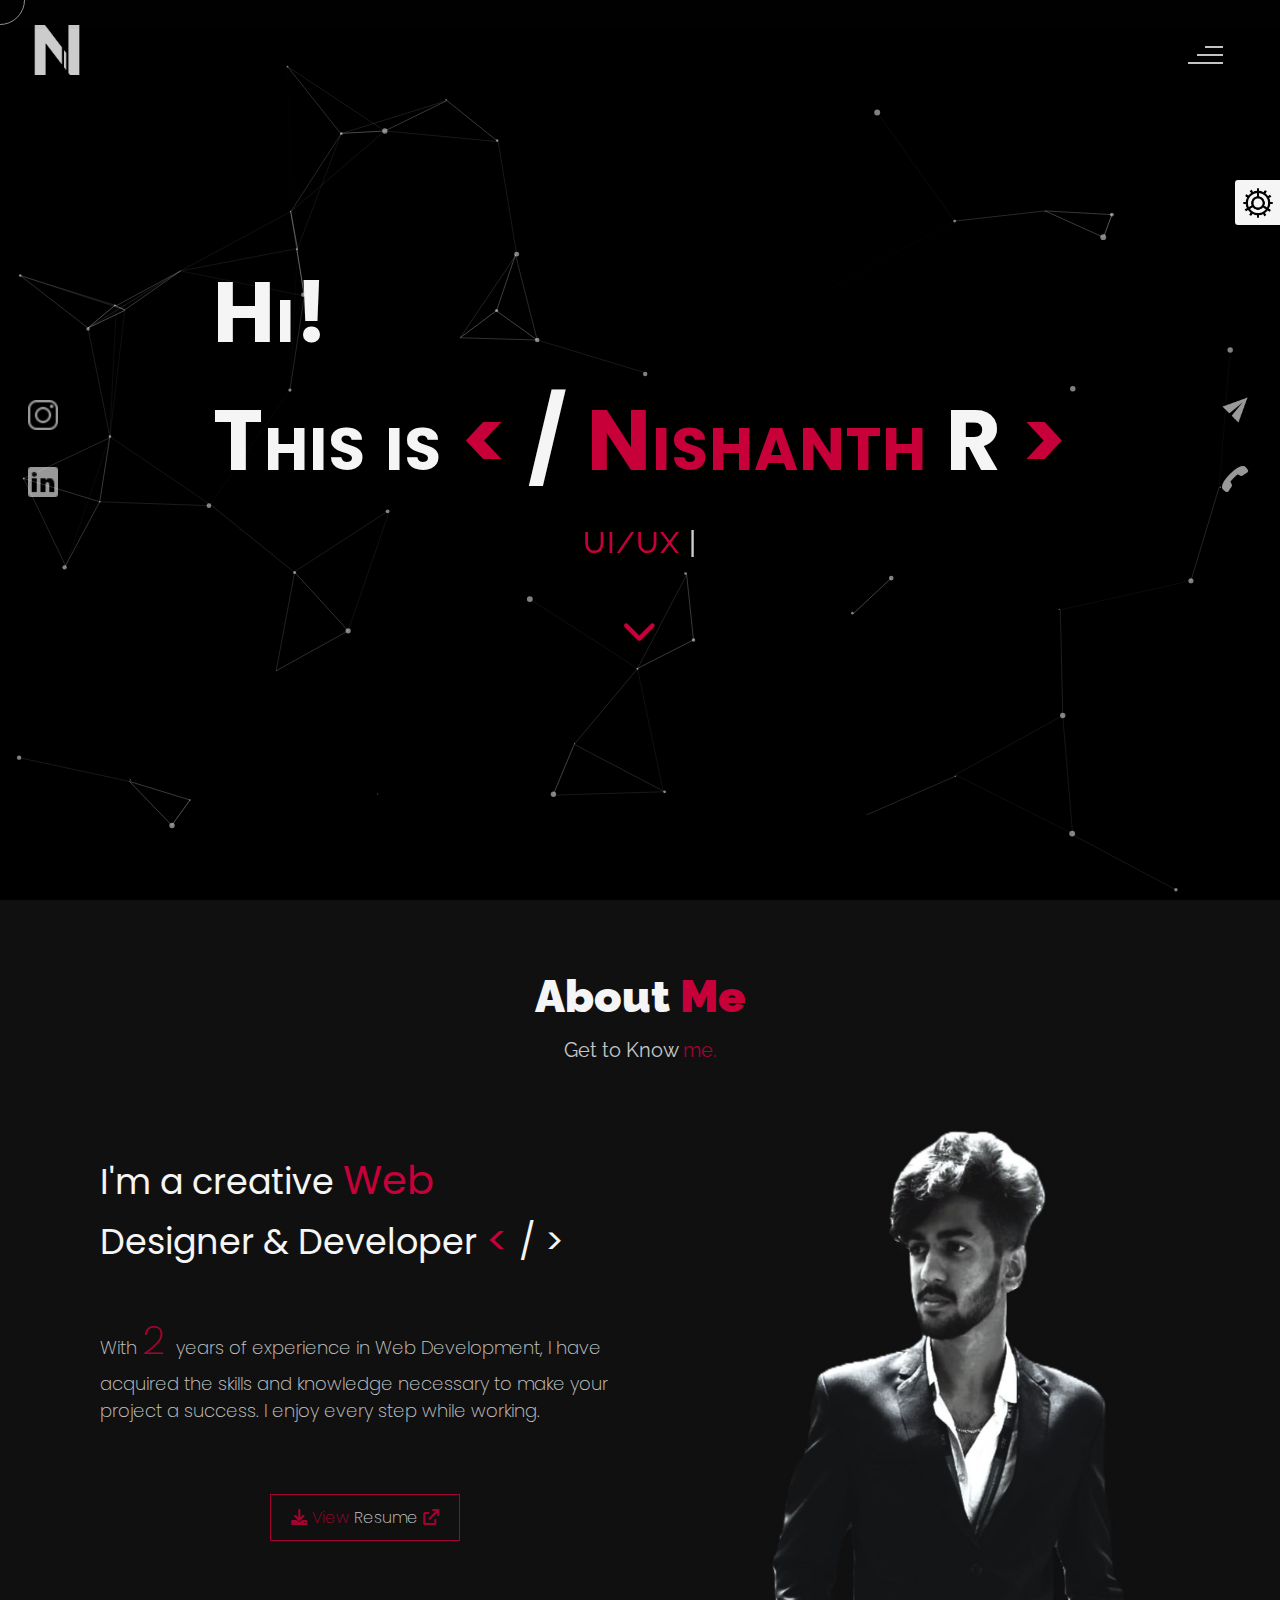
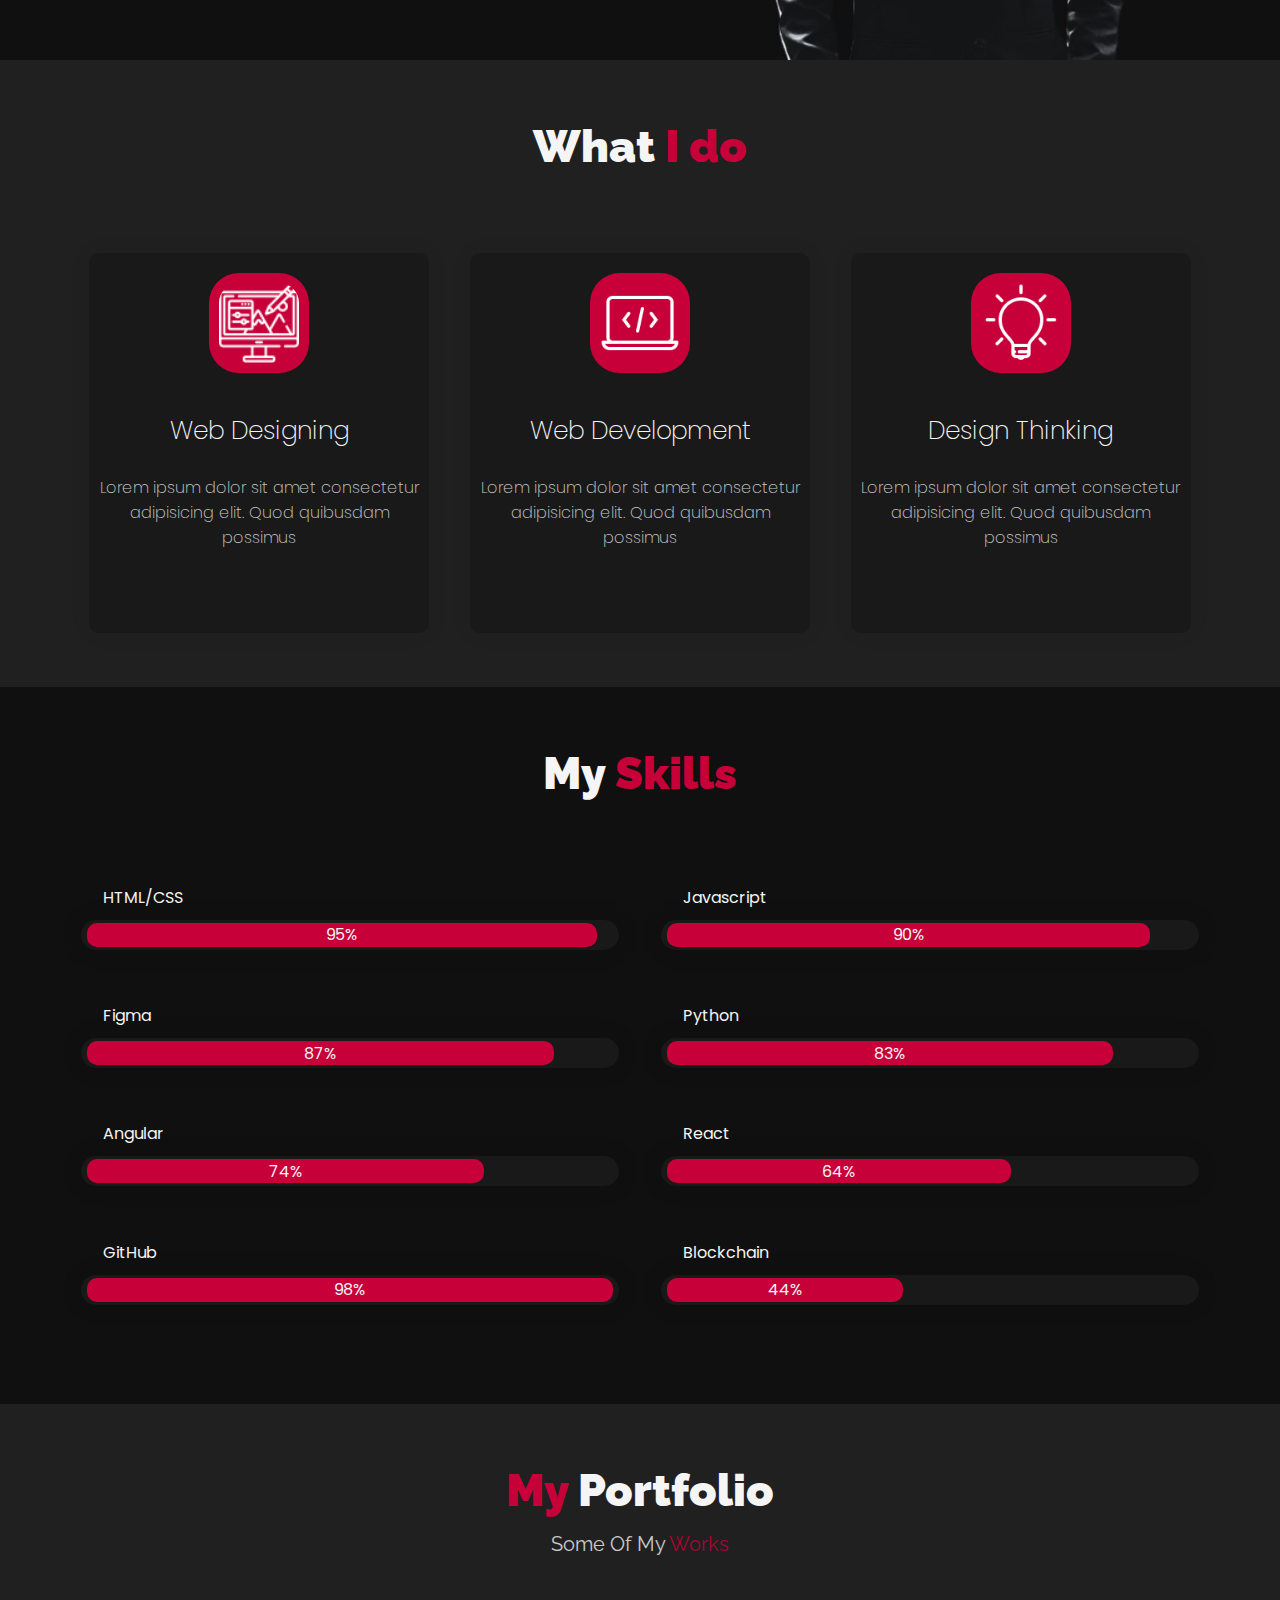
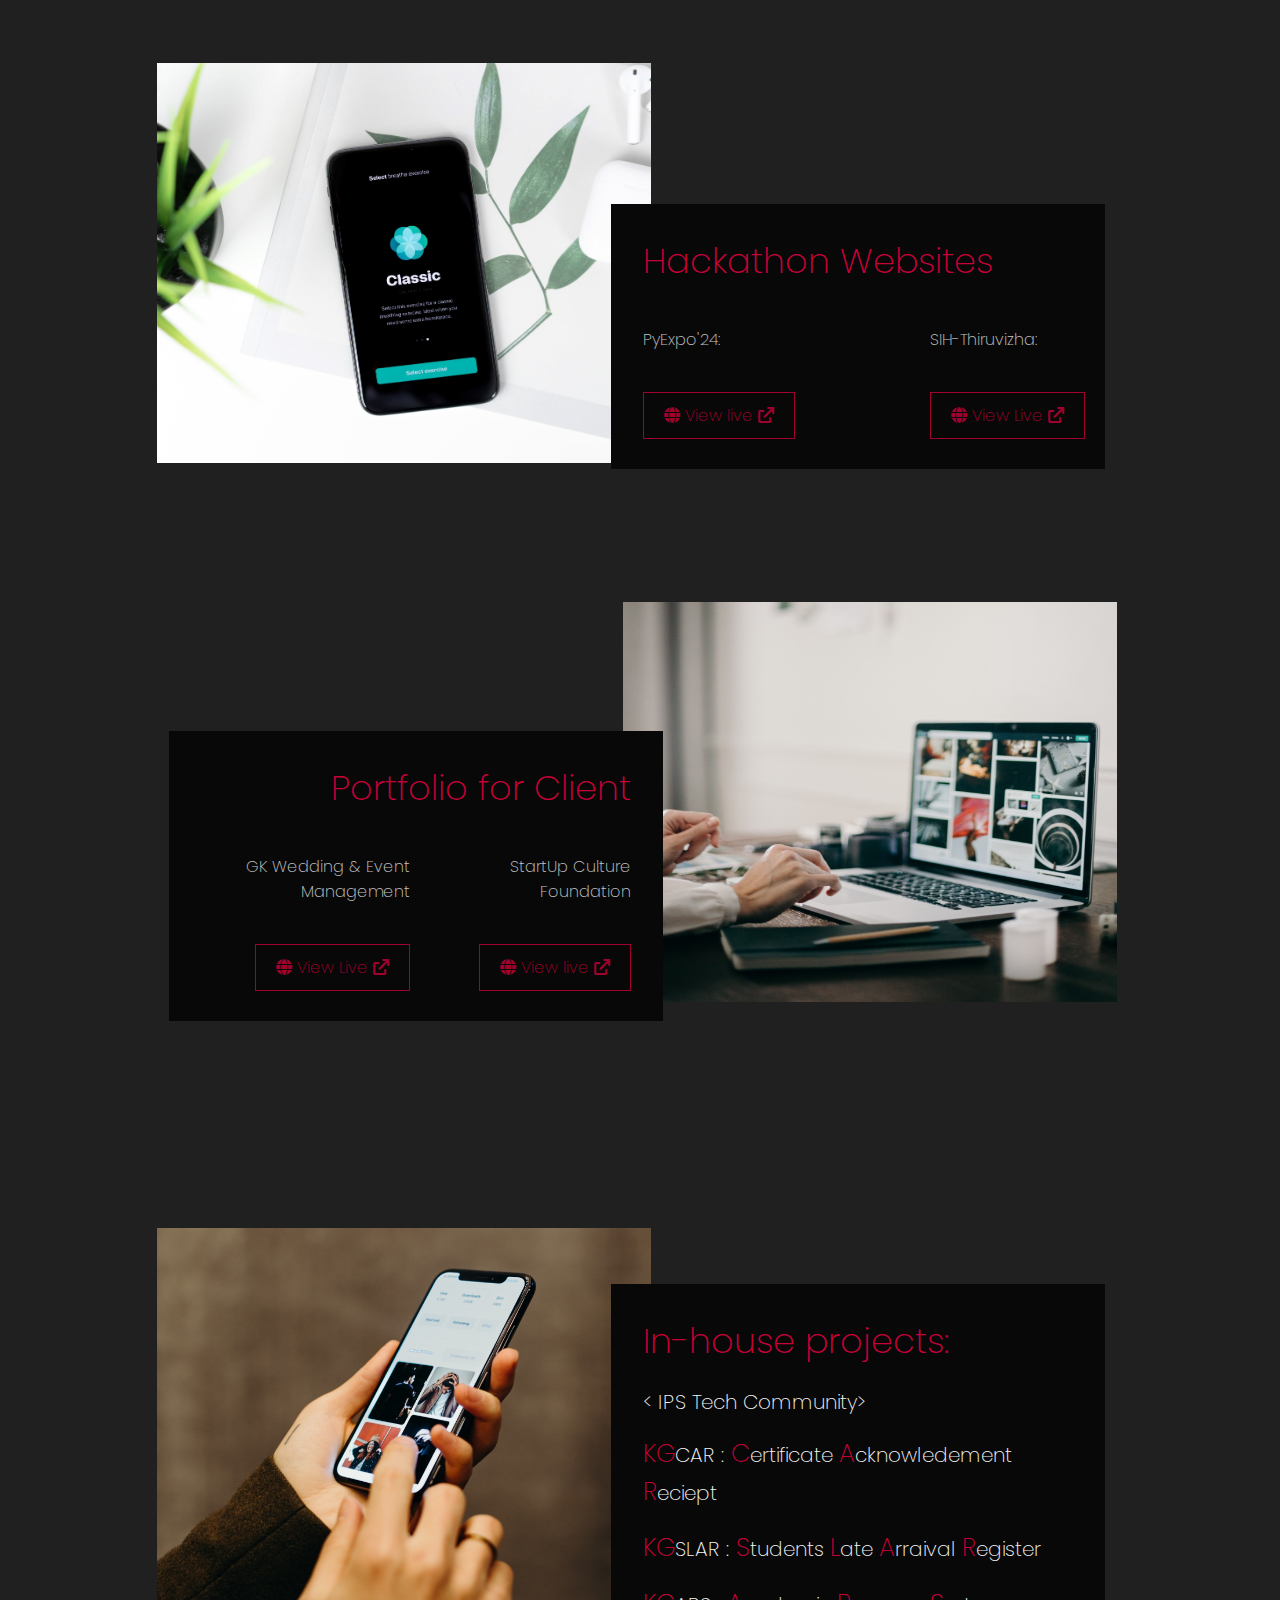
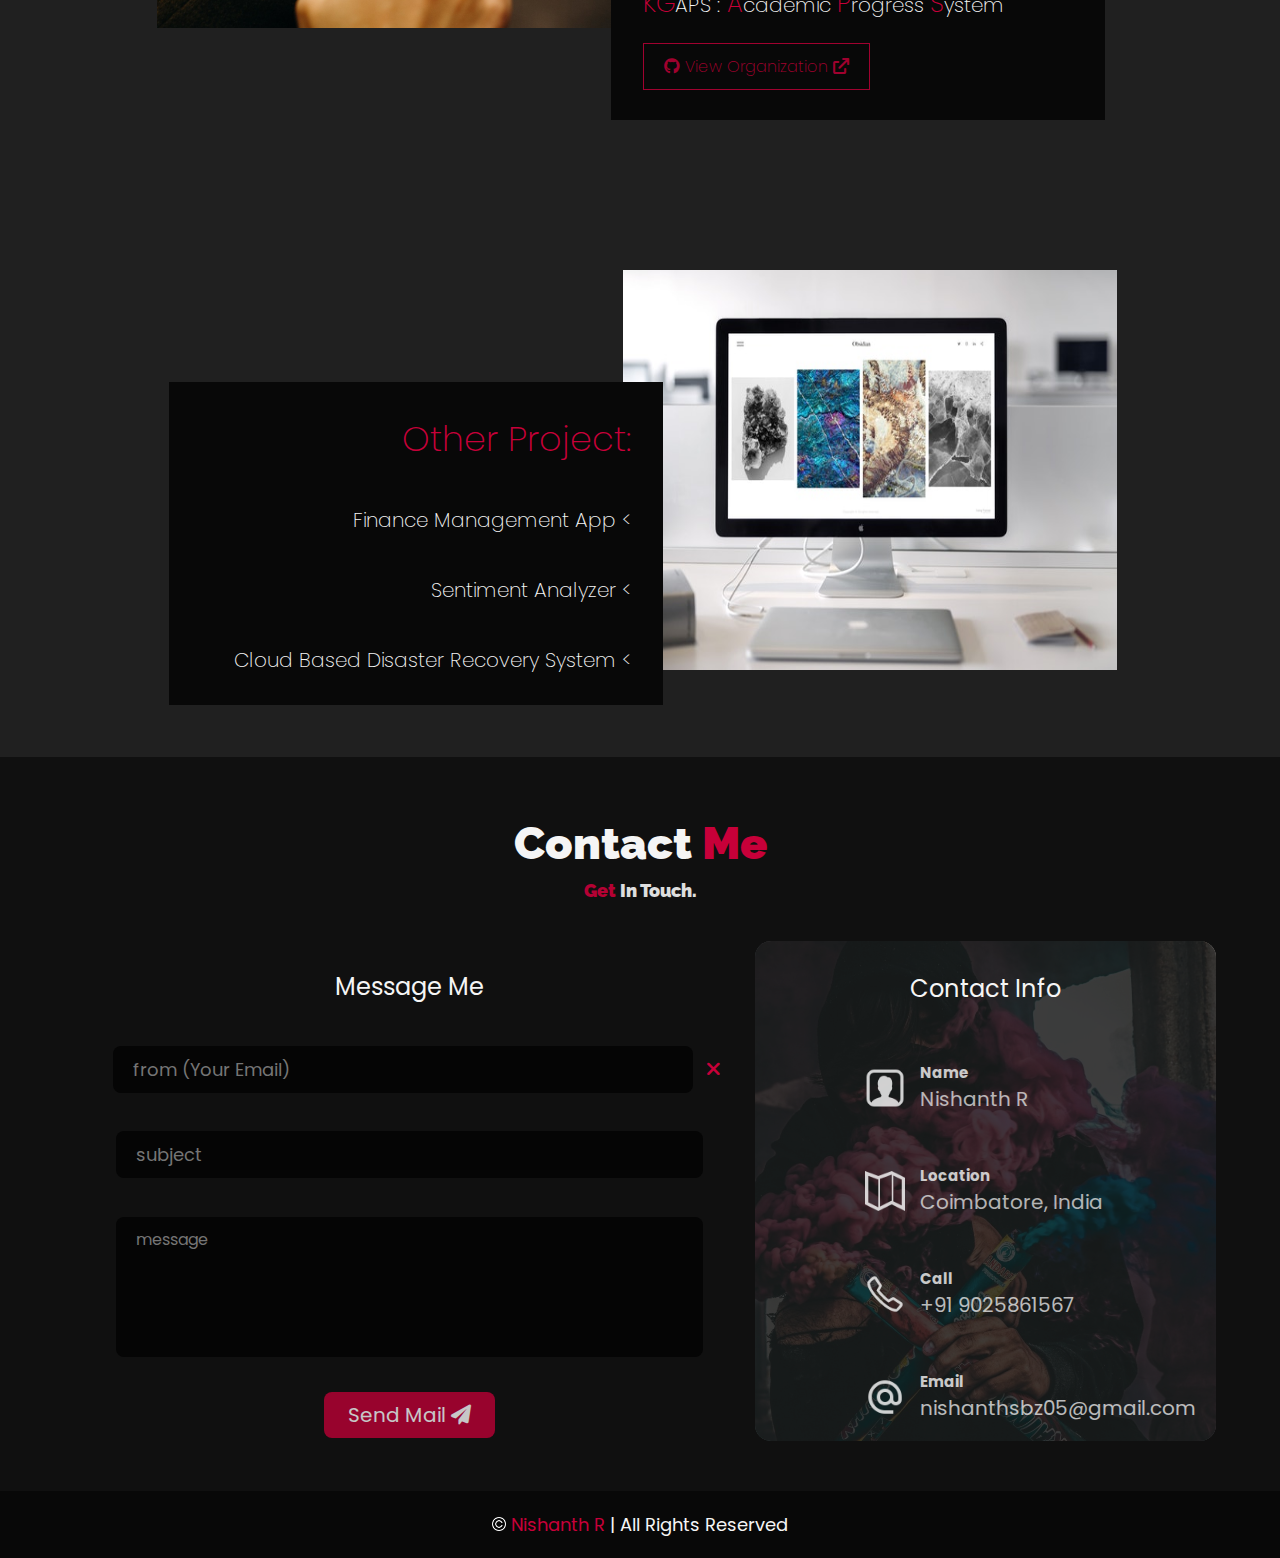
==== commit 7eed2043: "made textarea mandatory to send mail" ====
--- a/themes/index.html
+++ b/themes/index.html
@@ -635,8 +635,8 @@
                             document.getElementById(fieldId).value = '';
                         }
                     </script>
-                    <input type="text" id="subject" placeholder="subject" class="input-subject" autocomplete="off">
-                    <textarea id="body" class="input-textarea" placeholder="message" cla></textarea>
+                    <input type="text" id="subject" placeholder="subject" class="input-subject" autocomplete="off" >
+                    <textarea id="body" class="input-textarea" placeholder="message" required></textarea>
                     <button type="submit" id="submit" value="send" class="submit-btn">
                         Send Mail <i class="fas fa-paper-plane"></i>
                     </button>
